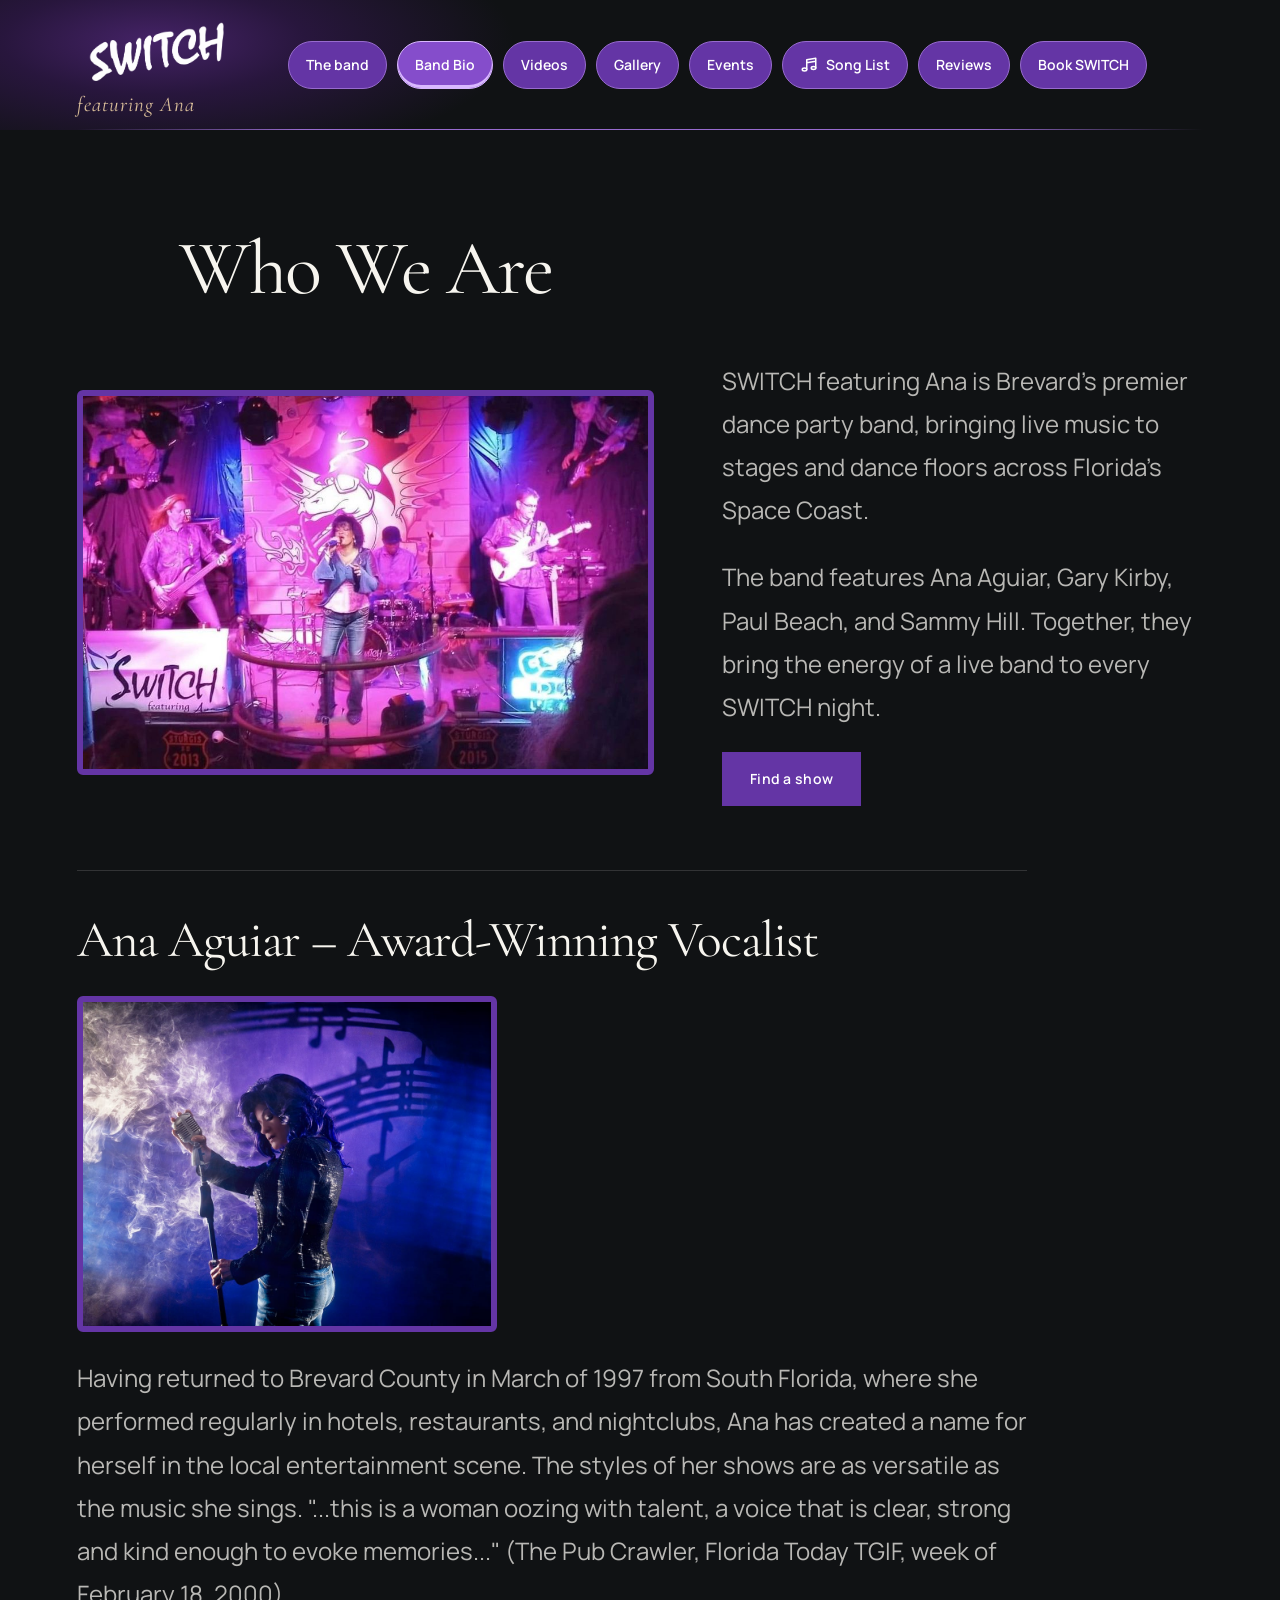
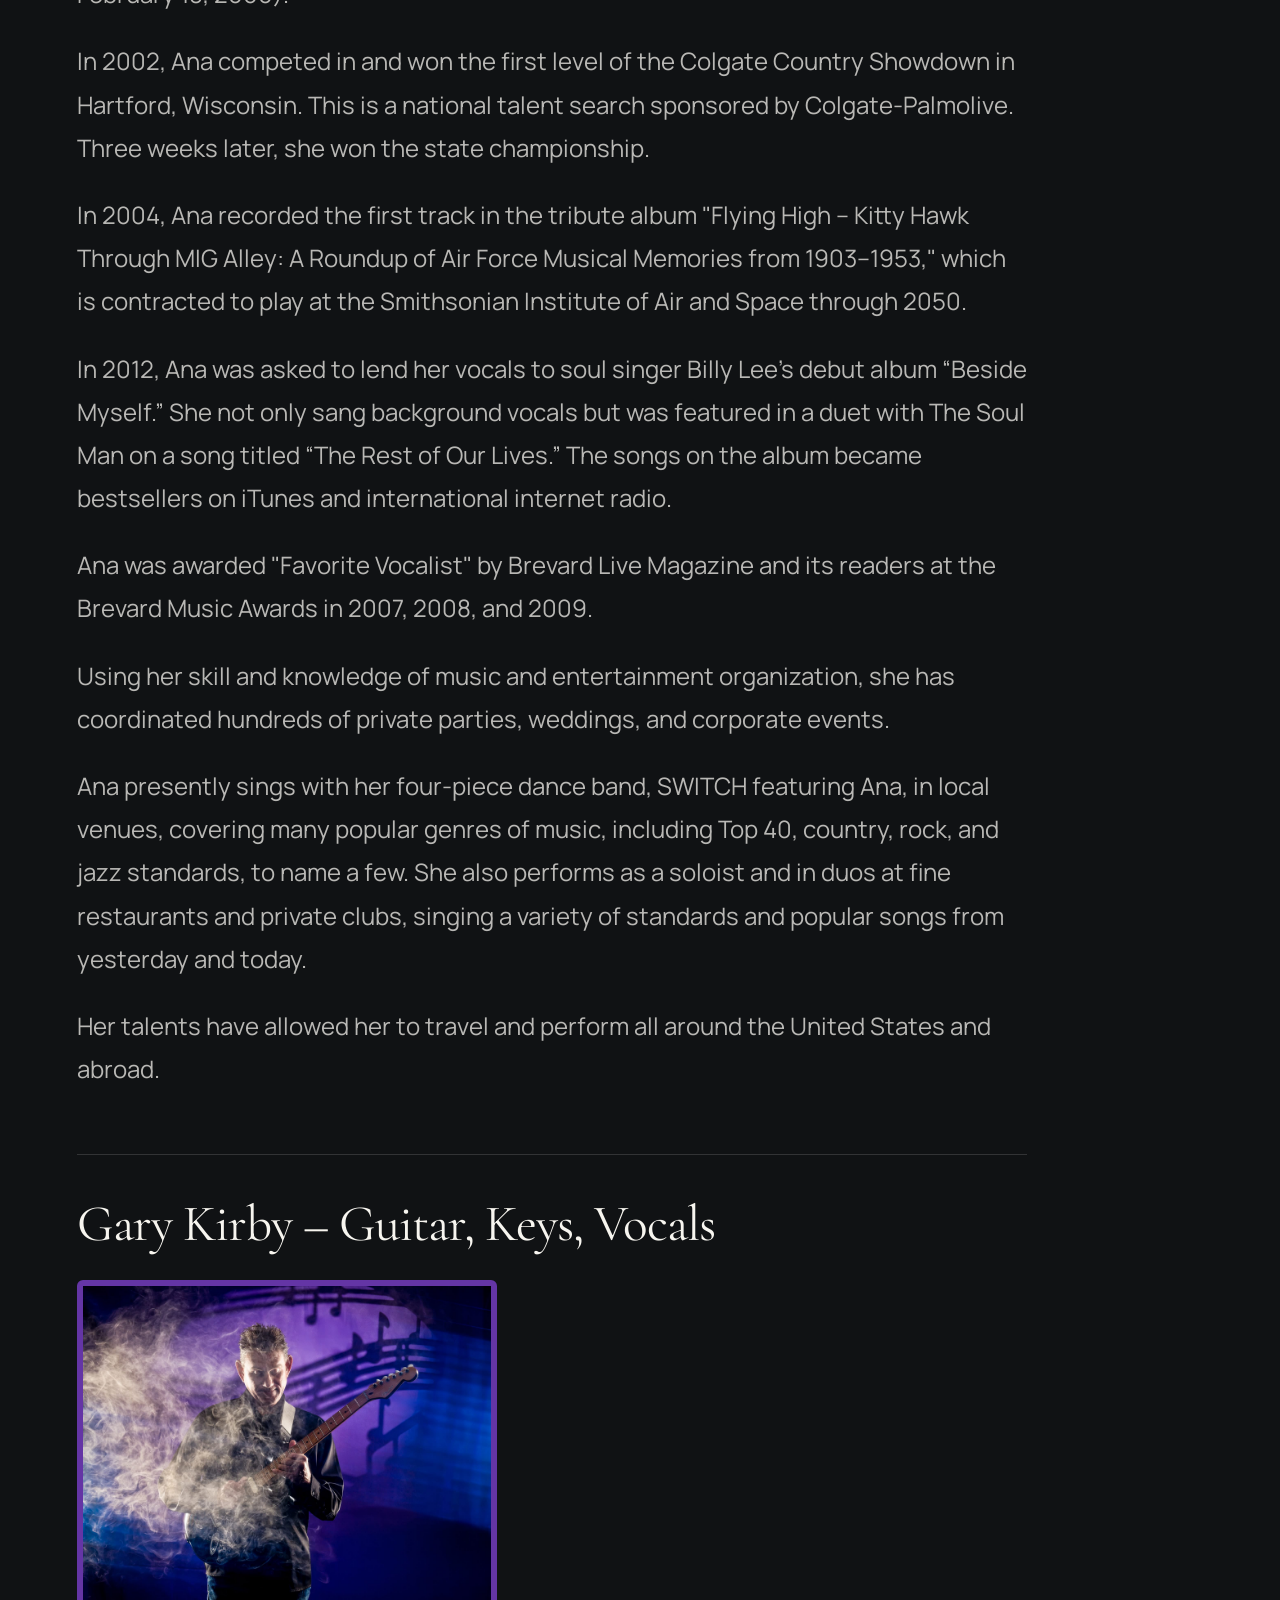
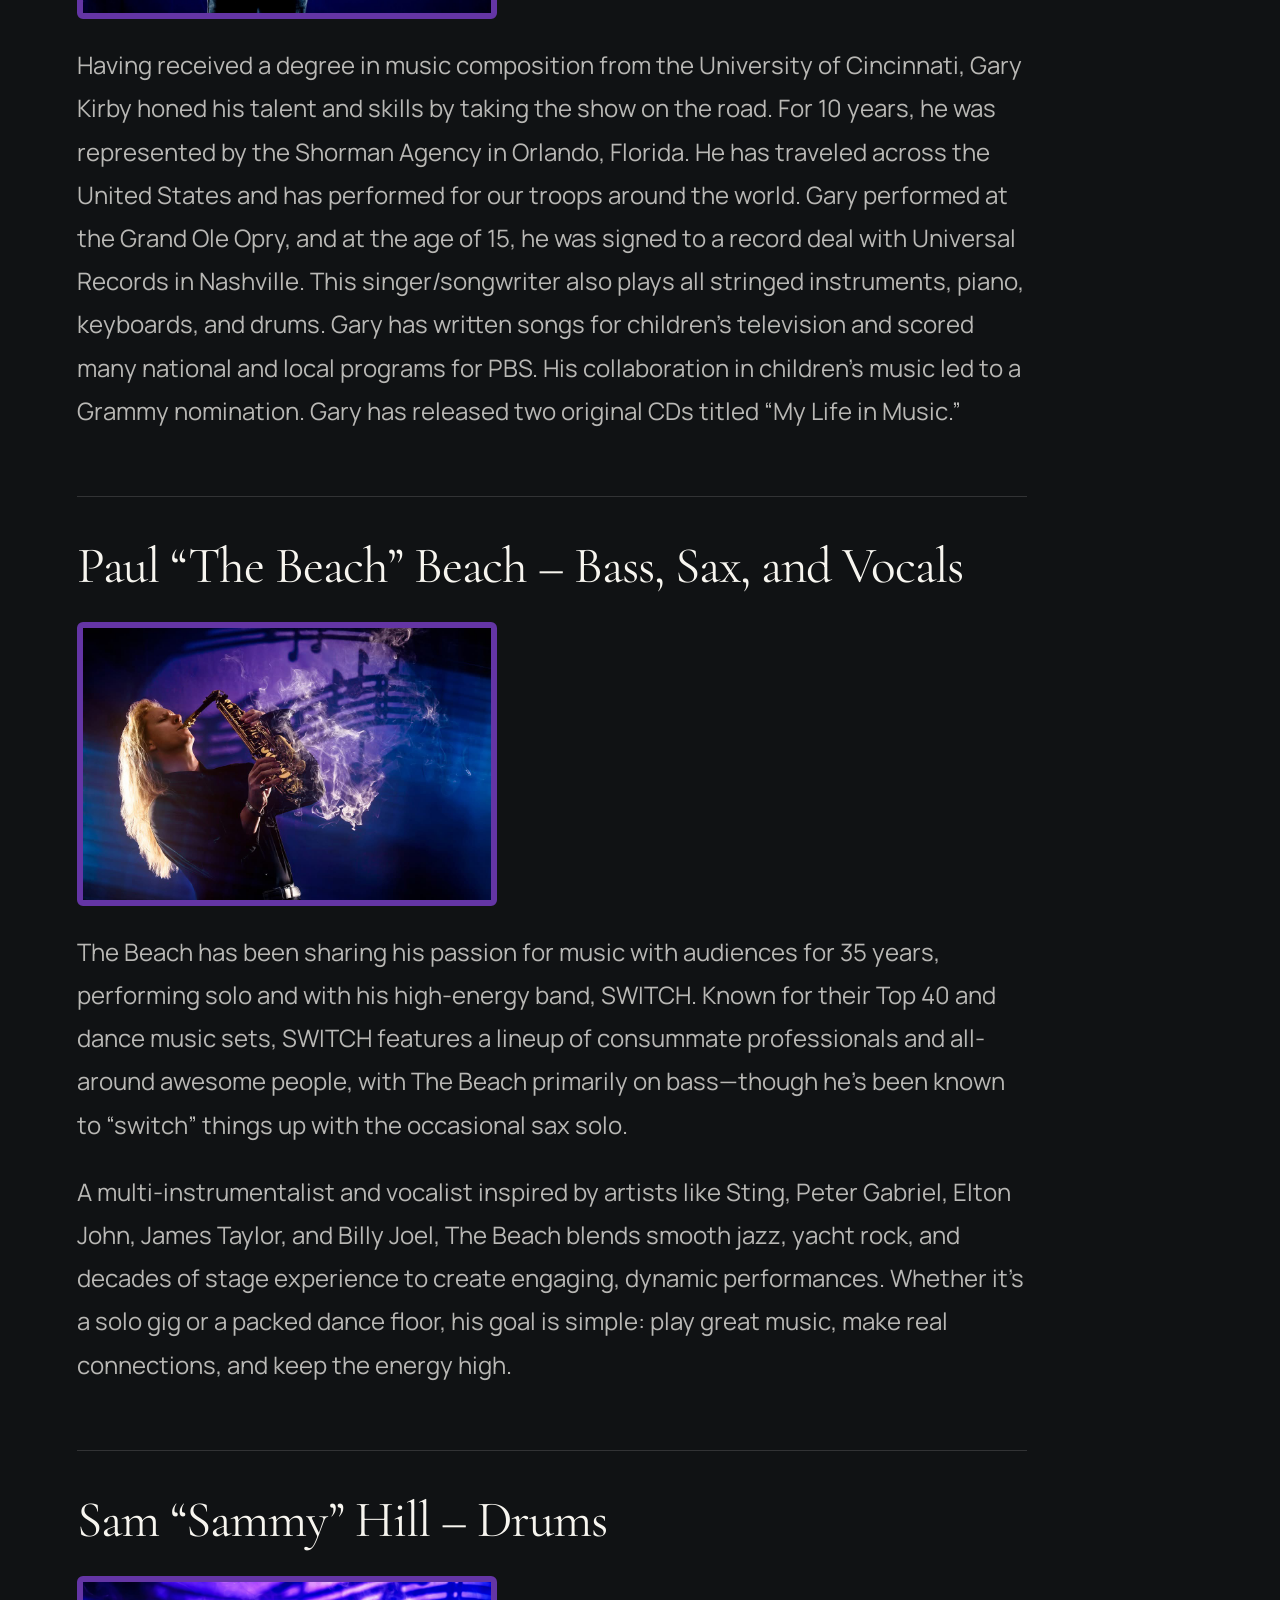
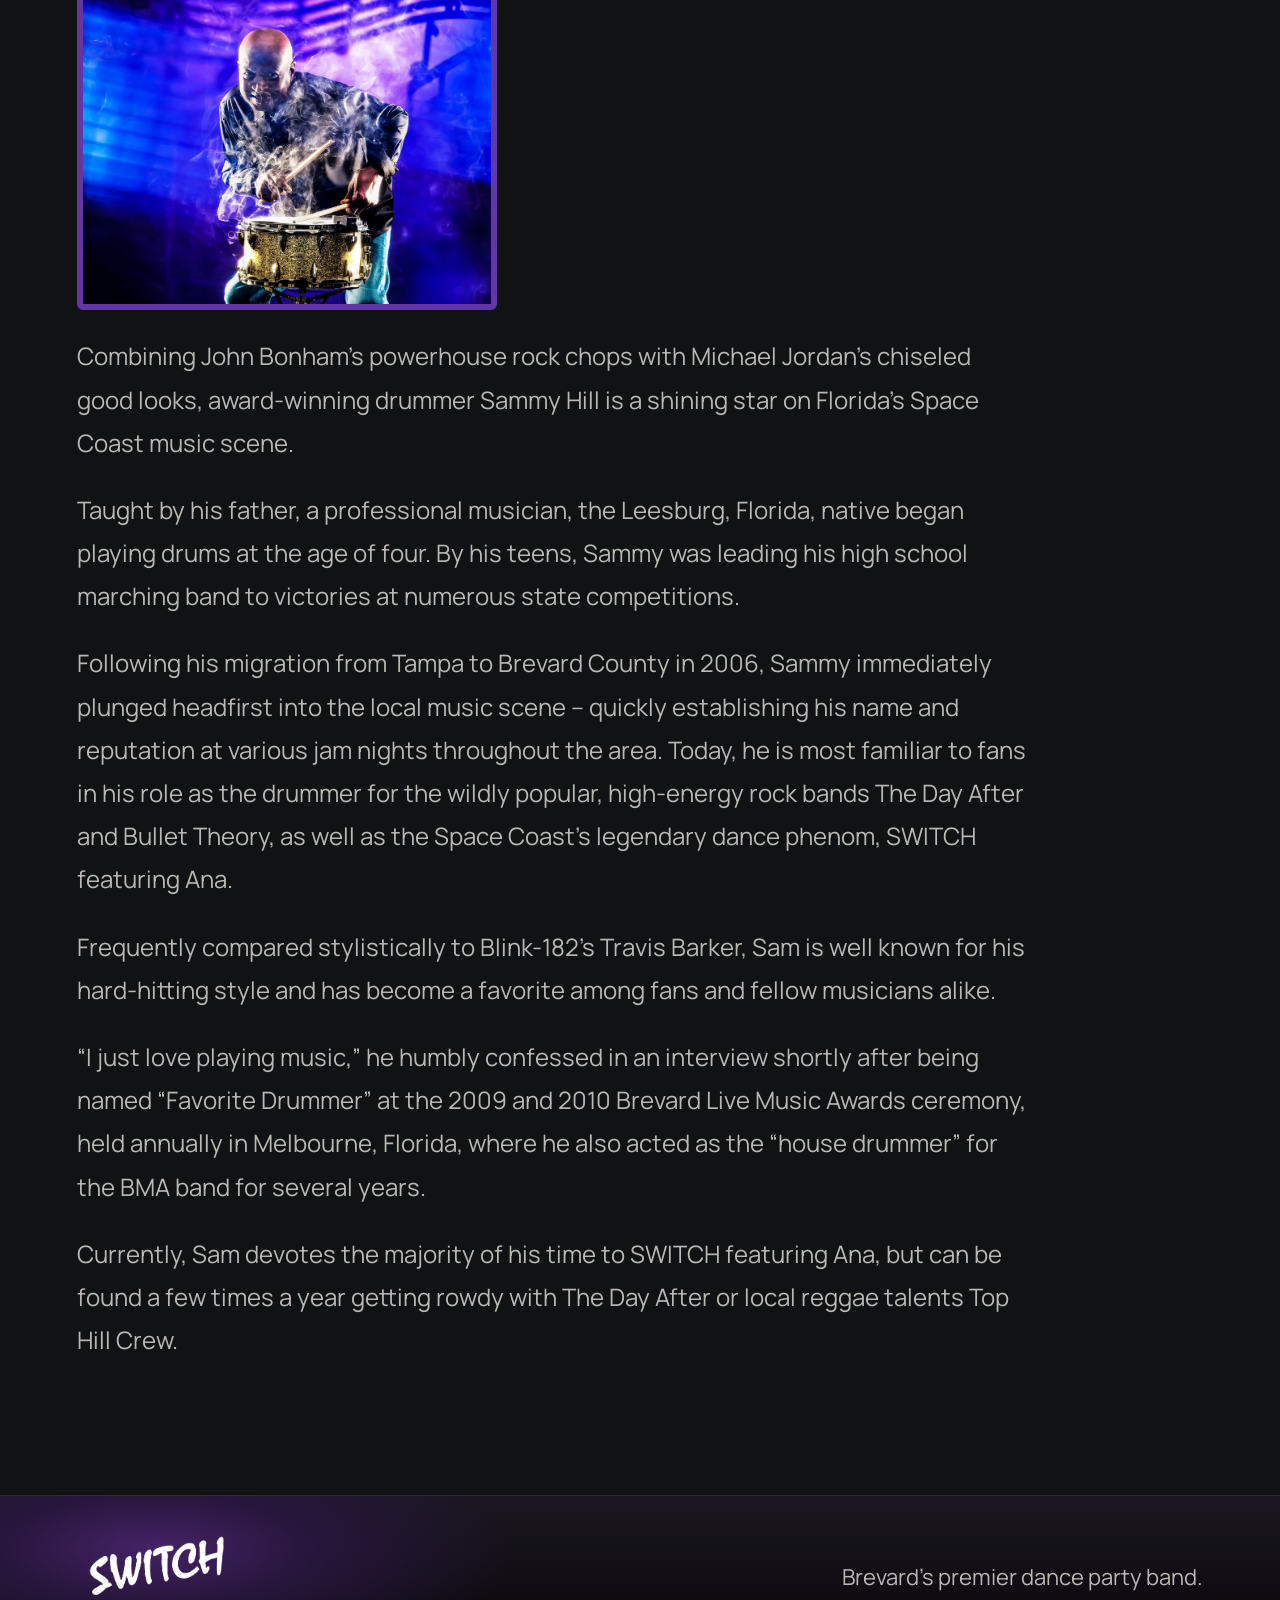
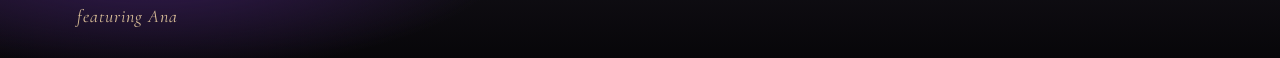
==== band-bio.html @ d735c109 "Open Reviews below the navigation on phones" ====
<!doctype html>
<html lang="en"><head><meta charset="utf-8"><meta name="viewport" content="width=device-width, initial-scale=1"><title>Band Bio · SWITCH featuring Ana</title><meta name="description" content="Band Bio for SWITCH featuring Ana, Brevard’s premier dance party band."><link rel="icon" href="assets/favicon.svg" type="image/svg+xml"><link rel="stylesheet" href="style.css?v=header-glow"><style>.bio-copy .button.primary{background:#6435a5;color:#fff}.bio-copy .button.primary:hover{background:#7b46bd;color:#fff}
.artist-portrait {
  display: block;
  width: 100%;
  max-width: 420px;
  height: auto;
  margin: 0 0 24px;
  border: 6px solid #6435a5;
  border-radius: 6px;
}

html:has(#who-we-are:target) {
  scroll-behavior: auto;
}

.bio-layout > .page-heading {
  max-width: none;
  text-align: center;
}

@media (min-width: 701px) {
  .bio-layout {
    grid-template-areas: "heading ." "photo copy";
    row-gap: 0;
  }

  .bio-layout > .page-heading { grid-area: heading; }
  .bio-photo { grid-area: photo; }
  .bio-copy { grid-area: copy; }
}

@media (max-width: 700px) {
  .bio-layout > .page-heading { margin-bottom: 0; }
}
</style></head><body><a class="skip" href="#main">Skip to content</a><header class="header"><a class="wordmark" href="index.html" aria-label="SWITCH featuring Ana home"><img class="header-band-logo" src="assets/switch-mistral-wordmark.png" alt="SWITCH"><span>featuring Ana</span></a><nav aria-label="Main navigation"><a href="index.html#band">The band</a><a href="band-bio.html#who-we-are" aria-current="page">Band Bio</a><a href="videos.html">Videos</a><a href="photos.html#gallery">Gallery</a><a href="index.html#events">Events</a><a href="song-list.html"><svg class="song-list-icon" viewBox="0 0 24 24" width="18" height="18" fill="none" stroke="currentColor" stroke-width="2" stroke-linecap="round" stroke-linejoin="round" aria-hidden="true"><path d="M9 18V5l12-2v13M9 5v4l12-2"/><ellipse cx="6" cy="18" rx="3" ry="2"/><ellipse cx="18" cy="16" rx="3" ry="2"/></svg><span>Song List</span></a><a href="reviews.html#reviews">Reviews</a><a href="index.html#booking" class="nav-book">Book SWITCH</a></nav></header><main id="main" class="inner-page"><section class="section"><div class="bio-layout">
<div class="page-heading"><h1 id="who-we-are">Who We Are</h1></div>
<img class="bio-photo" src="assets/band.jpg" alt="SWITCH featuring Ana performing together under purple stage lights"><div class="bio-copy"><p>SWITCH featuring Ana is Brevard’s premier dance party band, bringing live music to stages and dance floors across Florida’s Space Coast.</p><p>The band features Ana Aguiar, Gary Kirby, Paul Beach, and Sammy Hill. Together, they bring the energy of a live band to every SWITCH night.</p><a class="button primary" href="index.html#events">Find a show</a></div></div><section class="artist-biography" id="ana-bio" aria-labelledby="ana-bio-title"><h2 id="ana-bio-title">Ana Aguiar – Award-Winning Vocalist</h2>
<img class="artist-portrait" src="assets/ana-stage.jpeg" alt="Ana Aguiar" width="1006" height="800" loading="lazy">
<p>Having returned to Brevard County in March of 1997 from South Florida, where she performed regularly in hotels, restaurants, and nightclubs, Ana has created a name for herself in the local entertainment scene. The styles of her shows are as versatile as the music she sings. &quot;...this is a woman oozing with talent, a voice that is clear, strong and kind enough to evoke memories...&quot; (The Pub Crawler, Florida Today TGIF, week of February 18, 2000).</p><p>In 2002, Ana competed in and won the first level of the Colgate Country Showdown in Hartford, Wisconsin. This is a national talent search sponsored by Colgate-Palmolive. Three weeks later, she won the state championship.</p><p>In 2004, Ana recorded the first track in the tribute album &quot;Flying High – Kitty Hawk Through MIG Alley: A Roundup of Air Force Musical Memories from 1903–1953,&quot; which is contracted to play at the Smithsonian Institute of Air and Space through 2050.</p><p>In 2012, Ana was asked to lend her vocals to soul singer Billy Lee’s debut album “Beside Myself.” She not only sang background vocals but was featured in a duet with The Soul Man on a song titled “The Rest of Our Lives.” The songs on the album became bestsellers on iTunes and international internet radio.</p><p>Ana was awarded &quot;Favorite Vocalist&quot; by Brevard Live Magazine and its readers at the Brevard Music Awards in 2007, 2008, and 2009.</p><p>Using her skill and knowledge of music and entertainment organization, she has coordinated hundreds of private parties, weddings, and corporate events.</p><p>Ana presently sings with her four-piece dance band, SWITCH featuring Ana, in local venues, covering many popular genres of music, including Top 40, country, rock, and jazz standards, to name a few. She also performs as a soloist and in duos at fine restaurants and private clubs, singing a variety of standards and popular songs from yesterday and today.</p><p>Her talents have allowed her to travel and perform all around the United States and abroad.</p></section><section class="artist-biography" id="gary-bio" aria-labelledby="gary-bio-title"><h2 id="gary-bio-title">Gary Kirby – Guitar, Keys, Vocals</h2>
<img class="artist-portrait" src="assets/gary-stage.jpeg" alt="Gary Kirby" width="1996" height="1600" loading="lazy">
<p>Having received a degree in music composition from the University of Cincinnati, Gary Kirby honed his talent and skills by taking the show on the road. For 10 years, he was represented by the Shorman Agency in Orlando, Florida. He has traveled across the United States and has performed for our troops around the world. Gary performed at the Grand Ole Opry, and at the age of 15, he was signed to a record deal with Universal Records in Nashville. This singer/songwriter also plays all stringed instruments, piano, keyboards, and drums. Gary has written songs for children’s television and scored many national and local programs for PBS. His collaboration in children’s music led to a Grammy nomination. Gary has released two original CDs titled “My Life in Music.”</p></section><section class="artist-biography" id="paul-bio" aria-labelledby="paul-bio-title"><h2 id="paul-bio-title">Paul “The Beach” Beach – Bass, Sax, and Vocals</h2>
<img class="artist-portrait" src="assets/paul-stage.jpeg" alt="Paul Beach" width="1200" height="800" loading="lazy">
<p>The Beach has been sharing his passion for music with audiences for 35 years, performing solo and with his high-energy band, SWITCH. Known for their Top 40 and dance music sets, SWITCH features a lineup of consummate professionals and all-around awesome people, with The Beach primarily on bass—though he’s been known to “switch” things up with the occasional sax solo.</p><p>A multi-instrumentalist and vocalist inspired by artists like Sting, Peter Gabriel, Elton John, James Taylor, and Billy Joel, The Beach blends smooth jazz, yacht rock, and decades of stage experience to create engaging, dynamic performances. Whether it’s a solo gig or a packed dance floor, his goal is simple: play great music, make real connections, and keep the energy high.</p></section><section class="artist-biography" id="sammy-bio" aria-labelledby="sammy-bio-title"><h2 id="sammy-bio-title">Sam “Sammy” Hill – Drums</h2>
<img class="artist-portrait" src="assets/sammy-stage.jpeg" alt="Sammy Hill" width="2016" height="1595" loading="lazy">
<p>Combining John Bonham’s powerhouse rock chops with Michael Jordan’s chiseled good looks, award-winning drummer Sammy Hill is a shining star on Florida’s Space Coast music scene.</p><p>Taught by his father, a professional musician, the Leesburg, Florida, native began playing drums at the age of four. By his teens, Sammy was leading his high school marching band to victories at numerous state competitions.</p><p>Following his migration from Tampa to Brevard County in 2006, Sammy immediately plunged headfirst into the local music scene – quickly establishing his name and reputation at various jam nights throughout the area. Today, he is most familiar to fans in his role as the drummer for the wildly popular, high-energy rock bands The Day After and Bullet Theory, as well as the Space Coast&#x27;s legendary dance phenom, SWITCH featuring Ana.</p><p>Frequently compared stylistically to Blink-182’s Travis Barker, Sam is well known for his hard-hitting style and has become a favorite among fans and fellow musicians alike.</p><p>“I just love playing music,” he humbly confessed in an interview shortly after being named “Favorite Drummer” at the 2009 and 2010 Brevard Live Music Awards ceremony, held annually in Melbourne, Florida, where he also acted as the “house drummer” for the BMA band for several years.</p><p>Currently, Sam devotes the majority of his time to SWITCH featuring Ana, but can be found a few times a year getting rowdy with The Day After or local reggae talents Top Hill Crew.</p></section></section></main><footer><a class="wordmark" href="index.html"><img class="footer-band-logo" src="assets/switch-mistral-wordmark.png" alt="SWITCH"><span>featuring Ana</span></a><p>Brevard’s premier dance party band.</p></footer></body></html>
---- style.css ----
@import url('https://fonts.googleapis.com/css2?family=Cormorant+Garamond:ital,wght@0,400;0,500;0,600;1,400;1,500&family=Manrope:wght@400;500;600;700&display=swap');
:root{--bg:#101214;--surface:#191b1e;--ink:#f7f5ef;--muted:#b9b8b5;--gold:#d2b77e;--line:#ffffff24;--serif:'Cormorant Garamond',Georgia,serif;--sans:'Manrope',Arial,sans-serif}
*{box-sizing:border-box}html{scroll-behavior:smooth;scroll-padding-top:30px}body{margin:0;background:var(--bg);color:var(--ink);font:400 16px/1.7 var(--sans);-webkit-font-smoothing:antialiased}a{color:inherit;text-decoration:none}a:hover{text-decoration:underline;text-underline-offset:6px}button,input,textarea{font:inherit}button,a,input,textarea{touch-action:manipulation}a:focus-visible,button:focus-visible,input:focus-visible,textarea:focus-visible{outline:2px solid var(--gold);outline-offset:6px}.skip{position:fixed;top:-100px;padding:12px;background:var(--ink);color:var(--bg);z-index:50}.skip:focus{top:10px}.header{max-width:1600px;margin:auto;min-height:110px;padding:24px 6%;display:flex;align-items:center;justify-content:space-between;gap:24px;border-bottom:1px solid var(--line)}.wordmark{font:600 34px/1 var(--sans);letter-spacing:6px}.wordmark span{display:block;font:italic 400 21px/1.2 var(--serif);letter-spacing:1px;margin-top:5px;color:var(--gold)}nav{display:flex;align-items:center;gap:36px;font-size:14px}.nav-book{padding:12px 22px;border:1px solid #d2b77e70}.nav-book:hover{background:var(--gold);color:var(--bg);text-decoration:none}.hero{max-width:1600px;margin:auto;display:grid;grid-template-columns:.85fr 1.15fr;min-height:690px;align-items:center;padding:68px 0 70px 6%;gap:4%}.hero-copy{padding:20px 0 28px;position:relative;z-index:1}.eyebrow{text-transform:uppercase;letter-spacing:2.6px;font-size:12px;font-weight:600;color:var(--gold);margin:0 0 24px}h1,h2{font-family:var(--serif);font-weight:400;line-height:1.02;letter-spacing:-2px;margin:0}h1{font-size:clamp(74px,7.7vw,122px)}em{font-weight:400;color:var(--gold)}.intro{font-size:18px;margin:28px 0 12px;font-weight:500}.hero-description{color:var(--muted);max-width:390px;margin:0 0 32px;line-height:1.8}.hero-buttons{display:flex;gap:14px;flex-wrap:wrap}.button{display:inline-flex;justify-content:center;align-items:center;min-height:52px;padding:14px 27px;font-size:14px;letter-spacing:.3px;font-weight:600;border:1px solid transparent;cursor:pointer;transition:background .2s,color .2s}.primary{background:var(--gold);color:var(--bg)}.primary:hover{background:#e5cb94;text-decoration:none}.secondary{border-color:#ffffff40;background:transparent;color:var(--ink)}.secondary:hover{background:#ffffff0e;text-decoration:none}.hero-photo{margin:0;position:relative;align-self:stretch;display:flex;flex-direction:column;justify-content:center;padding:14px 0 14px 18px}.hero-photo::before{content:'';position:absolute;inset:0 7% 35px 0;border:1px solid #d2b77e45;pointer-events:none}.hero-photo img{position:relative;display:block;width:100%;height:510px;object-fit:cover;object-position:48% center;filter:saturate(.65) brightness(.87)}.hero-photo figcaption{position:relative;padding:20px 24px 0 0;color:var(--muted);font-size:12px;letter-spacing:.8px}.hero-photo figcaption span{color:var(--gold);font-weight:600;letter-spacing:2px;margin-right:12px}.ribbon{max-width:1408px;margin:0 auto;display:flex;justify-content:space-between;gap:24px;padding:27px 0;border-top:1px solid var(--line);border-bottom:1px solid var(--line);color:var(--muted);font-size:12px;letter-spacing:2px;text-transform:uppercase}.ribbon span:first-child{color:var(--gold)}.section{max-width:1600px;margin:auto;padding:110px 6%}.section-heading{display:flex;align-items:flex-end;justify-content:space-between;gap:30px;margin-bottom:48px}h2{font-size:clamp(48px,4.8vw,76px)}.section-heading .eyebrow{margin-bottom:14px}.section-heading>p{color:var(--muted);margin:0;font-size:16px}.band-grid{display:grid;grid-template-columns:repeat(4,minmax(0,1fr));gap:26px}.member{margin:0}.member img{display:block;width:100%;aspect-ratio:4/5;object-fit:cover;filter:saturate(.65);transition:filter .3s}.member:hover img{filter:saturate(1)}.member>div{padding:22px 0 10px;display:flex;gap:16px;align-items:baseline;border-bottom:1px solid var(--line)}.member span{color:var(--gold);font-size:12px;letter-spacing:1px}h3{margin:0;font-weight:500;font-size:20px;line-height:1.4;letter-spacing:-.4px}.member h3{font-family:var(--serif);font-size:29px}.events-section{background:#f2f1ed;color:#202224;max-width:none}.events-section>.section-heading,.event-list,.schedule-note{max-width:1408px;margin-left:auto;margin-right:auto}.events-section .eyebrow{color:#80652f}.text-link{font-size:14px;border-bottom:1px solid currentColor;padding-bottom:5px;color:#6b522a}.event{display:grid;grid-template-columns:85px minmax(0,1fr) 170px 150px;gap:28px;align-items:center;padding:29px 0;border-top:1px solid #20222425}.event:last-child{border-bottom:1px solid #20222425}.date{line-height:1;text-align:left;border-right:1px solid #20222425}.date span{display:block;font-size:12px;letter-spacing:1.8px;color:#80652f;margin-bottom:6px}.date strong{font:500 48px/1 var(--serif)}.venue h3{font-size:20px}.venue p{font-size:14px;color:#63645f;margin:7px 0 0}.time{font-size:14px;margin:0;white-space:nowrap}.event>a{font-size:14px;color:#6b522a}.event-note{font-size:14px;color:#63645f}.schedule-note{font-size:13px;color:#63645f;margin-top:24px;margin-bottom:0}.booking-section{display:grid;grid-template-columns:1fr 1fr;gap:12%;align-items:center;padding-top:120px;padding-bottom:120px}.booking-copy h2{font-size:clamp(64px,6.6vw,102px)}.booking-copy>p:not(.eyebrow){color:var(--muted);max-width:390px;margin:28px 0}.social{display:flex;gap:28px;font-size:14px;color:var(--gold)}.social a{border-bottom:1px solid #d2b77e55;padding-bottom:4px}form{border:1px solid var(--line);background:var(--surface);padding:36px 40px}form h3{font:400 36px/1.2 var(--serif);margin-bottom:28px}label{display:block;margin:20px 0 8px;font-size:14px;color:#dedbd5}input,textarea{width:100%;min-width:0;color:var(--ink);background:var(--bg);border:1px solid #ffffff30;border-radius:0;padding:13px 14px}input::placeholder,textarea::placeholder{color:#9a9a96}textarea{resize:vertical}form .button{width:100%;margin-top:24px}.form-note{font-size:12px;color:var(--muted);margin:16px 0 0;line-height:1.7}#inquiry-preview{border-top:1px solid var(--line);padding-top:20px;margin-top:24px;white-space:pre-wrap;overflow-wrap:anywhere;font-size:14px}footer{display:flex;align-items:center;justify-content:space-between;gap:30px;max-width:1600px;margin:auto;padding:38px 6%;border-top:1px solid var(--line)}footer .wordmark{font-size:25px;letter-spacing:4px}footer .wordmark span{font-size:18px}footer p,footer>a:last-child{color:var(--muted);font-size:14px}
@media(min-width:1601px){.ribbon{max-width:1408px}}
@media(max-width:1600px){.ribbon{margin-left:6%;margin-right:6%}}
@media(max-width:1000px){.hero{min-height:580px;padding-top:50px;padding-bottom:50px;gap:3%;grid-template-columns:1fr 1fr}h1{font-size:86px}.hero-photo img{height:440px}.intro{font-size:16px}.section{padding-top:80px;padding-bottom:80px}.band-grid{gap:18px}.member h3{font-size:25px}.event{grid-template-columns:70px minmax(0,1fr) 140px;gap:20px}.event>a,.event-note{grid-column:2}.booking-section{gap:6%}form{padding:30px}.section-heading{gap:24px}.section-heading>p{max-width:210px}}
@media(max-width:700px){.header{min-height:95px;padding:20px 6%;gap:16px}.wordmark{font-size:26px;letter-spacing:4px}.wordmark span{font-size:19px}nav{gap:18px}nav .nav-book{padding:10px 14px}nav>a:first-child{display:none}.hero{display:flex;flex-direction:column;align-items:stretch;padding:42px 6% 38px;gap:30px;min-height:0}.hero-copy{padding:0}h1{font-size:clamp(70px,15vw,105px)}.hero-copy h1 br{display:none}.eyebrow{letter-spacing:2px;margin-bottom:22px}.intro{margin-top:24px;font-size:18px}.hero-description{max-width:100%;margin-bottom:26px}.hero-photo{padding:12px 0 12px 12px}.hero-photo img{height:auto;aspect-ratio:1.47;object-position:center}.hero-photo::before{inset:0 18px 35px 0}.hero-photo figcaption{font-size:12px;padding-top:16px}.ribbon{font-size:12px;letter-spacing:1px;padding:22px 0}.ribbon span:last-child{display:none}.section{padding:64px 6%}.section-heading{flex-direction:column;align-items:flex-start;gap:20px;margin-bottom:32px}.section-heading>p{max-width:none}h2{font-size:52px;letter-spacing:-1.3px}.band-grid{grid-template-columns:repeat(2,minmax(0,1fr));gap:26px 18px}.member>div{gap:10px;padding:15px 0 10px}.member h3{font-size:26px}.member img{aspect-ratio:1/1.15}.event{grid-template-columns:58px minmax(0,1fr);gap:9px 18px;padding:24px 0}.date{grid-row:span 2}.date strong{font-size:42px}.venue h3{font-size:18px}.venue p{font-size:14px}.time{grid-column:2}.event>a,.event-note{grid-column:2}.booking-section{grid-template-columns:1fr;gap:40px}.booking-copy h2{font-size:76px}.booking-copy>p:not(.eyebrow){max-width:100%}form{padding:28px 24px}footer{flex-wrap:wrap;padding:32px 6%;gap:25px}footer p{order:3;width:100%;margin:0}footer>a:last-child{max-width:150px}.button{padding:13px 22px}}
@media(max-width:380px){nav{gap:12px;font-size:14px}.wordmark{font-size:23px;letter-spacing:3px}.nav-book{padding:9px!important}.member h3{font-size:23px}.hero-buttons{gap:10px}.button{padding:13px 18px}.ribbon{letter-spacing:.3px}}
@media(prefers-reduced-motion:reduce){html{scroll-behavior:auto}*{transition:none!important}}

/* Purple navigation tiles, shared by every page. */
.header{flex-wrap:wrap}nav{gap:10px;flex-wrap:wrap;justify-content:flex-end}nav>a,nav .nav-book{display:inline-flex;align-items:center;justify-content:center;min-height:46px;padding:11px 17px;background:#6435a5;border:1px solid #976bce;border-radius:999px;color:#fff;font-weight:600;transition:background .2s,border-color .2s}nav>a:hover,nav .nav-book:hover{background:#7c46c1;border-color:#bb96ef;color:#fff;text-decoration:none}nav>a[aria-current="page"]{background:#854dcb;border-color:#d9b8ff;box-shadow:inset 0 -3px 0 #d9b8ff}.inner-page{min-height:65vh}.inner-page .section{padding-top:55px}.back-link{font-size:14px;color:var(--gold);border-bottom:1px solid #d2b77e55;padding-bottom:5px}.page-heading{margin:45px 0 50px;max-width:900px}.page-heading .eyebrow{margin-bottom:18px}.page-heading h1{font-size:clamp(54px,6vw,90px)}.bio-layout{display:grid;grid-template-columns:1.2fr 1fr;gap:6%;align-items:center}.bio-photo{display:block;width:100%;aspect-ratio:1.5;object-fit:cover}.bio-copy p{color:var(--muted);margin:0 0 24px}.page-members{margin-top:80px}.page-members h2{margin-bottom:35px}.video-empty{border:1px solid #976bce66;background:#6435a518;padding:48px;max-width:850px}.video-empty h2{font-size:44px}.video-empty p{color:var(--muted);margin:20px 0 28px}.photo-gallery{display:grid;grid-template-columns:repeat(2,minmax(0,1fr));gap:32px}.photo-gallery figure{margin:0}.photo-gallery img{display:block;width:100%;aspect-ratio:4/5;object-fit:cover}.photo-gallery .gallery-wide{grid-column:1/-1}.photo-gallery .gallery-wide img{aspect-ratio:1.8}.photo-gallery figcaption{padding:16px 0;color:var(--muted);border-bottom:1px solid var(--line)}
@media(max-width:1000px){.header{gap:22px}nav{max-width:100%;gap:8px}nav>a,nav .nav-book{padding:10px 14px}}
@media(max-width:700px){.header{align-items:flex-start}nav{width:100%;justify-content:flex-start;display:grid;grid-template-columns:repeat(3,minmax(0,1fr));gap:8px}nav>a:first-child{display:inline-flex}nav>a,nav .nav-book{min-height:46px;padding:10px 8px;font-size:14px}.inner-page .section{padding-top:32px}.page-heading{margin:32px 0}.bio-layout{grid-template-columns:1fr;gap:28px}.page-members{margin-top:55px}.video-empty{padding:28px 22px}.video-empty h2{font-size:36px}.photo-gallery{gap:24px 16px}.photo-gallery .gallery-wide img{aspect-ratio:1.4}}
@media(max-width:380px){nav{grid-template-columns:repeat(2,minmax(0,1fr))}.nav-book{padding:10px 8px!important}}

.performance-video{margin:0;max-width:1100px}.performance-video video{display:block;width:100%;height:auto;aspect-ratio:910/512;background:#000;border:1px solid #976bce66;border-radius:5px}.performance-video figcaption{padding:18px 0;color:var(--muted);font-size:16px;border-bottom:1px solid var(--line)}

.performance-video + .performance-video{margin-top:48px}

/* Keep the complete band portrait visible on every screen. */
.hero-photo img{height:auto;aspect-ratio:auto;object-fit:contain;}
.hero-photo{transform:translateX(-20px)}
@media(max-width:700px){.hero-photo{transform:translateX(-8px)}}

.page-heading .stage-heading{padding-left:20px}

.member img[src="assets/paul-stage.jpeg"],.photo-gallery img[src="assets/paul-stage.jpeg"]{object-position:15% center}

.photo-gallery .anniversary-poster{grid-column:1/-1;width:100%;max-width:800px;margin-inline:auto}.photo-gallery .anniversary-poster img{height:auto;aspect-ratio:auto;object-fit:contain}

.artist-biography{margin-top:64px;padding-top:40px;border-top:1px solid var(--line);max-width:950px}.artist-biography h2{font-size:clamp(36px,4vw,58px);line-height:1.15;letter-spacing:-1px;margin-bottom:26px}.artist-biography p{font-size:1.5rem;line-height:1.8;color:var(--muted);margin:0 0 24px}

.bio-copy p{font-size:1.5rem;line-height:1.8}

.hero-copy .eyebrow{font-size:1.25rem;line-height:1.5;letter-spacing:2px}

.hero-copy .intro{font-size:1.625rem;line-height:1.5}

.schedule-month{max-width:1408px;margin:0 auto 48px}.schedule-month-title{font-size:1.75rem;margin-bottom:22px}.events-section .event{grid-template-columns:85px minmax(0,1fr) 190px 220px}.events-section .event-note{font-size:14px;line-height:1.5}@media(max-width:1000px){.events-section .event{grid-template-columns:70px minmax(0,1fr) 190px}.events-section .event-note{grid-column:2}}@media(max-width:700px){.events-section .event{grid-template-columns:58px minmax(0,1fr)}.events-section h2{font-size:clamp(36px,8vw,52px)}.schedule-month-title{font-size:1.5rem}}

.photo-gallery .heritage-photo{grid-column:1/-1}.photo-gallery .heritage-photo img{height:auto;aspect-ratio:auto;object-fit:contain}

.page-heading.photos-heading{max-width:1100px;margin:80px auto 90px;text-align:center}.photos-heading h1{line-height:1.18;letter-spacing:-1px}.photos-heading .eyebrow{margin-bottom:28px}
@media(max-width:700px){.page-heading.photos-heading{margin:56px auto 64px}.photos-heading h1{font-size:clamp(40px,8vw,56px);line-height:1.2;letter-spacing:0}}

.photo-gallery .stage-plot{grid-column:1/-1}.photo-gallery .stage-plot img{height:auto;aspect-ratio:auto;object-fit:contain}

.photo-gallery .gallery-portrait img{height:auto;aspect-ratio:auto;object-fit:contain}

/* Song List navigation and page. */
nav>a .song-list-icon{flex-shrink:0;margin-right:8px}.song-list-content{max-width:950px}.song-list-empty{color:var(--muted);font-size:1.125rem}#song-list{padding-left:1.5rem;font-size:1.125rem;line-height:1.8}

/* Keep the stage lights visible behind the scrolling schedule. */
.events-section{position:relative;isolation:isolate;background:#100a19;color:#f7f5ef;text-shadow:0 1px 4px #000}
.events-background {
  --stage-photo: url("assets/events-background-sax.jpg");
  position: absolute;
  inset: 0;
  z-index: -1;
  overflow: hidden;
  pointer-events: none;
}
.events-background::before,
.events-background::after {
  content: "";
  position: absolute;
  inset: 0;
}
.events-background::before {
  inset: -12px;
  background: var(--stage-photo) center / cover no-repeat;
  filter: blur(7px);
}
.events-background::after {
  background:
    radial-gradient(ellipse at 20% 5%, #59359055 0%, transparent 60%),
    linear-gradient(to bottom, #0e0a16a6, #14101bc2 58%, #17101de0);
}
/* Fade the clear stage shot into the softer background below. */
.events-stage-photo {
  position: absolute;
  z-index: 1;
  inset: 0 0 auto;
  width: 100%;
  aspect-ratio: 1672 / 941;
  max-height: min(52svh, 400px);
  background: linear-gradient(#0e0a1633, #0e0a164d), var(--stage-photo) center 68% / cover no-repeat;
  mask-image: linear-gradient(#000 89%, transparent);
}

.events-section .eyebrow,.events-section .text-link,.events-section .date span{color:#d2b77e}
.events-section .event,.events-section .date{border-color:#ffffff35}
.events-section .venue p,.events-section .event-note,.events-section .schedule-note{color:#eee6f5}


/* Bring the Photos heading and gallery closer to the navigation. */
.inner-page .section:has(>.photos-heading){padding-top:24px}
.page-heading.photos-heading{margin:12px auto 36px}
@media(max-width:700px){.inner-page .section:has(>.photos-heading){padding-top:16px}.page-heading.photos-heading{margin:8px auto 28px}}

/* Use the phone Events experience on every screen. */
.events-section{height:100svh;min-height:0;padding:0;overflow:hidden}
.events-scroll{display:block;position:absolute;inset:0;overflow-x:hidden;overflow-y:auto;padding:48px 6% 40px;-webkit-overflow-scrolling:touch;touch-action:pan-y pinch-zoom}
.events-scroll>.section-heading{max-width:1408px;margin-left:auto;margin-right:auto}
.events-scroll:focus-visible{outline:2px solid var(--gold);outline-offset:-2px}
@media (max-width: 700px) {
  .events-background::before { background-position: 18% top; }
}
.performance-video video{border:6px solid #6435a5;border-radius:6px;box-shadow:none;aspect-ratio:auto}
.performance-video .vertical-video-frame{border:6px solid #6435a5;border-radius:6px;box-shadow:none}
.performance-video .vertical-video-frame video{border:0;border-radius:0;box-shadow:none}

.photo-gallery .concert-poster{grid-column:1/-1;width:100%;margin:0}.photo-gallery .concert-poster img{width:100%;height:auto;aspect-ratio:auto;object-fit:contain}

/* Match the video frames, directly against each photo edge. */
.photo-gallery img{box-sizing:border-box;border:6px solid #6435a5;border-radius:6px}

/* End the first photo frame at the stage edge, above its black bottom strip. */
.photo-gallery .concert-poster img{box-sizing:content-box;width:calc(100% - 12px);height:auto;aspect-ratio:1375/1123;object-fit:cover;object-position:center top}

/* Purple photo frames, matching the gallery and videos. */
.hero-photo::before{display:none;border:0}
.hero-photo img,.member img,.bio-photo{box-sizing:border-box;border:6px solid #6435a5;border-radius:6px}

/* Use the band wordmark over the homepage photo. */
.home-photo-title{mix-blend-mode:screen}
.hero-photo .home-photo-title .home-band-logo{display:block;width:clamp(165px,22vw,330px);max-width:100%;height:auto;aspect-ratio:auto;object-fit:contain;border:0;border-radius:0;filter:none;background:#000}
.home-photo-title span{margin-top:0}
@media(max-width:700px){.hero-photo .home-photo-title .home-band-logo{width:clamp(165px,44vw,265px)}}

/* Bring the two homepage logo lines closer independently. */
.hero-photo .home-photo-title .home-band-logo{transform:translateY(clamp(6px,1vw,14px))}
.home-photo-title span{transform:translateY(-4px)}

/* Match homepage accents to the purple header links. */
.hero-copy h1 em{color:#6435a5}
.hero-buttons .primary{background:#6435a5;border-color:#976bce;color:#fff}
.hero-buttons .primary:hover{background:#7c46c1;border-color:#bb96ef;color:#fff}

/* Match every media frame to the homepage navigation purple. */
.video-empty{border-color:#6435a5}

/* Purple homepage ribbon with larger lettering. */
.ribbon{background:#6435a5;border-color:#6435a5;padding:24px 28px;gap:16px 24px;flex-wrap:wrap;font-size:clamp(15px,1.3vw,18px);font-weight:600;letter-spacing:1.6px;color:#fff}
.ribbon span:first-child{color:#fff}
@media(max-width:700px){.ribbon{padding:20px 6%;font-size:15px;letter-spacing:1px;gap:14px 20px}}

/* Match the top header name to the band wordmark on the photo. */
.header .wordmark{mix-blend-mode:screen}
.header .wordmark .header-band-logo{display:block;width:160px;max-width:100%;height:auto;margin:-6px 0;border:0;border-radius:0;background:#000}
@media(max-width:700px){.header .wordmark .header-band-logo{width:130px;margin:-5px 0}}

/* Bolder homepage photo frame in the navigation purple. */
.home-photo-frame{border:10px solid #6435a5;border-radius:8px;overflow:hidden}
.hero-photo .home-photo-frame>img{border:0;border-radius:0}

/* Reduce footer vertical spacing by twenty percent. */
footer{padding-top:30.4px;padding-bottom:30.4px;gap:24px}
footer p{font-size:clamp(18px,2vw,22px);line-height:1.4}
@media(max-width:700px){footer{padding-top:25.6px;padding-bottom:25.6px;gap:20px}}
/* Match footer branding to the band logo in the header. */
footer .wordmark{mix-blend-mode:screen}
footer .wordmark .footer-band-logo{display:block;width:160px;max-width:100%;height:auto;margin:-6px 0;border:0;border-radius:0;background:#000}
@media(max-width:700px){footer .wordmark .footer-band-logo{width:130px;margin:-5px 0}}

/* Band Bio title uses the same wordmark and gold subtitle. */
.bio-brand-heading{display:flex;align-items:center;gap:16px 24px;flex-wrap:wrap;mix-blend-mode:screen}
.bio-band-name{display:inline-flex;flex-direction:column;align-items:center;max-width:calc(100% - 24px);margin-left:14px;letter-spacing:normal}
.bio-band-name>img{display:block;width:clamp(120px,17vw,230px);max-width:100%;height:auto;border:0;background:#000;margin:-8px 0}
.bio-band-name>span{align-self:flex-start;margin-left:0;font:italic 400 clamp(24px,2.6vw,36px)/1.2 var(--serif);color:#d2b77e;letter-spacing:1px}

/* Keep phone navigation pills even and their labels on one line. */
@media(max-width:700px){.header nav>a{white-space:nowrap;font-size:13px;gap:5px;padding:10px 6px;justify-content:center}.header nav .nav-book{padding:10px 4px!important}}
@media(max-width:360px){.header nav>a{font-size:12px;padding:10px 4px}.header nav>a svg{width:15px;height:15px}}

/* Purple emphasis for the booking heading. */
.booking-section .booking-copy h2 em{color:#b784ed}

/* Larger booking invitation across screen sizes. */
.booking-section .booking-copy .eyebrow{font-size:clamp(20px,2.2vw,28px);line-height:1.4}

/* Larger booking social links with comfortable touch targets. */
.booking-section .social{font-size:clamp(20px,2vw,24px);flex-wrap:wrap;gap:12px 28px}
.booking-section .social a{display:inline-flex;align-items:center;min-height:44px}

/* Align the ribbon beneath the portrait with its right edge. */
@media(min-width:701px){.ribbon{max-width:1484px;margin-left:max(6%,calc((100% - 1600px)/2 + 96px));margin-right:20px}}

.photo-gallery .gallery-full-image img {
  height: auto;
  aspect-ratio: auto;
  object-fit: contain;
}

/* Soft violet stage lighting behind the header and footer wordmarks. */
.header, footer {
  --wordmark-glow: radial-gradient(
    ellipse 360px 125px at clamp(90px, 12%, 180px) 32%,
    #452367 0%, #28163d 42%, transparent 100%
  );
}

.header:has(> .wordmark) {
  background-image: var(--wordmark-glow);
}

footer {
  background: var(--wordmark-glow), linear-gradient(180deg, #1a1720, #070609);
}

@media (max-width: 700px) {
  .header, footer {
    --wordmark-glow: radial-gradient(
      ellipse 250px 105px at 88px var(--wordmark-glow-center, 30%),
      #452367 0%, #28163d 42%, transparent 100%
    );
  }

  .header {
    --wordmark-glow-center: 48px;
  }
}

/* Leave enough scroll room to bring the booking heading to the top. */
@media (min-width: 701px) {
  .booking-section:has(#booking:target) {
    min-height: max(760px, 100svh);
    align-items: start;
  }
}

/* Keep the shared header compact and tie it to the purple navigation. */
.header {
  position: relative;
  min-height: 0;
  padding-block: 13px;
  gap: 14px clamp(26px, 4vw, 56px);
  border-bottom: 0;
}

.header::after {
  content: "";
  position: absolute;
  inset: auto 6% 0;
  height: 1px;
  background: linear-gradient(90deg, transparent, #976bce 20%, #976bce 80%, transparent);
  pointer-events: none;
}

.header:has(> .wordmark),
.header:has(> .wordmark) nav {
  justify-content: flex-start;
}

@media (max-width: 700px) {
  .header {
    padding-block: 10px 14px;
    row-gap: 12px;
  }
}
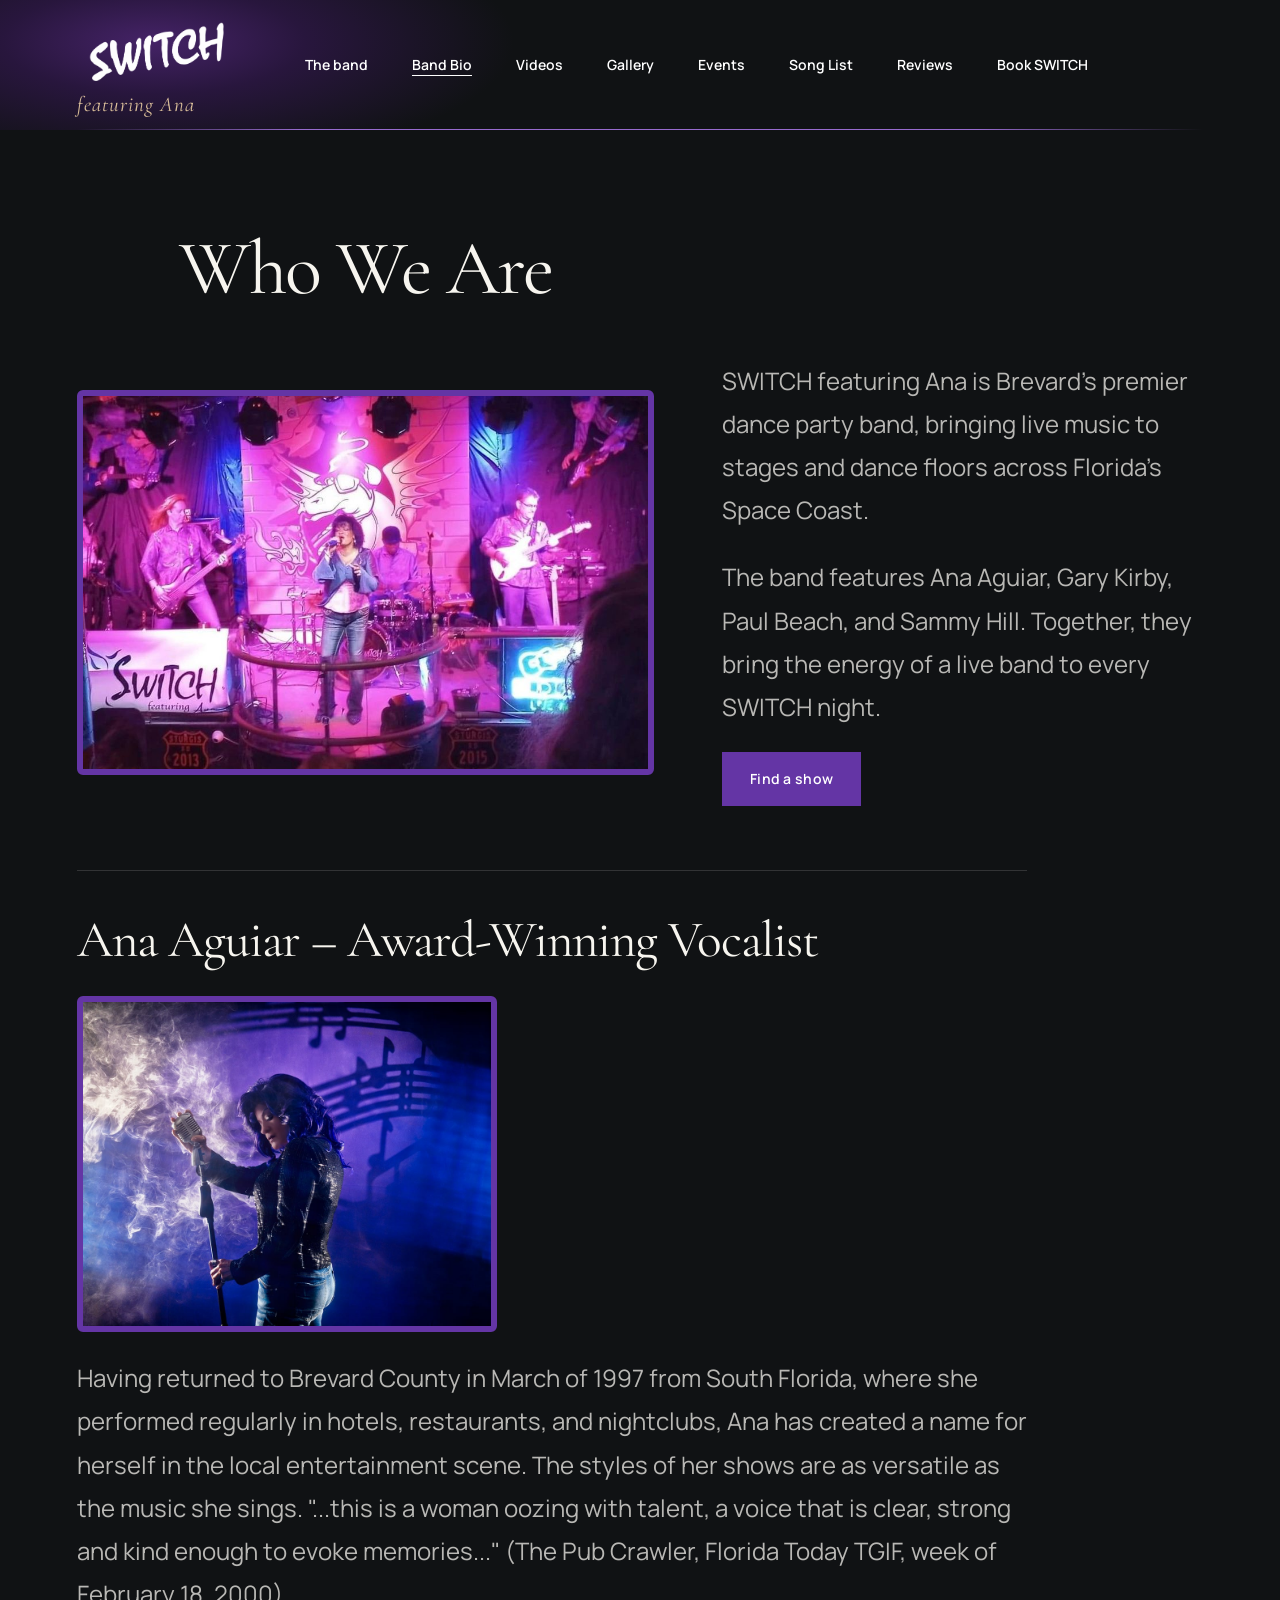
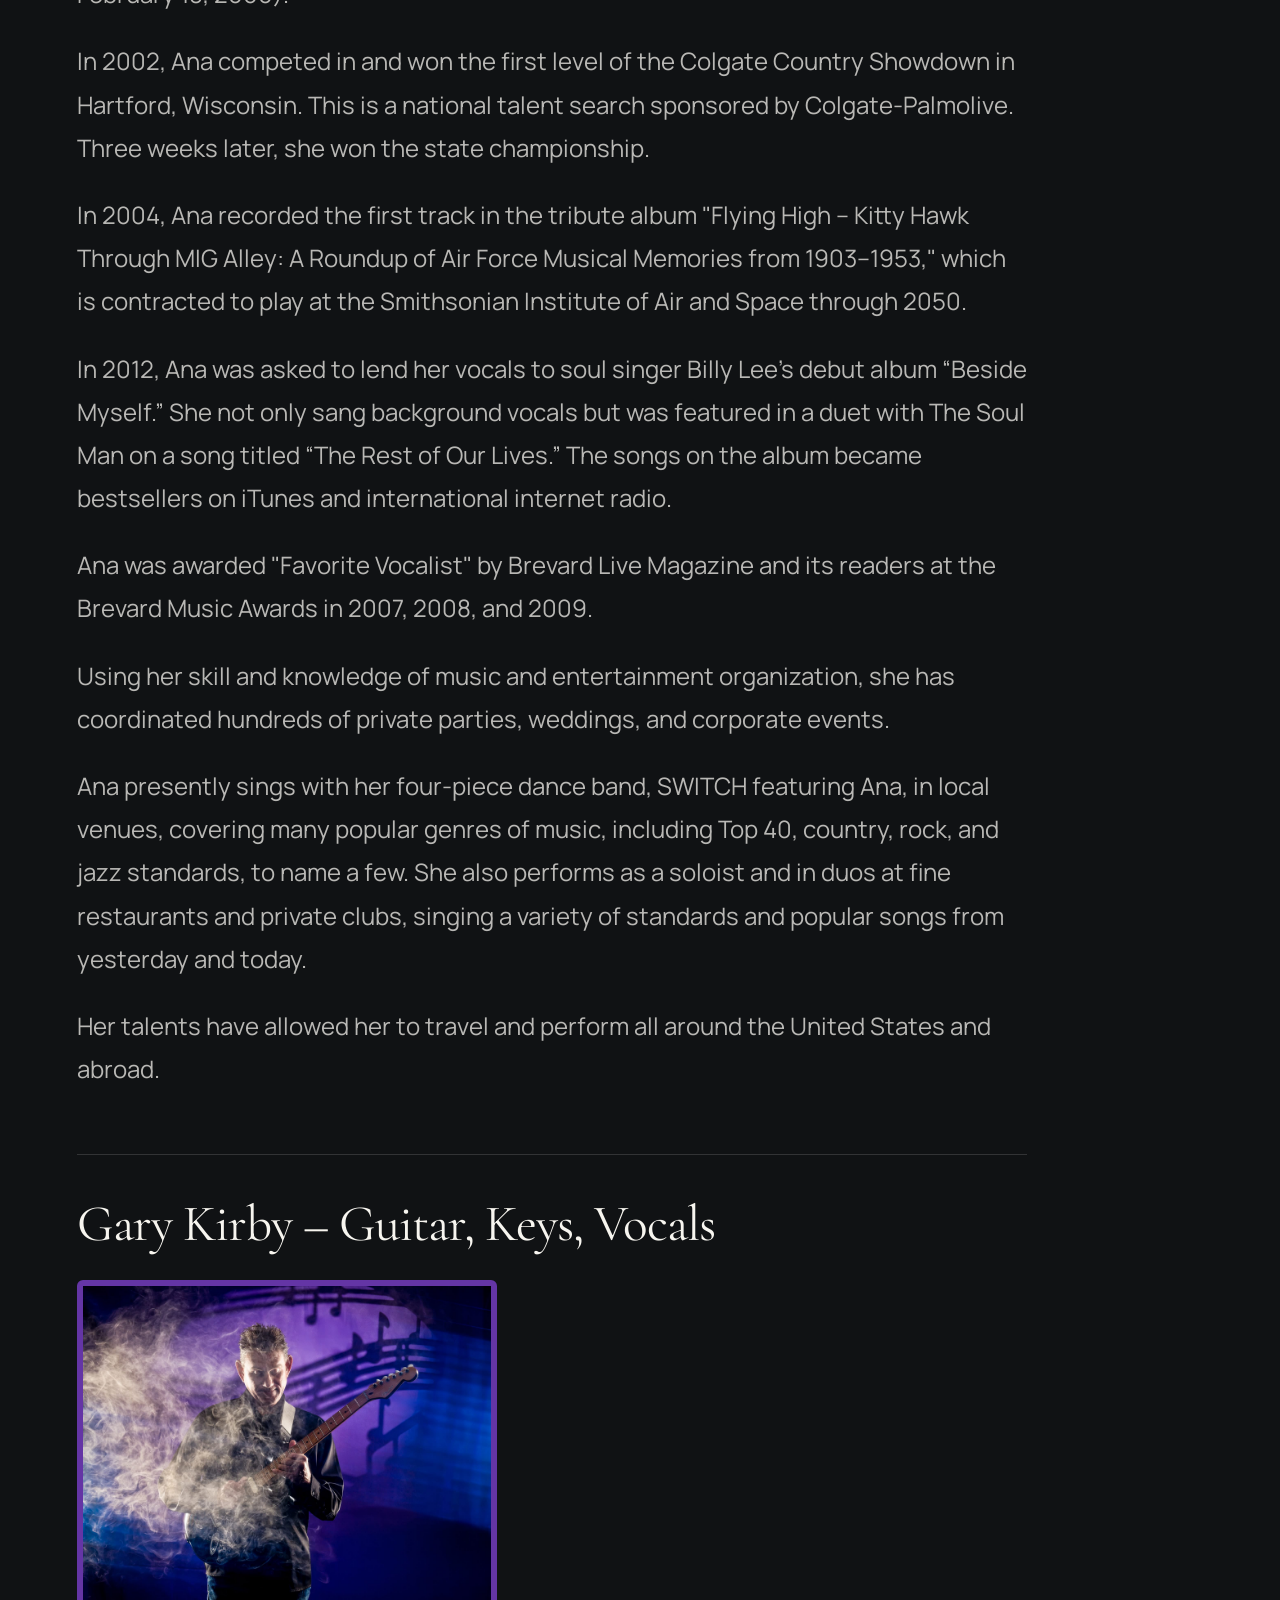
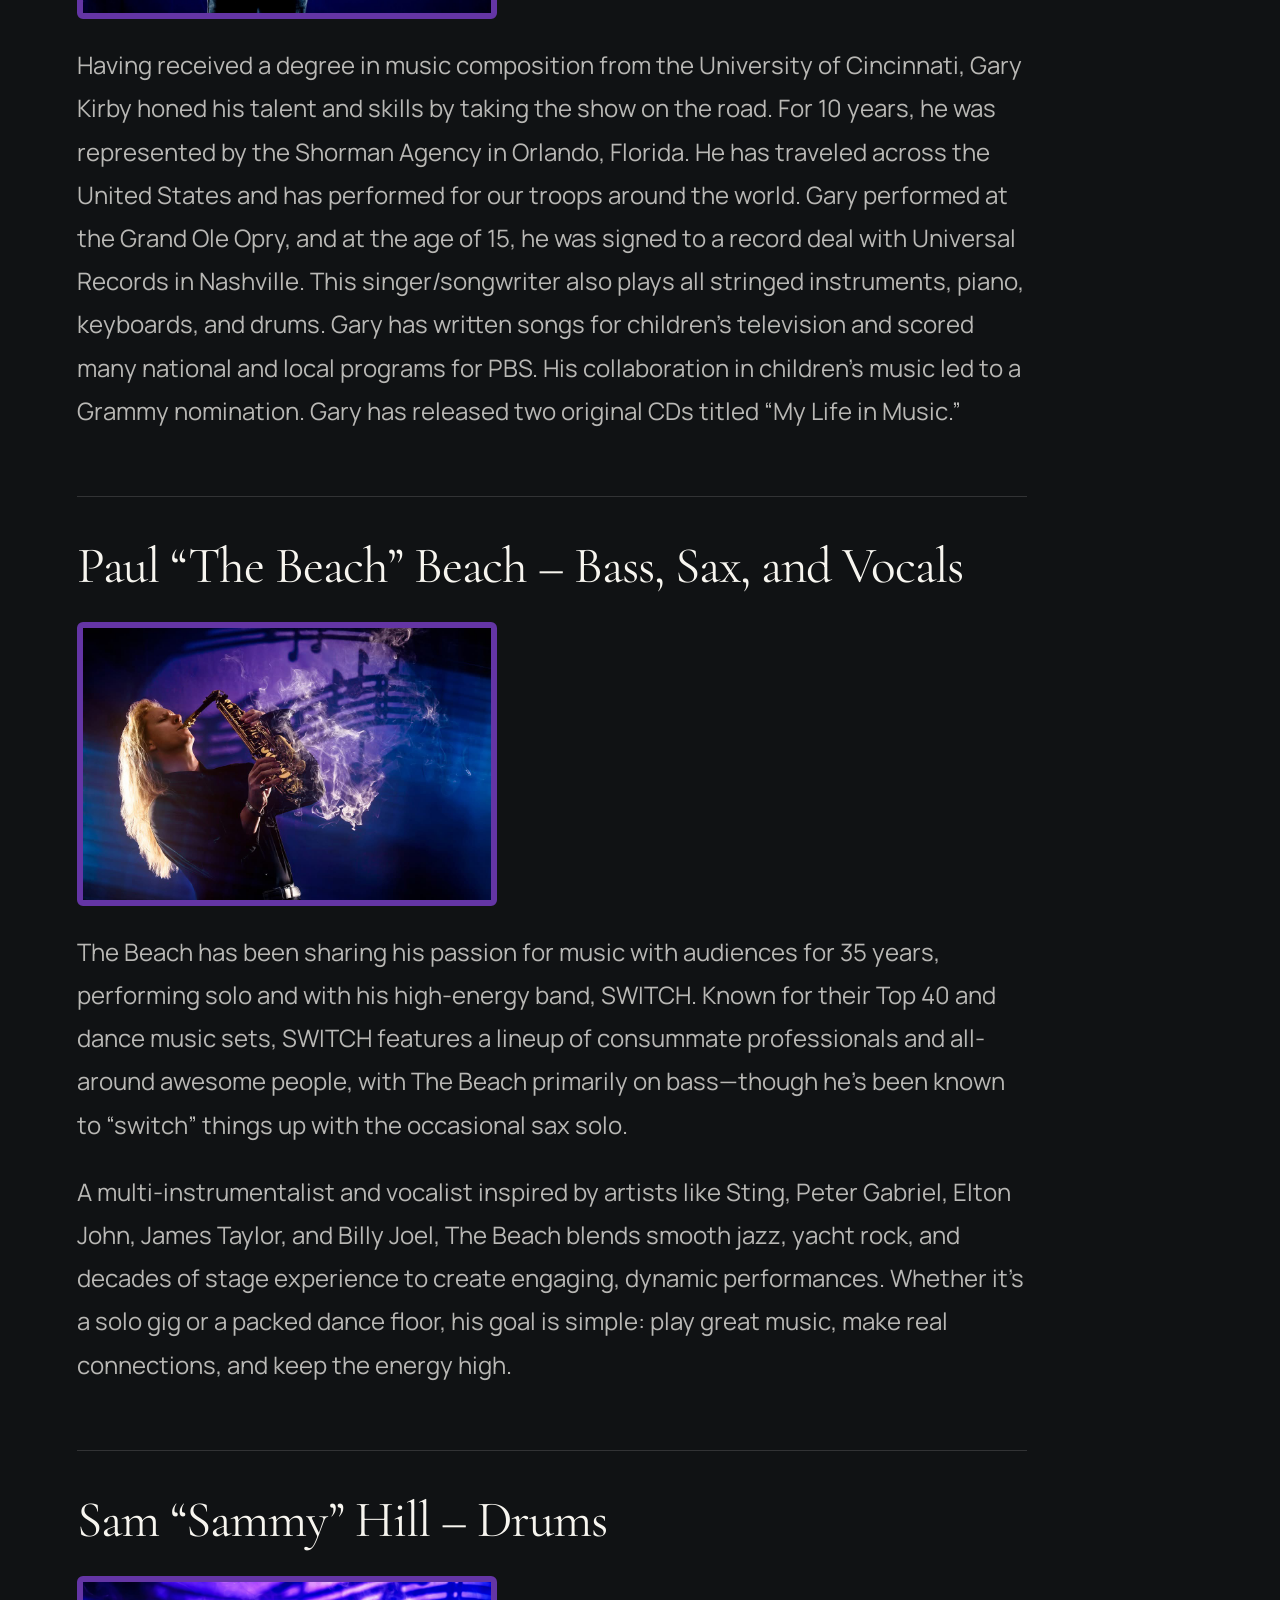
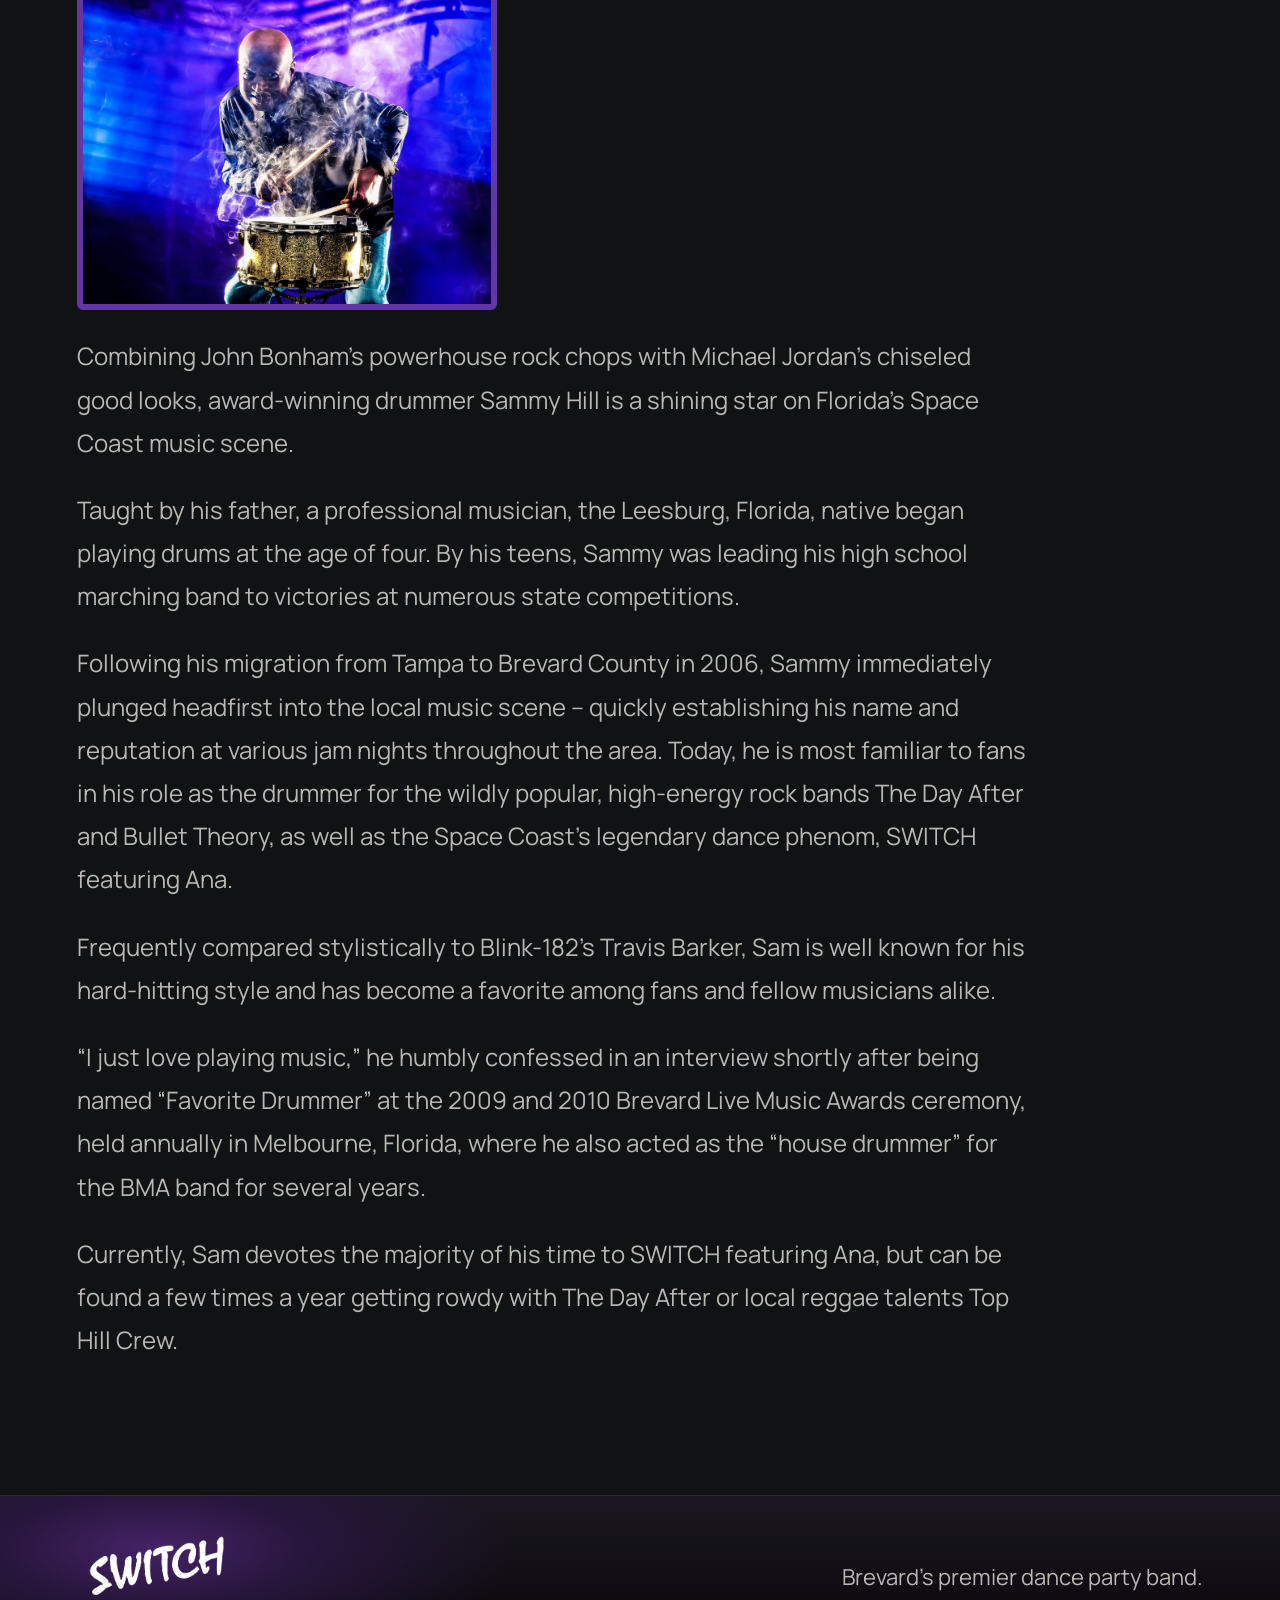
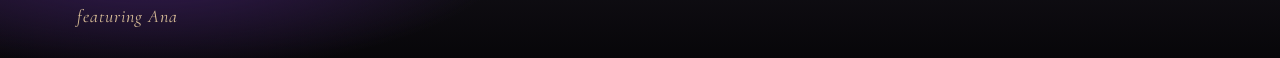
==== commit 036df780: "Use plain text navigation links" ====
--- a/band-bio.html
+++ b/band-bio.html
@@ -1,5 +1,5 @@
 <!doctype html>
-<html lang="en"><head><meta charset="utf-8"><meta name="viewport" content="width=device-width, initial-scale=1"><title>Band Bio · SWITCH featuring Ana</title><meta name="description" content="Band Bio for SWITCH featuring Ana, Brevard’s premier dance party band."><link rel="icon" href="assets/favicon.svg" type="image/svg+xml"><link rel="stylesheet" href="style.css?v=header-glow"><style>.bio-copy .button.primary{background:#6435a5;color:#fff}.bio-copy .button.primary:hover{background:#7b46bd;color:#fff}
+<html lang="en"><head><meta charset="utf-8"><meta name="viewport" content="width=device-width, initial-scale=1"><title>Band Bio · SWITCH featuring Ana</title><meta name="description" content="Band Bio for SWITCH featuring Ana, Brevard’s premier dance party band."><link rel="icon" href="assets/favicon.svg" type="image/svg+xml"><link rel="stylesheet" href="style.css?v=text-nav"><style>.bio-copy .button.primary{background:#6435a5;color:#fff}.bio-copy .button.primary:hover{background:#7b46bd;color:#fff}
 .artist-portrait {
   display: block;
   width: 100%;
@@ -33,7 +33,7 @@
 @media (max-width: 700px) {
   .bio-layout > .page-heading { margin-bottom: 0; }
 }
-</style></head><body><a class="skip" href="#main">Skip to content</a><header class="header"><a class="wordmark" href="index.html" aria-label="SWITCH featuring Ana home"><img class="header-band-logo" src="assets/switch-mistral-wordmark.png" alt="SWITCH"><span>featuring Ana</span></a><nav aria-label="Main navigation"><a href="index.html#band">The band</a><a href="band-bio.html#who-we-are" aria-current="page">Band Bio</a><a href="videos.html">Videos</a><a href="photos.html#gallery">Gallery</a><a href="index.html#events">Events</a><a href="song-list.html"><svg class="song-list-icon" viewBox="0 0 24 24" width="18" height="18" fill="none" stroke="currentColor" stroke-width="2" stroke-linecap="round" stroke-linejoin="round" aria-hidden="true"><path d="M9 18V5l12-2v13M9 5v4l12-2"/><ellipse cx="6" cy="18" rx="3" ry="2"/><ellipse cx="18" cy="16" rx="3" ry="2"/></svg><span>Song List</span></a><a href="reviews.html#reviews">Reviews</a><a href="index.html#booking" class="nav-book">Book SWITCH</a></nav></header><main id="main" class="inner-page"><section class="section"><div class="bio-layout">
+</style></head><body><a class="skip" href="#main">Skip to content</a><header class="header"><a class="wordmark" href="index.html" aria-label="SWITCH featuring Ana home"><img class="header-band-logo" src="assets/switch-mistral-wordmark.png" alt="SWITCH"><span>featuring Ana</span></a><nav aria-label="Main navigation"><a href="index.html#band">The band</a><a href="band-bio.html#who-we-are" aria-current="page">Band Bio</a><a href="videos.html#videos">Videos</a><a href="photos.html#gallery">Gallery</a><a href="index.html#events">Events</a><a href="song-list.html#songs"><svg class="song-list-icon" viewBox="0 0 24 24" width="18" height="18" fill="none" stroke="currentColor" stroke-width="2" stroke-linecap="round" stroke-linejoin="round" aria-hidden="true"><path d="M9 18V5l12-2v13M9 5v4l12-2"/><ellipse cx="6" cy="18" rx="3" ry="2"/><ellipse cx="18" cy="16" rx="3" ry="2"/></svg><span>Song List</span></a><a href="reviews.html#reviews">Reviews</a><a href="index.html#booking" class="nav-book">Book SWITCH</a></nav></header><main id="main" class="inner-page"><section class="section"><div class="bio-layout">
 <div class="page-heading"><h1 id="who-we-are">Who We Are</h1></div>
 <img class="bio-photo" src="assets/band.jpg" alt="SWITCH featuring Ana performing together under purple stage lights"><div class="bio-copy"><p>SWITCH featuring Ana is Brevard’s premier dance party band, bringing live music to stages and dance floors across Florida’s Space Coast.</p><p>The band features Ana Aguiar, Gary Kirby, Paul Beach, and Sammy Hill. Together, they bring the energy of a live band to every SWITCH night.</p><a class="button primary" href="index.html#events">Find a show</a></div></div><section class="artist-biography" id="ana-bio" aria-labelledby="ana-bio-title"><h2 id="ana-bio-title">Ana Aguiar – Award-Winning Vocalist</h2>
 <img class="artist-portrait" src="assets/ana-stage.jpeg" alt="Ana Aguiar" width="1006" height="800" loading="lazy">
--- a/style.css
+++ b/style.css
@@ -1,6 +1,6 @@
 @import url('https://fonts.googleapis.com/css2?family=Cormorant+Garamond:ital,wght@0,400;0,500;0,600;1,400;1,500&family=Manrope:wght@400;500;600;700&display=swap');
 :root{--bg:#101214;--surface:#191b1e;--ink:#f7f5ef;--muted:#b9b8b5;--gold:#d2b77e;--line:#ffffff24;--serif:'Cormorant Garamond',Georgia,serif;--sans:'Manrope',Arial,sans-serif}
-*{box-sizing:border-box}html{scroll-behavior:smooth;scroll-padding-top:30px}body{margin:0;background:var(--bg);color:var(--ink);font:400 16px/1.7 var(--sans);-webkit-font-smoothing:antialiased}a{color:inherit;text-decoration:none}a:hover{text-decoration:underline;text-underline-offset:6px}button,input,textarea{font:inherit}button,a,input,textarea{touch-action:manipulation}a:focus-visible,button:focus-visible,input:focus-visible,textarea:focus-visible{outline:2px solid var(--gold);outline-offset:6px}.skip{position:fixed;top:-100px;padding:12px;background:var(--ink);color:var(--bg);z-index:50}.skip:focus{top:10px}.header{max-width:1600px;margin:auto;min-height:110px;padding:24px 6%;display:flex;align-items:center;justify-content:space-between;gap:24px;border-bottom:1px solid var(--line)}.wordmark{font:600 34px/1 var(--sans);letter-spacing:6px}.wordmark span{display:block;font:italic 400 21px/1.2 var(--serif);letter-spacing:1px;margin-top:5px;color:var(--gold)}nav{display:flex;align-items:center;gap:36px;font-size:14px}.nav-book{padding:12px 22px;border:1px solid #d2b77e70}.nav-book:hover{background:var(--gold);color:var(--bg);text-decoration:none}.hero{max-width:1600px;margin:auto;display:grid;grid-template-columns:.85fr 1.15fr;min-height:690px;align-items:center;padding:68px 0 70px 6%;gap:4%}.hero-copy{padding:20px 0 28px;position:relative;z-index:1}.eyebrow{text-transform:uppercase;letter-spacing:2.6px;font-size:12px;font-weight:600;color:var(--gold);margin:0 0 24px}h1,h2{font-family:var(--serif);font-weight:400;line-height:1.02;letter-spacing:-2px;margin:0}h1{font-size:clamp(74px,7.7vw,122px)}em{font-weight:400;color:var(--gold)}.intro{font-size:18px;margin:28px 0 12px;font-weight:500}.hero-description{color:var(--muted);max-width:390px;margin:0 0 32px;line-height:1.8}.hero-buttons{display:flex;gap:14px;flex-wrap:wrap}.button{display:inline-flex;justify-content:center;align-items:center;min-height:52px;padding:14px 27px;font-size:14px;letter-spacing:.3px;font-weight:600;border:1px solid transparent;cursor:pointer;transition:background .2s,color .2s}.primary{background:var(--gold);color:var(--bg)}.primary:hover{background:#e5cb94;text-decoration:none}.secondary{border-color:#ffffff40;background:transparent;color:var(--ink)}.secondary:hover{background:#ffffff0e;text-decoration:none}.hero-photo{margin:0;position:relative;align-self:stretch;display:flex;flex-direction:column;justify-content:center;padding:14px 0 14px 18px}.hero-photo::before{content:'';position:absolute;inset:0 7% 35px 0;border:1px solid #d2b77e45;pointer-events:none}.hero-photo img{position:relative;display:block;width:100%;height:510px;object-fit:cover;object-position:48% center;filter:saturate(.65) brightness(.87)}.hero-photo figcaption{position:relative;padding:20px 24px 0 0;color:var(--muted);font-size:12px;letter-spacing:.8px}.hero-photo figcaption span{color:var(--gold);font-weight:600;letter-spacing:2px;margin-right:12px}.ribbon{max-width:1408px;margin:0 auto;display:flex;justify-content:space-between;gap:24px;padding:27px 0;border-top:1px solid var(--line);border-bottom:1px solid var(--line);color:var(--muted);font-size:12px;letter-spacing:2px;text-transform:uppercase}.ribbon span:first-child{color:var(--gold)}.section{max-width:1600px;margin:auto;padding:110px 6%}.section-heading{display:flex;align-items:flex-end;justify-content:space-between;gap:30px;margin-bottom:48px}h2{font-size:clamp(48px,4.8vw,76px)}.section-heading .eyebrow{margin-bottom:14px}.section-heading>p{color:var(--muted);margin:0;font-size:16px}.band-grid{display:grid;grid-template-columns:repeat(4,minmax(0,1fr));gap:26px}.member{margin:0}.member img{display:block;width:100%;aspect-ratio:4/5;object-fit:cover;filter:saturate(.65);transition:filter .3s}.member:hover img{filter:saturate(1)}.member>div{padding:22px 0 10px;display:flex;gap:16px;align-items:baseline;border-bottom:1px solid var(--line)}.member span{color:var(--gold);font-size:12px;letter-spacing:1px}h3{margin:0;font-weight:500;font-size:20px;line-height:1.4;letter-spacing:-.4px}.member h3{font-family:var(--serif);font-size:29px}.events-section{background:#f2f1ed;color:#202224;max-width:none}.events-section>.section-heading,.event-list,.schedule-note{max-width:1408px;margin-left:auto;margin-right:auto}.events-section .eyebrow{color:#80652f}.text-link{font-size:14px;border-bottom:1px solid currentColor;padding-bottom:5px;color:#6b522a}.event{display:grid;grid-template-columns:85px minmax(0,1fr) 170px 150px;gap:28px;align-items:center;padding:29px 0;border-top:1px solid #20222425}.event:last-child{border-bottom:1px solid #20222425}.date{line-height:1;text-align:left;border-right:1px solid #20222425}.date span{display:block;font-size:12px;letter-spacing:1.8px;color:#80652f;margin-bottom:6px}.date strong{font:500 48px/1 var(--serif)}.venue h3{font-size:20px}.venue p{font-size:14px;color:#63645f;margin:7px 0 0}.time{font-size:14px;margin:0;white-space:nowrap}.event>a{font-size:14px;color:#6b522a}.event-note{font-size:14px;color:#63645f}.schedule-note{font-size:13px;color:#63645f;margin-top:24px;margin-bottom:0}.booking-section{display:grid;grid-template-columns:1fr 1fr;gap:12%;align-items:center;padding-top:120px;padding-bottom:120px}.booking-copy h2{font-size:clamp(64px,6.6vw,102px)}.booking-copy>p:not(.eyebrow){color:var(--muted);max-width:390px;margin:28px 0}.social{display:flex;gap:28px;font-size:14px;color:var(--gold)}.social a{border-bottom:1px solid #d2b77e55;padding-bottom:4px}form{border:1px solid var(--line);background:var(--surface);padding:36px 40px}form h3{font:400 36px/1.2 var(--serif);margin-bottom:28px}label{display:block;margin:20px 0 8px;font-size:14px;color:#dedbd5}input,textarea{width:100%;min-width:0;color:var(--ink);background:var(--bg);border:1px solid #ffffff30;border-radius:0;padding:13px 14px}input::placeholder,textarea::placeholder{color:#9a9a96}textarea{resize:vertical}form .button{width:100%;margin-top:24px}.form-note{font-size:12px;color:var(--muted);margin:16px 0 0;line-height:1.7}#inquiry-preview{border-top:1px solid var(--line);padding-top:20px;margin-top:24px;white-space:pre-wrap;overflow-wrap:anywhere;font-size:14px}footer{display:flex;align-items:center;justify-content:space-between;gap:30px;max-width:1600px;margin:auto;padding:38px 6%;border-top:1px solid var(--line)}footer .wordmark{font-size:25px;letter-spacing:4px}footer .wordmark span{font-size:18px}footer p,footer>a:last-child{color:var(--muted);font-size:14px}
+*{box-sizing:border-box}html{scroll-behavior:smooth;scroll-padding-top:30px}body{margin:0;background:var(--bg);color:var(--ink);font:400 16px/1.7 var(--sans);-webkit-font-smoothing:antialiased}a{color:inherit;text-decoration:none}a:hover{text-decoration:underline;text-underline-offset:6px}button,input,textarea{font:inherit}button,a,input,textarea{touch-action:manipulation}a:focus-visible,button:focus-visible,input:focus-visible,textarea:focus-visible{outline:2px solid var(--gold);outline-offset:6px}.skip{position:fixed;top:-100px;padding:12px;background:var(--ink);color:var(--bg);z-index:50}.skip:focus{top:10px}.header{max-width:1600px;margin:auto;min-height:110px;padding:24px 6%;display:flex;align-items:center;justify-content:space-between;gap:24px;border-bottom:1px solid var(--line)}.wordmark{font:600 34px/1 var(--sans);letter-spacing:6px}.wordmark span{display:block;font:italic 400 21px/1.2 var(--serif);letter-spacing:1px;margin-top:5px;color:var(--gold)}nav{display:flex;align-items:center;gap:36px;font-size:14px}.hero{max-width:1600px;margin:auto;display:grid;grid-template-columns:.85fr 1.15fr;min-height:690px;align-items:center;padding:68px 0 70px 6%;gap:4%}.hero-copy{padding:20px 0 28px;position:relative;z-index:1}.eyebrow{text-transform:uppercase;letter-spacing:2.6px;font-size:12px;font-weight:600;color:var(--gold);margin:0 0 24px}h1,h2{font-family:var(--serif);font-weight:400;line-height:1.02;letter-spacing:-2px;margin:0}h1{font-size:clamp(74px,7.7vw,122px)}em{font-weight:400;color:var(--gold)}.intro{font-size:18px;margin:28px 0 12px;font-weight:500}.hero-description{color:var(--muted);max-width:390px;margin:0 0 32px;line-height:1.8}.hero-buttons{display:flex;gap:14px;flex-wrap:wrap}.button{display:inline-flex;justify-content:center;align-items:center;min-height:52px;padding:14px 27px;font-size:14px;letter-spacing:.3px;font-weight:600;border:1px solid transparent;cursor:pointer;transition:background .2s,color .2s}.primary{background:var(--gold);color:var(--bg)}.primary:hover{background:#e5cb94;text-decoration:none}.secondary{border-color:#ffffff40;background:transparent;color:var(--ink)}.secondary:hover{background:#ffffff0e;text-decoration:none}.hero-photo{margin:0;position:relative;align-self:stretch;display:flex;flex-direction:column;justify-content:center;padding:14px 0 14px 18px}.hero-photo::before{content:'';position:absolute;inset:0 7% 35px 0;border:1px solid #d2b77e45;pointer-events:none}.hero-photo img{position:relative;display:block;width:100%;height:510px;object-fit:cover;object-position:48% center;filter:saturate(.65) brightness(.87)}.hero-photo figcaption{position:relative;padding:20px 24px 0 0;color:var(--muted);font-size:12px;letter-spacing:.8px}.hero-photo figcaption span{color:var(--gold);font-weight:600;letter-spacing:2px;margin-right:12px}.ribbon{max-width:1408px;margin:0 auto;display:flex;justify-content:space-between;gap:24px;padding:27px 0;border-top:1px solid var(--line);border-bottom:1px solid var(--line);color:var(--muted);font-size:12px;letter-spacing:2px;text-transform:uppercase}.ribbon span:first-child{color:var(--gold)}.section{max-width:1600px;margin:auto;padding:110px 6%}.section-heading{display:flex;align-items:flex-end;justify-content:space-between;gap:30px;margin-bottom:48px}h2{font-size:clamp(48px,4.8vw,76px)}.section-heading .eyebrow{margin-bottom:14px}.section-heading>p{color:var(--muted);margin:0;font-size:16px}.band-grid{display:grid;grid-template-columns:repeat(4,minmax(0,1fr));gap:26px}.member{margin:0}.member img{display:block;width:100%;aspect-ratio:4/5;object-fit:cover;filter:saturate(.65);transition:filter .3s}.member:hover img{filter:saturate(1)}.member>div{padding:22px 0 10px;display:flex;gap:16px;align-items:baseline;border-bottom:1px solid var(--line)}.member span{color:var(--gold);font-size:12px;letter-spacing:1px}h3{margin:0;font-weight:500;font-size:20px;line-height:1.4;letter-spacing:-.4px}.member h3{font-family:var(--serif);font-size:29px}.events-section{background:#f2f1ed;color:#202224;max-width:none}.events-section>.section-heading,.event-list,.schedule-note{max-width:1408px;margin-left:auto;margin-right:auto}.events-section .eyebrow{color:#80652f}.text-link{font-size:14px;border-bottom:1px solid currentColor;padding-bottom:5px;color:#6b522a}.event{display:grid;grid-template-columns:85px minmax(0,1fr) 170px 150px;gap:28px;align-items:center;padding:29px 0;border-top:1px solid #20222425}.event:last-child{border-bottom:1px solid #20222425}.date{line-height:1;text-align:left;border-right:1px solid #20222425}.date span{display:block;font-size:12px;letter-spacing:1.8px;color:#80652f;margin-bottom:6px}.date strong{font:500 48px/1 var(--serif)}.venue h3{font-size:20px}.venue p{font-size:14px;color:#63645f;margin:7px 0 0}.time{font-size:14px;margin:0;white-space:nowrap}.event>a{font-size:14px;color:#6b522a}.event-note{font-size:14px;color:#63645f}.schedule-note{font-size:13px;color:#63645f;margin-top:24px;margin-bottom:0}.booking-section{display:grid;grid-template-columns:1fr 1fr;gap:12%;align-items:center;padding-top:120px;padding-bottom:120px}.booking-copy h2{font-size:clamp(64px,6.6vw,102px)}.booking-copy>p:not(.eyebrow){color:var(--muted);max-width:390px;margin:28px 0}.social{display:flex;gap:28px;font-size:14px;color:var(--gold)}.social a{border-bottom:1px solid #d2b77e55;padding-bottom:4px}form{border:1px solid var(--line);background:var(--surface);padding:36px 40px}form h3{font:400 36px/1.2 var(--serif);margin-bottom:28px}label{display:block;margin:20px 0 8px;font-size:14px;color:#dedbd5}input,textarea{width:100%;min-width:0;color:var(--ink);background:var(--bg);border:1px solid #ffffff30;border-radius:0;padding:13px 14px}input::placeholder,textarea::placeholder{color:#9a9a96}textarea{resize:vertical}form .button{width:100%;margin-top:24px}.form-note{font-size:12px;color:var(--muted);margin:16px 0 0;line-height:1.7}#inquiry-preview{border-top:1px solid var(--line);padding-top:20px;margin-top:24px;white-space:pre-wrap;overflow-wrap:anywhere;font-size:14px}footer{display:flex;align-items:center;justify-content:space-between;gap:30px;max-width:1600px;margin:auto;padding:38px 6%;border-top:1px solid var(--line)}footer .wordmark{font-size:25px;letter-spacing:4px}footer .wordmark span{font-size:18px}footer p,footer>a:last-child{color:var(--muted);font-size:14px}
 @media(min-width:1601px){.ribbon{max-width:1408px}}
 @media(max-width:1600px){.ribbon{margin-left:6%;margin-right:6%}}
 @media(max-width:1000px){.hero{min-height:580px;padding-top:50px;padding-bottom:50px;gap:3%;grid-template-columns:1fr 1fr}h1{font-size:86px}.hero-photo img{height:440px}.intro{font-size:16px}.section{padding-top:80px;padding-bottom:80px}.band-grid{gap:18px}.member h3{font-size:25px}.event{grid-template-columns:70px minmax(0,1fr) 140px;gap:20px}.event>a,.event-note{grid-column:2}.booking-section{gap:6%}form{padding:30px}.section-heading{gap:24px}.section-heading>p{max-width:210px}}
@@ -9,7 +9,7 @@
 @media(prefers-reduced-motion:reduce){html{scroll-behavior:auto}*{transition:none!important}}
 
 /* Purple navigation tiles, shared by every page. */
-.header{flex-wrap:wrap}nav{gap:10px;flex-wrap:wrap;justify-content:flex-end}nav>a,nav .nav-book{display:inline-flex;align-items:center;justify-content:center;min-height:46px;padding:11px 17px;background:#6435a5;border:1px solid #976bce;border-radius:999px;color:#fff;font-weight:600;transition:background .2s,border-color .2s}nav>a:hover,nav .nav-book:hover{background:#7c46c1;border-color:#bb96ef;color:#fff;text-decoration:none}nav>a[aria-current="page"]{background:#854dcb;border-color:#d9b8ff;box-shadow:inset 0 -3px 0 #d9b8ff}.inner-page{min-height:65vh}.inner-page .section{padding-top:55px}.back-link{font-size:14px;color:var(--gold);border-bottom:1px solid #d2b77e55;padding-bottom:5px}.page-heading{margin:45px 0 50px;max-width:900px}.page-heading .eyebrow{margin-bottom:18px}.page-heading h1{font-size:clamp(54px,6vw,90px)}.bio-layout{display:grid;grid-template-columns:1.2fr 1fr;gap:6%;align-items:center}.bio-photo{display:block;width:100%;aspect-ratio:1.5;object-fit:cover}.bio-copy p{color:var(--muted);margin:0 0 24px}.page-members{margin-top:80px}.page-members h2{margin-bottom:35px}.video-empty{border:1px solid #976bce66;background:#6435a518;padding:48px;max-width:850px}.video-empty h2{font-size:44px}.video-empty p{color:var(--muted);margin:20px 0 28px}.photo-gallery{display:grid;grid-template-columns:repeat(2,minmax(0,1fr));gap:32px}.photo-gallery figure{margin:0}.photo-gallery img{display:block;width:100%;aspect-ratio:4/5;object-fit:cover}.photo-gallery .gallery-wide{grid-column:1/-1}.photo-gallery .gallery-wide img{aspect-ratio:1.8}.photo-gallery figcaption{padding:16px 0;color:var(--muted);border-bottom:1px solid var(--line)}
+.header{flex-wrap:wrap}nav{gap:10px;flex-wrap:wrap;justify-content:flex-end}nav>a,nav .nav-book{display:inline-flex;align-items:center;justify-content:center;min-height:46px;padding:11px 17px;color:#fff;font-weight:600}nav>a:hover,nav>a[aria-current="page"]{text-decoration:underline;text-underline-offset:5px}.inner-page{min-height:65vh}.inner-page .section{padding-top:55px}.back-link{font-size:14px;color:var(--gold);border-bottom:1px solid #d2b77e55;padding-bottom:5px}.page-heading{margin:45px 0 50px;max-width:900px}.page-heading .eyebrow{margin-bottom:18px}.page-heading h1{font-size:clamp(54px,6vw,90px)}.bio-layout{display:grid;grid-template-columns:1.2fr 1fr;gap:6%;align-items:center}.bio-photo{display:block;width:100%;aspect-ratio:1.5;object-fit:cover}.bio-copy p{color:var(--muted);margin:0 0 24px}.page-members{margin-top:80px}.page-members h2{margin-bottom:35px}.video-empty{border:1px solid #976bce66;background:#6435a518;padding:48px;max-width:850px}.video-empty h2{font-size:44px}.video-empty p{color:var(--muted);margin:20px 0 28px}.photo-gallery{display:grid;grid-template-columns:repeat(2,minmax(0,1fr));gap:32px}.photo-gallery figure{margin:0}.photo-gallery img{display:block;width:100%;aspect-ratio:4/5;object-fit:cover}.photo-gallery .gallery-wide{grid-column:1/-1}.photo-gallery .gallery-wide img{aspect-ratio:1.8}.photo-gallery figcaption{padding:16px 0;color:var(--muted);border-bottom:1px solid var(--line)}
 @media(max-width:1000px){.header{gap:22px}nav{max-width:100%;gap:8px}nav>a,nav .nav-book{padding:10px 14px}}
 @media(max-width:700px){.header{align-items:flex-start}nav{width:100%;justify-content:flex-start;display:grid;grid-template-columns:repeat(3,minmax(0,1fr));gap:8px}nav>a:first-child{display:inline-flex}nav>a,nav .nav-book{min-height:46px;padding:10px 8px;font-size:14px}.inner-page .section{padding-top:32px}.page-heading{margin:32px 0}.bio-layout{grid-template-columns:1fr;gap:28px}.page-members{margin-top:55px}.video-empty{padding:28px 22px}.video-empty h2{font-size:36px}.photo-gallery{gap:24px 16px}.photo-gallery .gallery-wide img{aspect-ratio:1.4}}
 @media(max-width:380px){nav{grid-template-columns:repeat(2,minmax(0,1fr))}.nav-book{padding:10px 8px!important}}
@@ -49,7 +49,7 @@
 .photo-gallery .gallery-portrait img{height:auto;aspect-ratio:auto;object-fit:contain}
 
 /* Song List navigation and page. */
-nav>a .song-list-icon{flex-shrink:0;margin-right:8px}.song-list-content{max-width:950px}.song-list-empty{color:var(--muted);font-size:1.125rem}#song-list{padding-left:1.5rem;font-size:1.125rem;line-height:1.8}
+nav>a .song-list-icon{display:none}.song-list-content{max-width:950px}.song-list-empty{color:var(--muted);font-size:1.125rem}#song-list{padding-left:1.5rem;font-size:1.125rem;line-height:1.8}
 
 /* Keep the stage lights visible behind the scrolling schedule. */
 .events-section{position:relative;isolation:isolate;background:#100a19;color:#f7f5ef;text-shadow:0 1px 4px #000}
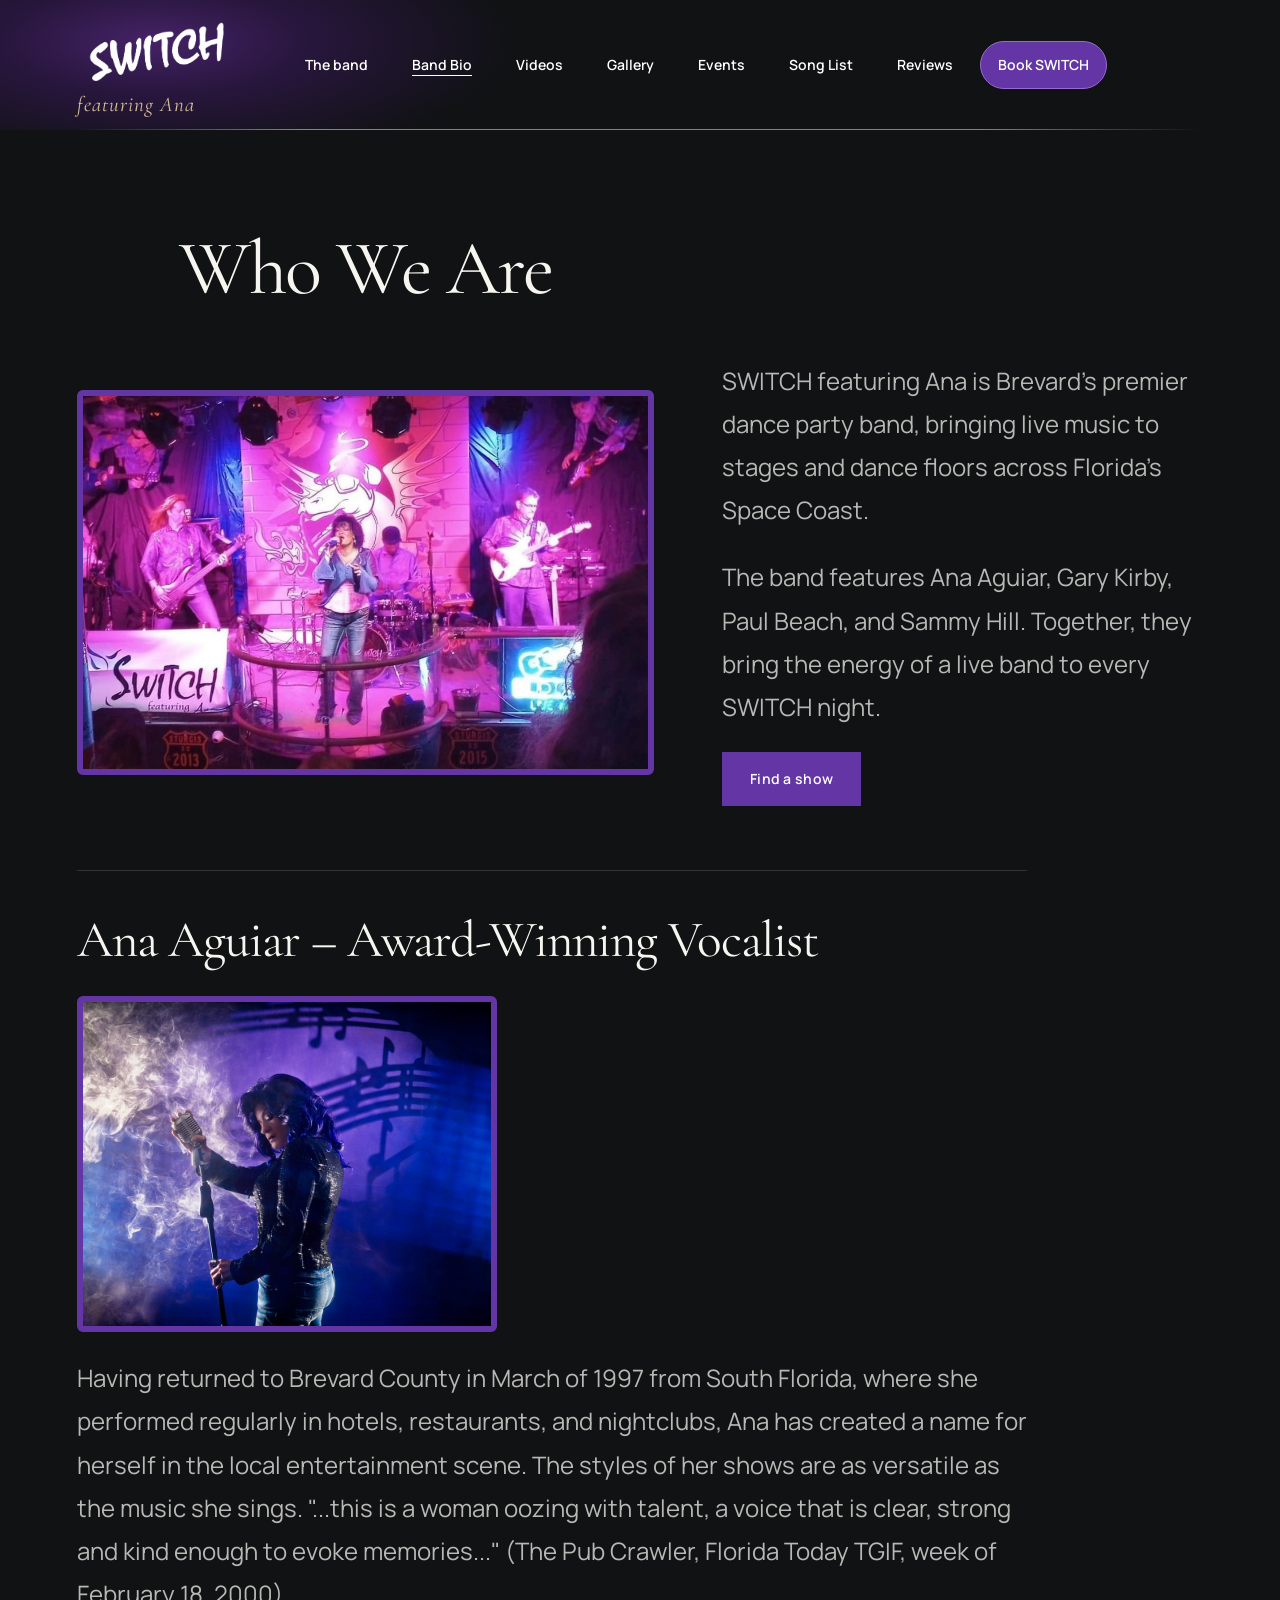
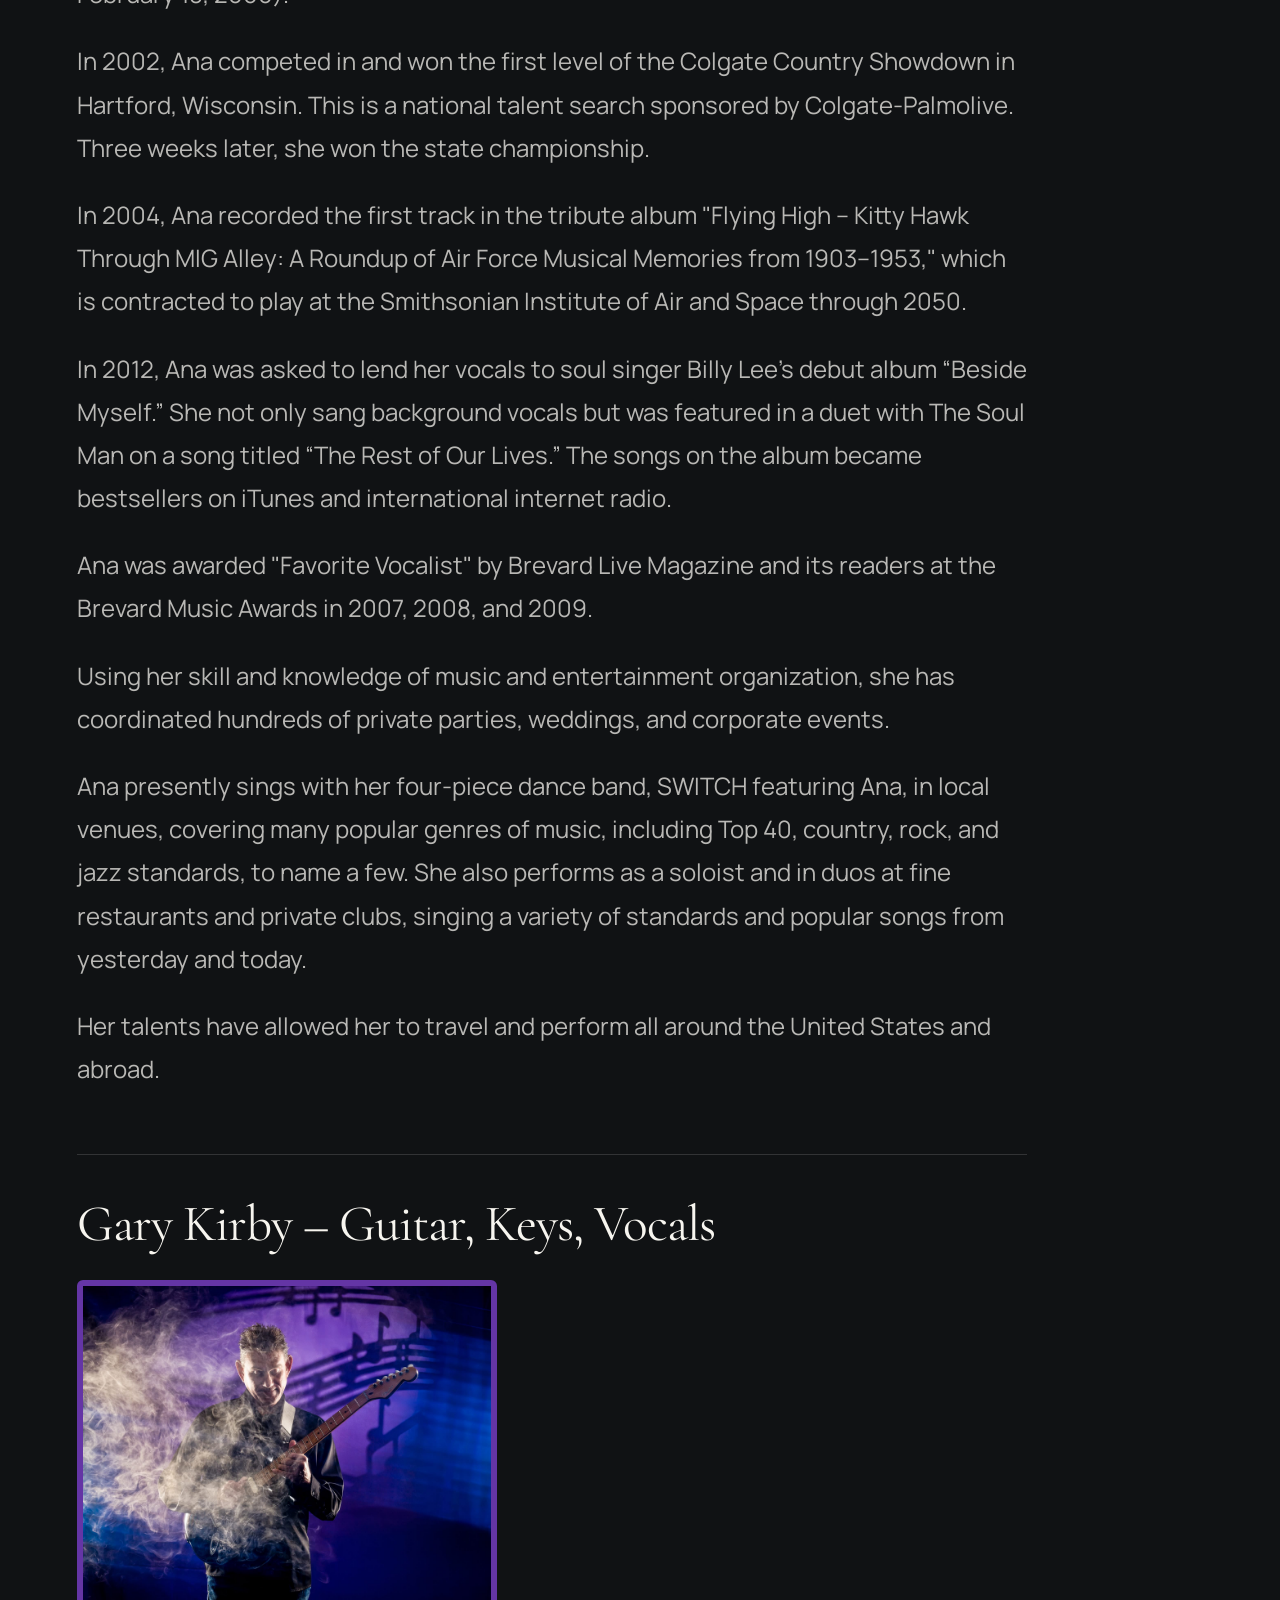
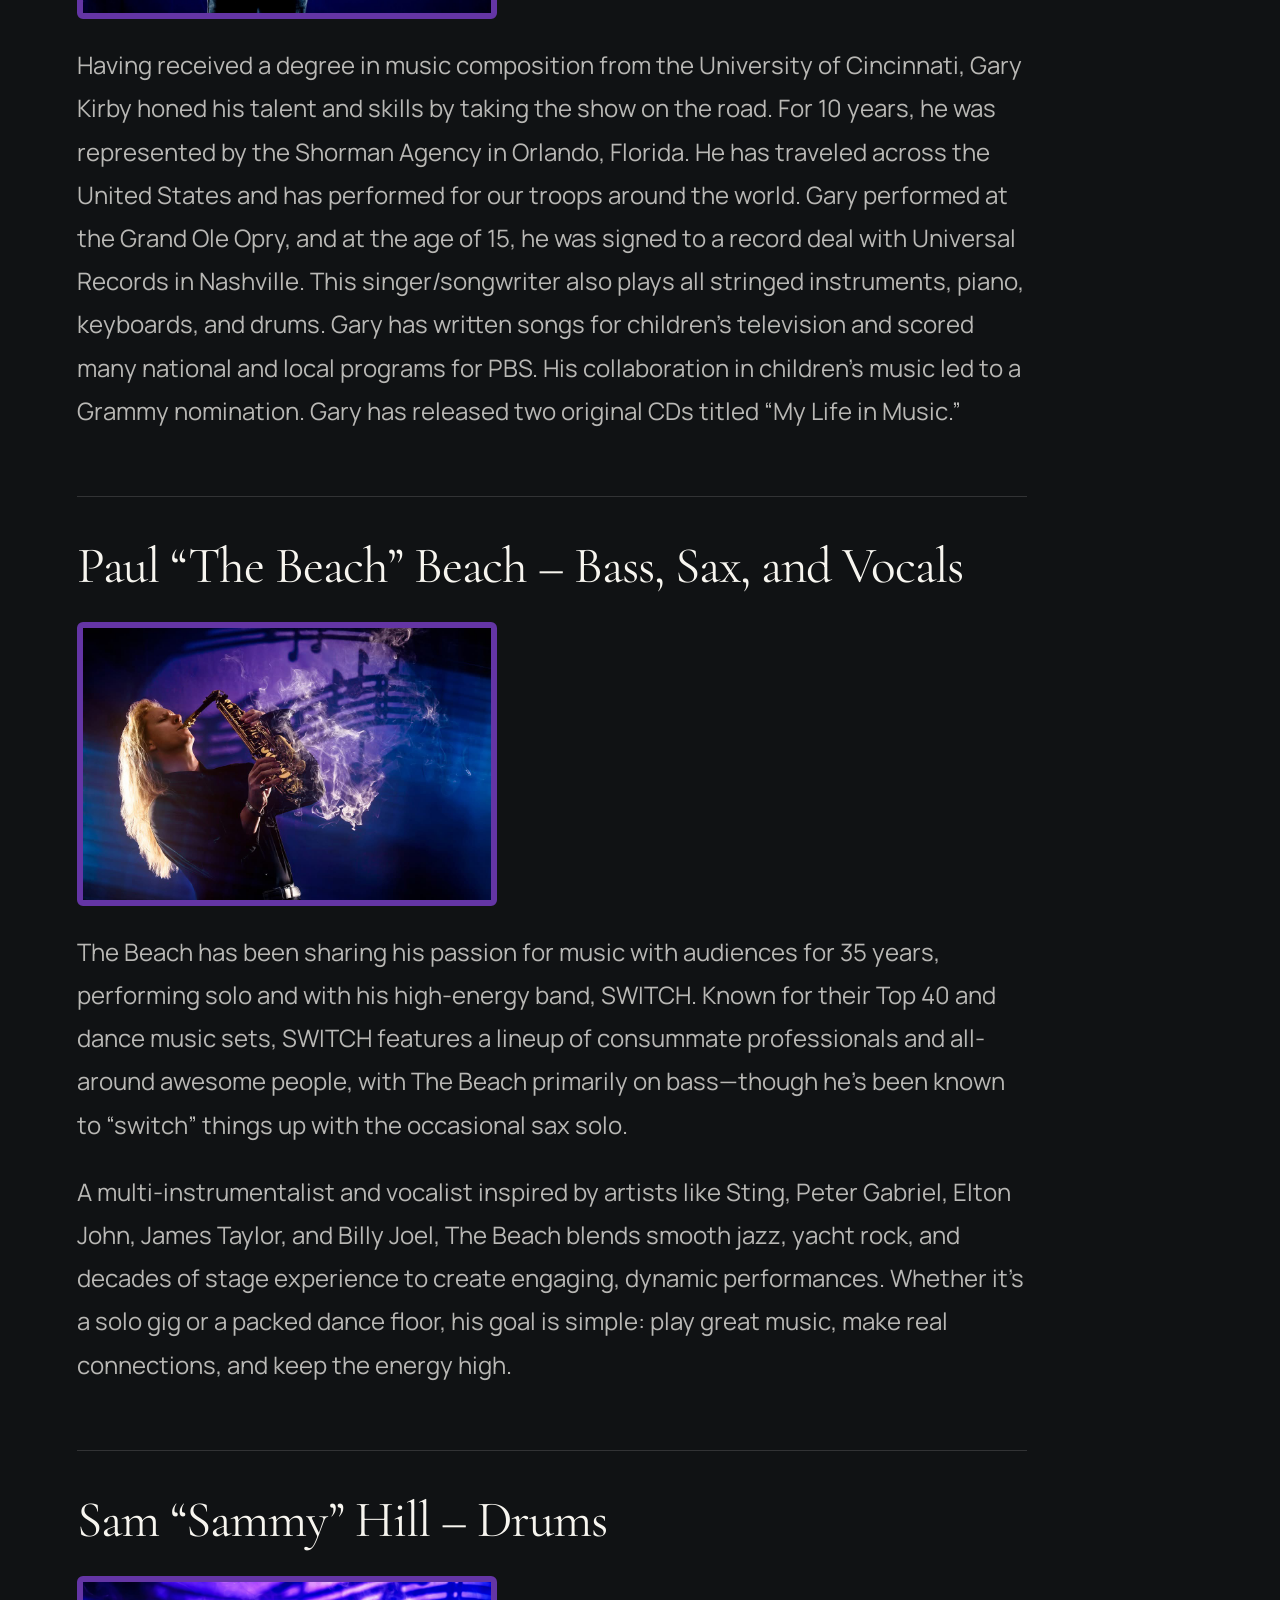
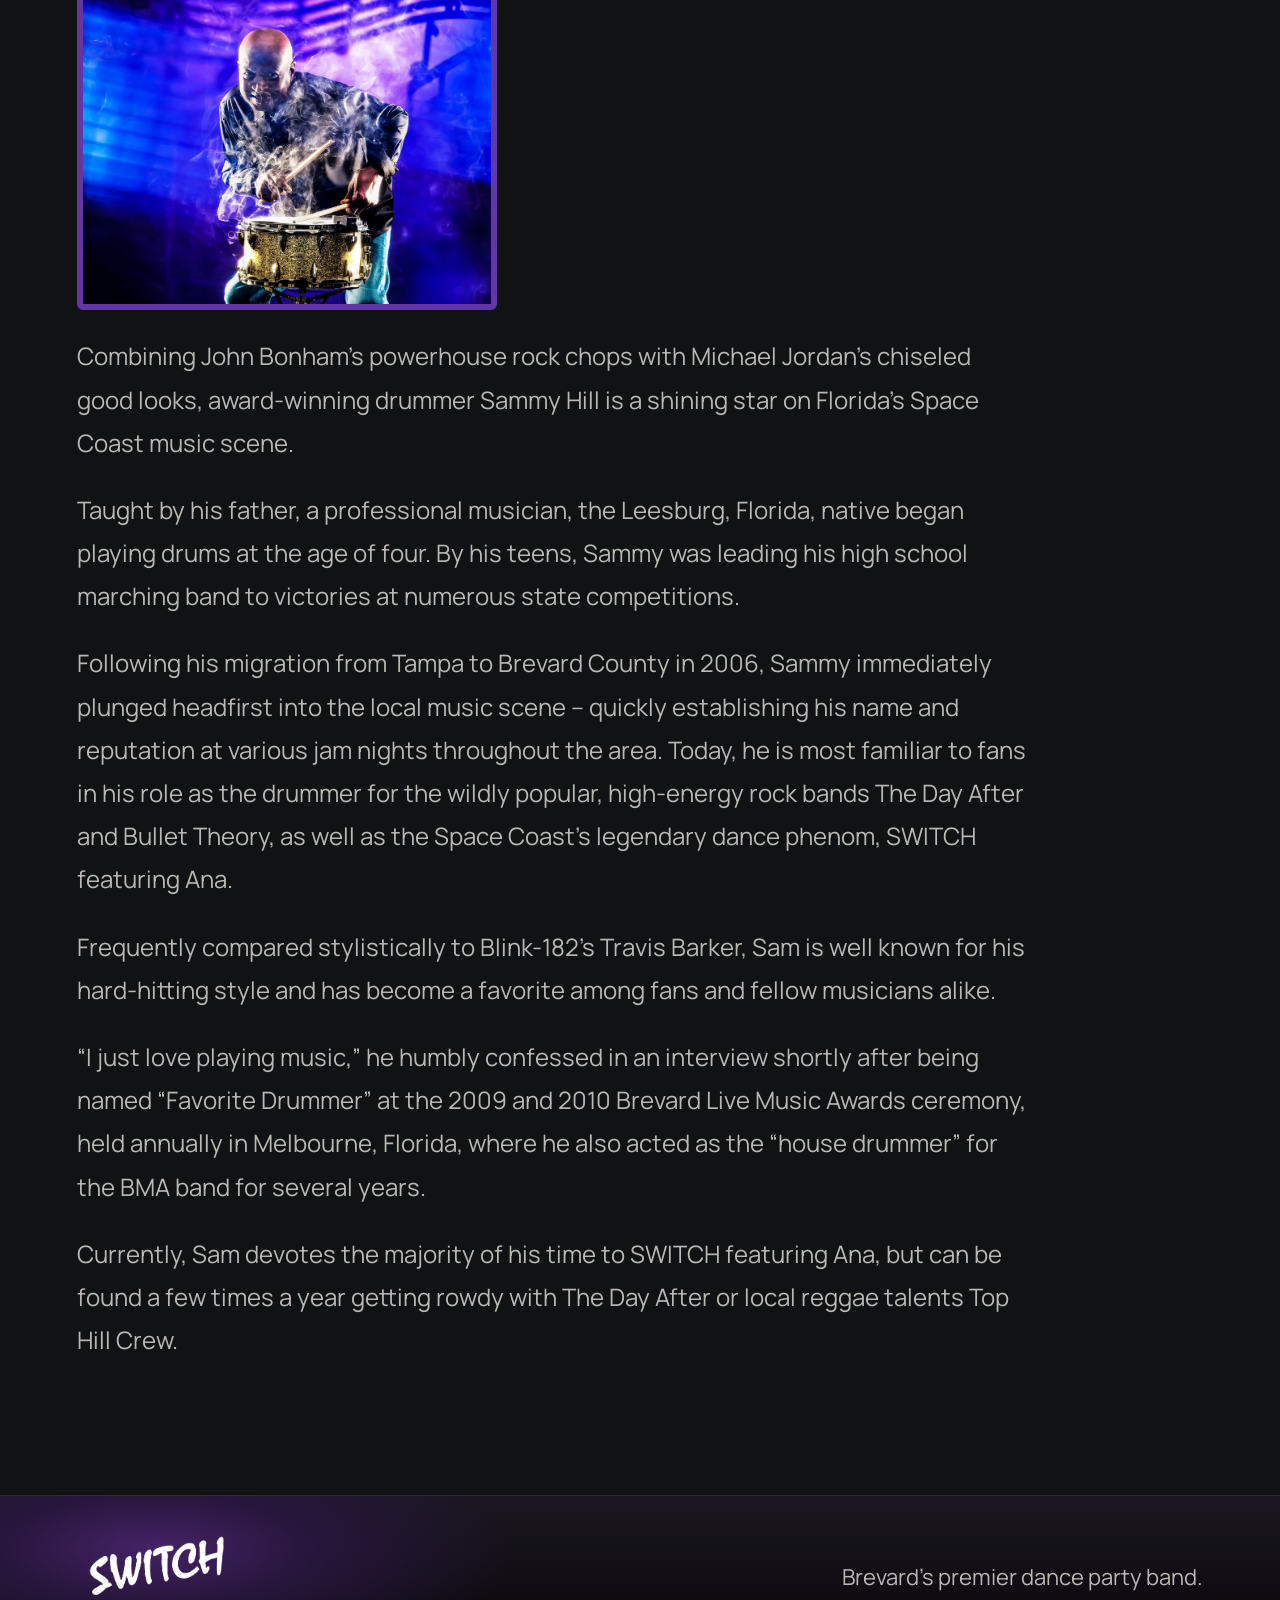
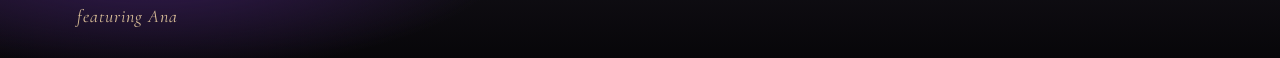
==== commit ac87e987: "Restore pill shape for Book SWITCH" ====
--- a/band-bio.html
+++ b/band-bio.html
@@ -1,5 +1,5 @@
 <!doctype html>
-<html lang="en"><head><meta charset="utf-8"><meta name="viewport" content="width=device-width, initial-scale=1"><title>Band Bio · SWITCH featuring Ana</title><meta name="description" content="Band Bio for SWITCH featuring Ana, Brevard’s premier dance party band."><link rel="icon" href="assets/favicon.svg" type="image/svg+xml"><link rel="stylesheet" href="style.css?v=text-nav"><style>.bio-copy .button.primary{background:#6435a5;color:#fff}.bio-copy .button.primary:hover{background:#7b46bd;color:#fff}
+<html lang="en"><head><meta charset="utf-8"><meta name="viewport" content="width=device-width, initial-scale=1"><title>Band Bio · SWITCH featuring Ana</title><meta name="description" content="Band Bio for SWITCH featuring Ana, Brevard’s premier dance party band."><link rel="icon" href="assets/favicon.svg" type="image/svg+xml"><link rel="stylesheet" href="style.css?v=booking-pill"><style>.bio-copy .button.primary{background:#6435a5;color:#fff}.bio-copy .button.primary:hover{background:#7b46bd;color:#fff}
 .artist-portrait {
   display: block;
   width: 100%;
--- a/style.css
+++ b/style.css
@@ -259,3 +259,16 @@
     row-gap: 12px;
   }
 }
+
+/* Give the booking link its purple pill shape. */
+.header nav > a.nav-book {
+  background-color: #6435a5;
+  border: 1px solid #976bce;
+  border-radius: 999px;
+}
+
+.header nav > a.nav-book:hover {
+  background-color: #7c46c1;
+  border-color: #bb96ef;
+  text-decoration: none;
+}
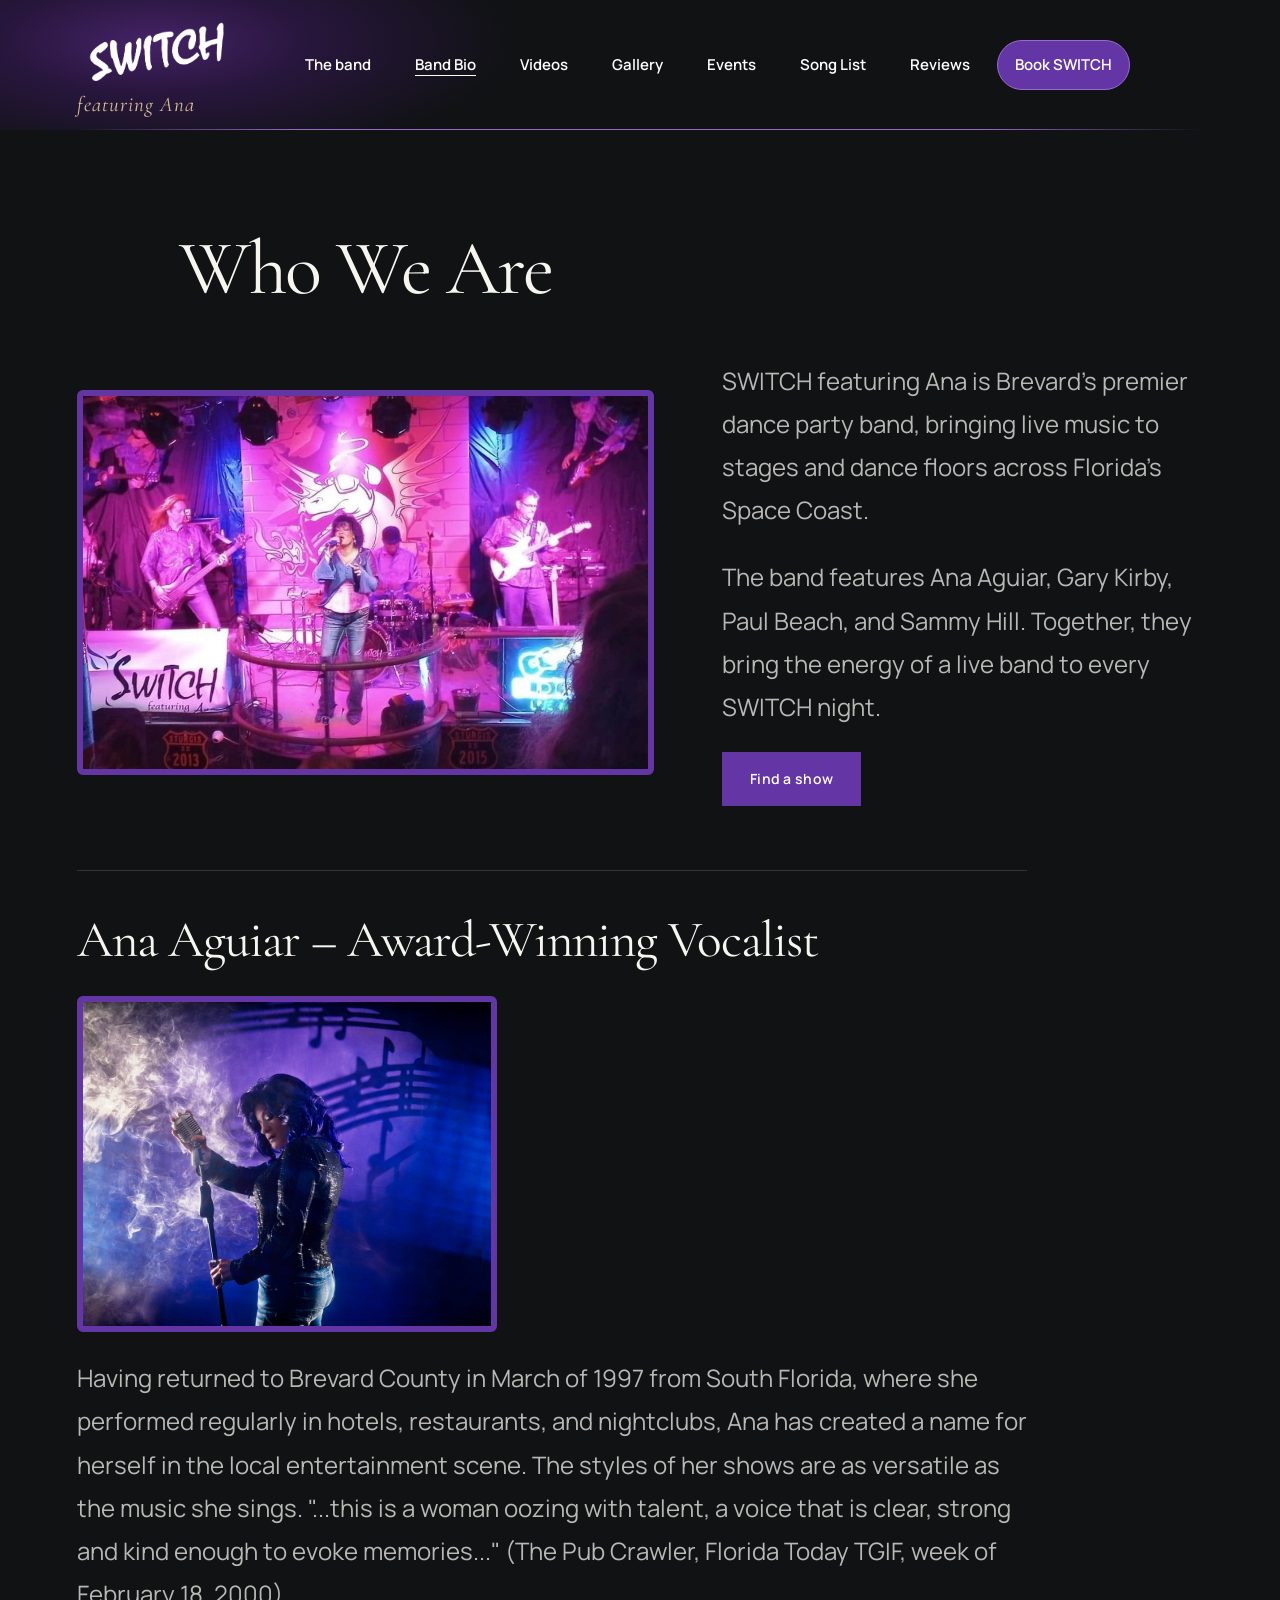
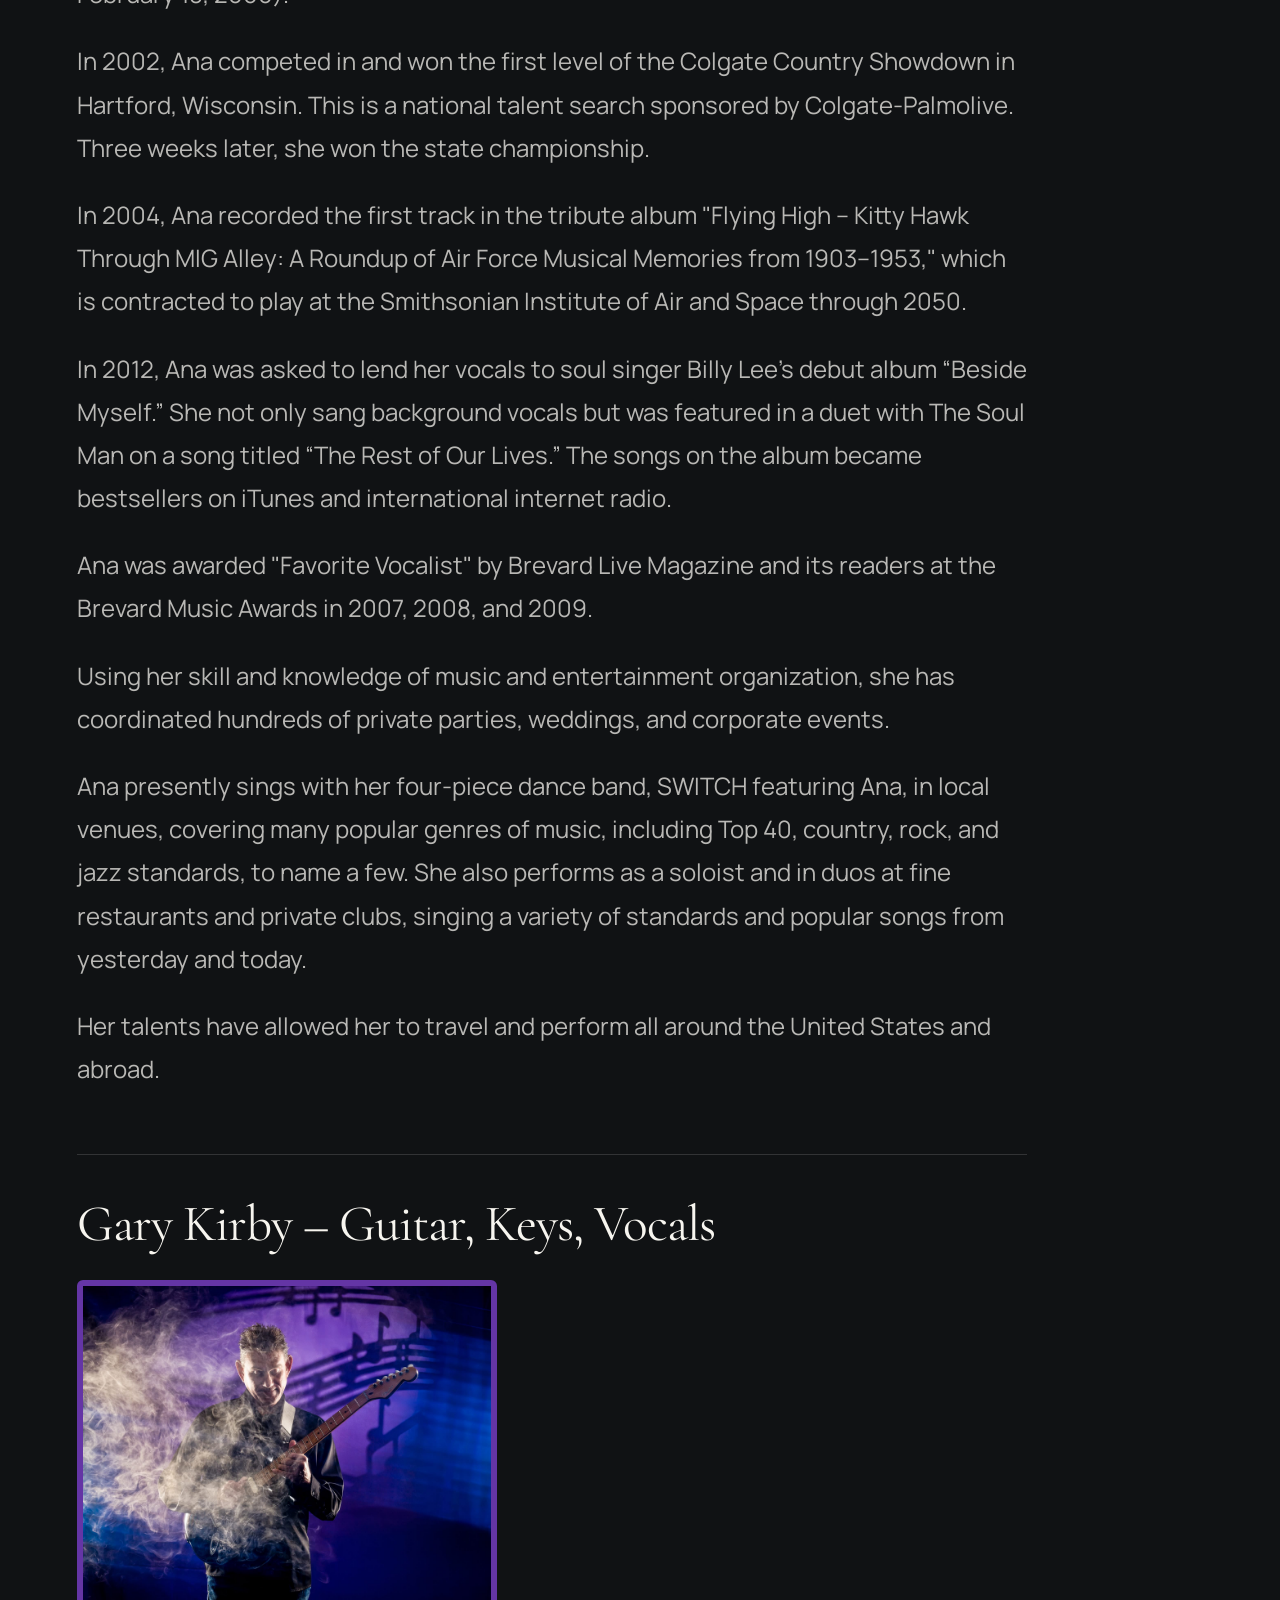
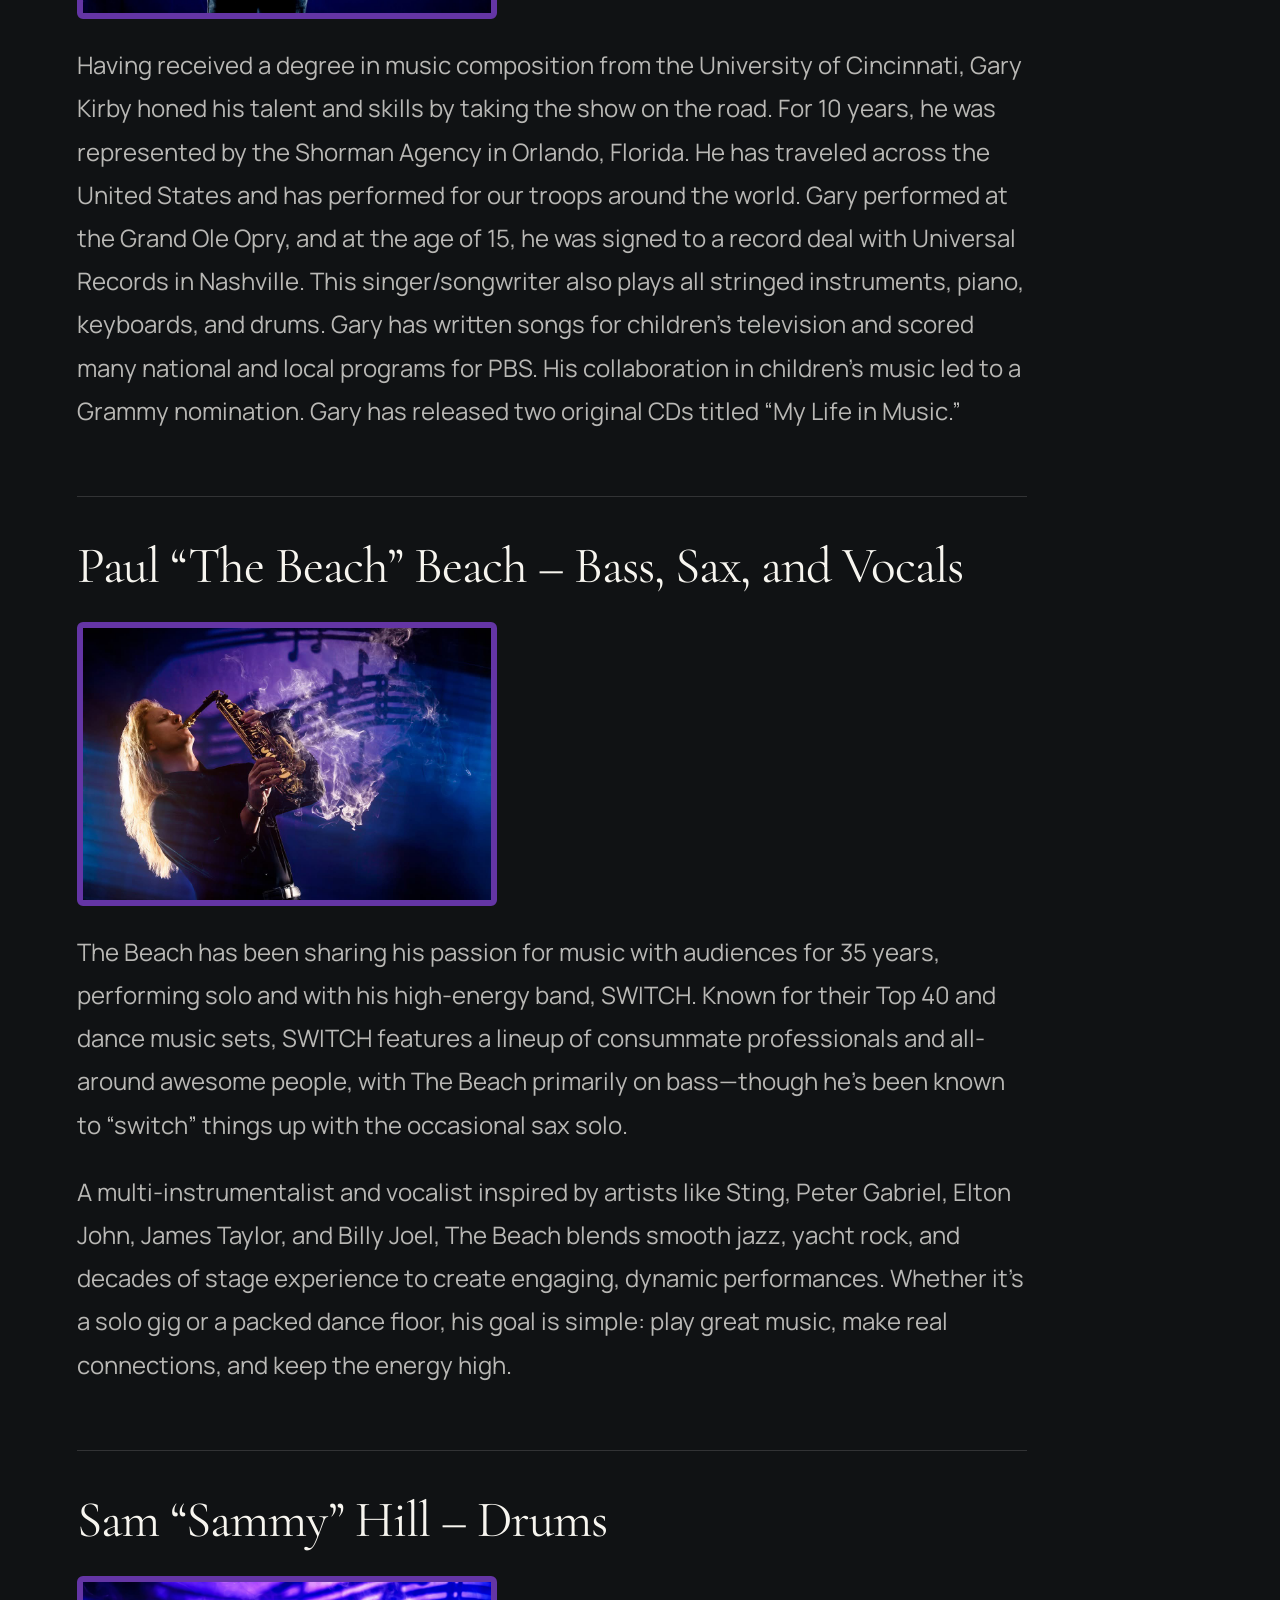
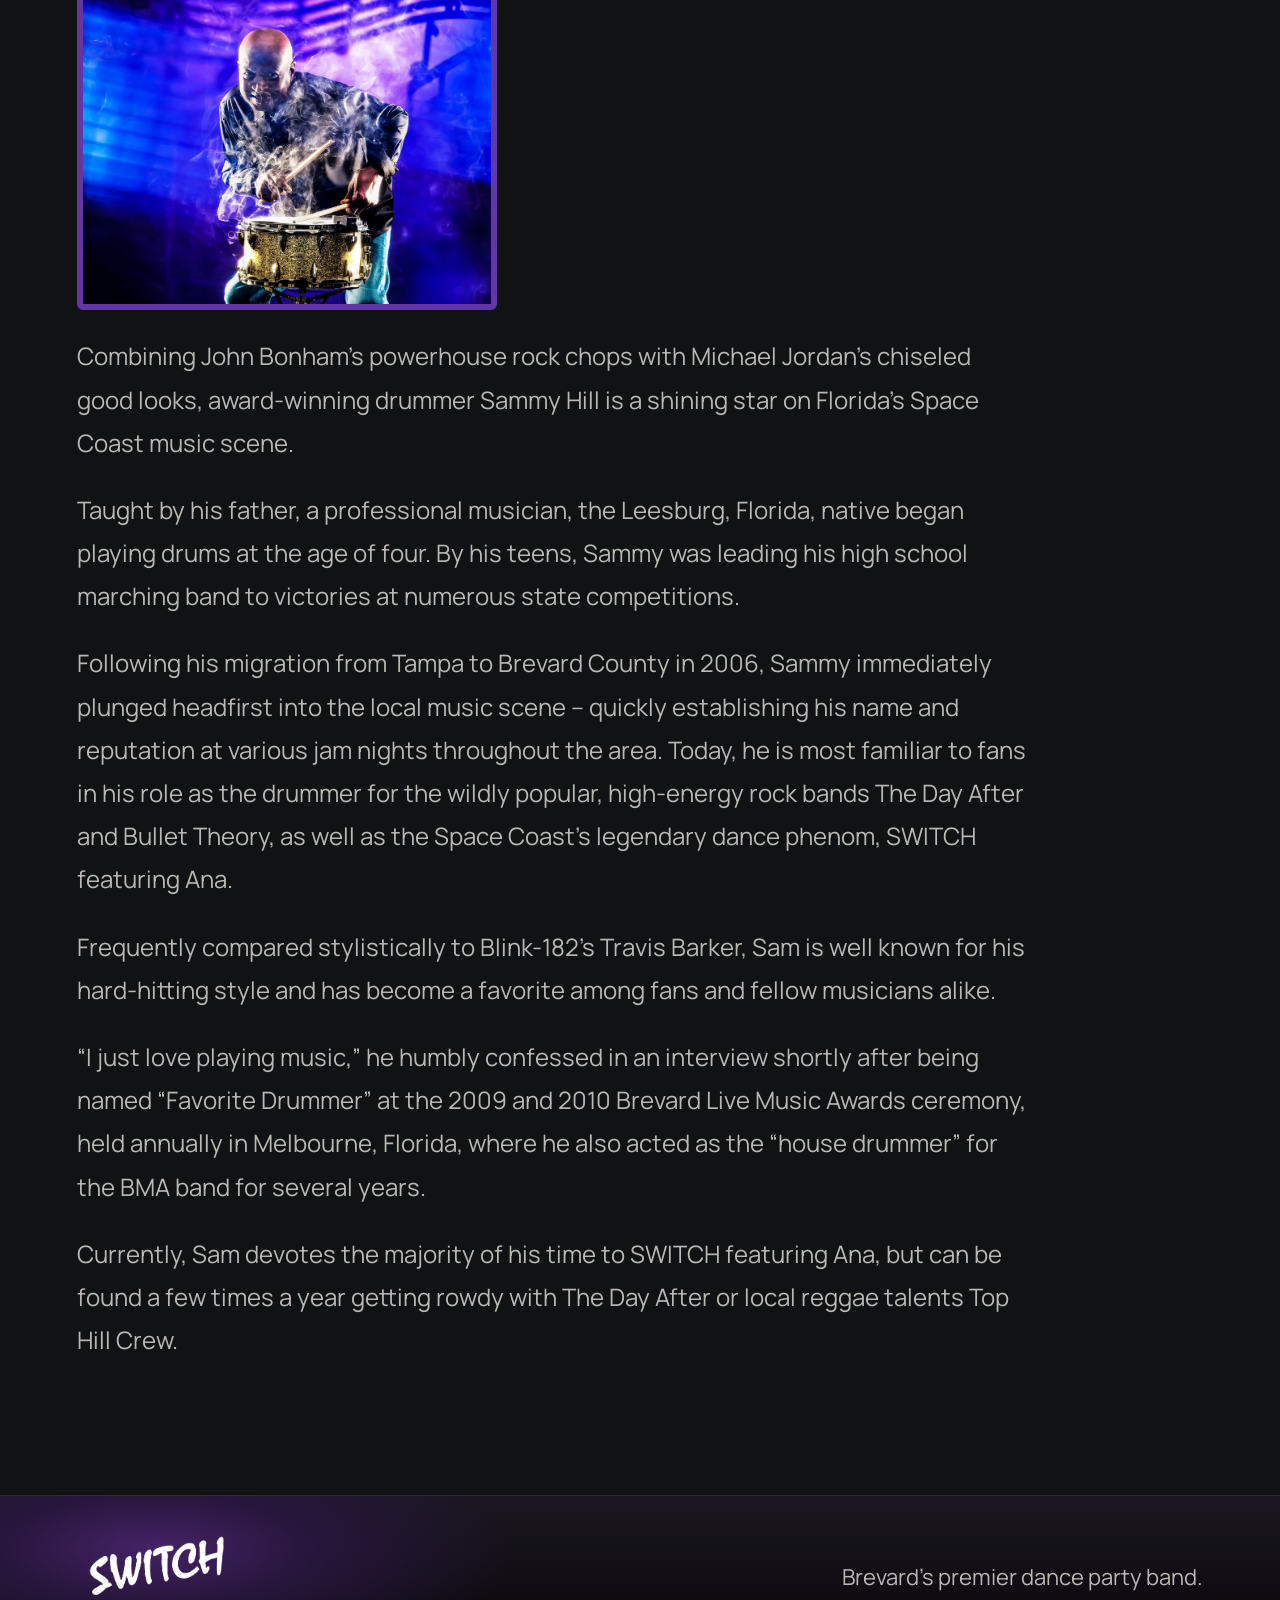
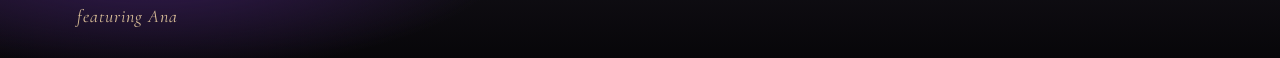
==== commit f4f449ba: "Slightly enlarge the navigation links" ====
--- a/band-bio.html
+++ b/band-bio.html
@@ -1,5 +1,5 @@
 <!doctype html>
-<html lang="en"><head><meta charset="utf-8"><meta name="viewport" content="width=device-width, initial-scale=1"><title>Band Bio · SWITCH featuring Ana</title><meta name="description" content="Band Bio for SWITCH featuring Ana, Brevard’s premier dance party band."><link rel="icon" href="assets/favicon.svg" type="image/svg+xml"><link rel="stylesheet" href="style.css?v=booking-pill"><style>.bio-copy .button.primary{background:#6435a5;color:#fff}.bio-copy .button.primary:hover{background:#7b46bd;color:#fff}
+<html lang="en"><head><meta charset="utf-8"><meta name="viewport" content="width=device-width, initial-scale=1"><title>Band Bio · SWITCH featuring Ana</title><meta name="description" content="Band Bio for SWITCH featuring Ana, Brevard’s premier dance party band."><link rel="icon" href="assets/favicon.svg" type="image/svg+xml"><link rel="stylesheet" href="style.css?v=larger-nav"><style>.bio-copy .button.primary{background:#6435a5;color:#fff}.bio-copy .button.primary:hover{background:#7b46bd;color:#fff}
 .artist-portrait {
   display: block;
   width: 100%;
--- a/style.css
+++ b/style.css
@@ -1,6 +1,6 @@
 @import url('https://fonts.googleapis.com/css2?family=Cormorant+Garamond:ital,wght@0,400;0,500;0,600;1,400;1,500&family=Manrope:wght@400;500;600;700&display=swap');
 :root{--bg:#101214;--surface:#191b1e;--ink:#f7f5ef;--muted:#b9b8b5;--gold:#d2b77e;--line:#ffffff24;--serif:'Cormorant Garamond',Georgia,serif;--sans:'Manrope',Arial,sans-serif}
-*{box-sizing:border-box}html{scroll-behavior:smooth;scroll-padding-top:30px}body{margin:0;background:var(--bg);color:var(--ink);font:400 16px/1.7 var(--sans);-webkit-font-smoothing:antialiased}a{color:inherit;text-decoration:none}a:hover{text-decoration:underline;text-underline-offset:6px}button,input,textarea{font:inherit}button,a,input,textarea{touch-action:manipulation}a:focus-visible,button:focus-visible,input:focus-visible,textarea:focus-visible{outline:2px solid var(--gold);outline-offset:6px}.skip{position:fixed;top:-100px;padding:12px;background:var(--ink);color:var(--bg);z-index:50}.skip:focus{top:10px}.header{max-width:1600px;margin:auto;min-height:110px;padding:24px 6%;display:flex;align-items:center;justify-content:space-between;gap:24px;border-bottom:1px solid var(--line)}.wordmark{font:600 34px/1 var(--sans);letter-spacing:6px}.wordmark span{display:block;font:italic 400 21px/1.2 var(--serif);letter-spacing:1px;margin-top:5px;color:var(--gold)}nav{display:flex;align-items:center;gap:36px;font-size:14px}.hero{max-width:1600px;margin:auto;display:grid;grid-template-columns:.85fr 1.15fr;min-height:690px;align-items:center;padding:68px 0 70px 6%;gap:4%}.hero-copy{padding:20px 0 28px;position:relative;z-index:1}.eyebrow{text-transform:uppercase;letter-spacing:2.6px;font-size:12px;font-weight:600;color:var(--gold);margin:0 0 24px}h1,h2{font-family:var(--serif);font-weight:400;line-height:1.02;letter-spacing:-2px;margin:0}h1{font-size:clamp(74px,7.7vw,122px)}em{font-weight:400;color:var(--gold)}.intro{font-size:18px;margin:28px 0 12px;font-weight:500}.hero-description{color:var(--muted);max-width:390px;margin:0 0 32px;line-height:1.8}.hero-buttons{display:flex;gap:14px;flex-wrap:wrap}.button{display:inline-flex;justify-content:center;align-items:center;min-height:52px;padding:14px 27px;font-size:14px;letter-spacing:.3px;font-weight:600;border:1px solid transparent;cursor:pointer;transition:background .2s,color .2s}.primary{background:var(--gold);color:var(--bg)}.primary:hover{background:#e5cb94;text-decoration:none}.secondary{border-color:#ffffff40;background:transparent;color:var(--ink)}.secondary:hover{background:#ffffff0e;text-decoration:none}.hero-photo{margin:0;position:relative;align-self:stretch;display:flex;flex-direction:column;justify-content:center;padding:14px 0 14px 18px}.hero-photo::before{content:'';position:absolute;inset:0 7% 35px 0;border:1px solid #d2b77e45;pointer-events:none}.hero-photo img{position:relative;display:block;width:100%;height:510px;object-fit:cover;object-position:48% center;filter:saturate(.65) brightness(.87)}.hero-photo figcaption{position:relative;padding:20px 24px 0 0;color:var(--muted);font-size:12px;letter-spacing:.8px}.hero-photo figcaption span{color:var(--gold);font-weight:600;letter-spacing:2px;margin-right:12px}.ribbon{max-width:1408px;margin:0 auto;display:flex;justify-content:space-between;gap:24px;padding:27px 0;border-top:1px solid var(--line);border-bottom:1px solid var(--line);color:var(--muted);font-size:12px;letter-spacing:2px;text-transform:uppercase}.ribbon span:first-child{color:var(--gold)}.section{max-width:1600px;margin:auto;padding:110px 6%}.section-heading{display:flex;align-items:flex-end;justify-content:space-between;gap:30px;margin-bottom:48px}h2{font-size:clamp(48px,4.8vw,76px)}.section-heading .eyebrow{margin-bottom:14px}.section-heading>p{color:var(--muted);margin:0;font-size:16px}.band-grid{display:grid;grid-template-columns:repeat(4,minmax(0,1fr));gap:26px}.member{margin:0}.member img{display:block;width:100%;aspect-ratio:4/5;object-fit:cover;filter:saturate(.65);transition:filter .3s}.member:hover img{filter:saturate(1)}.member>div{padding:22px 0 10px;display:flex;gap:16px;align-items:baseline;border-bottom:1px solid var(--line)}.member span{color:var(--gold);font-size:12px;letter-spacing:1px}h3{margin:0;font-weight:500;font-size:20px;line-height:1.4;letter-spacing:-.4px}.member h3{font-family:var(--serif);font-size:29px}.events-section{background:#f2f1ed;color:#202224;max-width:none}.events-section>.section-heading,.event-list,.schedule-note{max-width:1408px;margin-left:auto;margin-right:auto}.events-section .eyebrow{color:#80652f}.text-link{font-size:14px;border-bottom:1px solid currentColor;padding-bottom:5px;color:#6b522a}.event{display:grid;grid-template-columns:85px minmax(0,1fr) 170px 150px;gap:28px;align-items:center;padding:29px 0;border-top:1px solid #20222425}.event:last-child{border-bottom:1px solid #20222425}.date{line-height:1;text-align:left;border-right:1px solid #20222425}.date span{display:block;font-size:12px;letter-spacing:1.8px;color:#80652f;margin-bottom:6px}.date strong{font:500 48px/1 var(--serif)}.venue h3{font-size:20px}.venue p{font-size:14px;color:#63645f;margin:7px 0 0}.time{font-size:14px;margin:0;white-space:nowrap}.event>a{font-size:14px;color:#6b522a}.event-note{font-size:14px;color:#63645f}.schedule-note{font-size:13px;color:#63645f;margin-top:24px;margin-bottom:0}.booking-section{display:grid;grid-template-columns:1fr 1fr;gap:12%;align-items:center;padding-top:120px;padding-bottom:120px}.booking-copy h2{font-size:clamp(64px,6.6vw,102px)}.booking-copy>p:not(.eyebrow){color:var(--muted);max-width:390px;margin:28px 0}.social{display:flex;gap:28px;font-size:14px;color:var(--gold)}.social a{border-bottom:1px solid #d2b77e55;padding-bottom:4px}form{border:1px solid var(--line);background:var(--surface);padding:36px 40px}form h3{font:400 36px/1.2 var(--serif);margin-bottom:28px}label{display:block;margin:20px 0 8px;font-size:14px;color:#dedbd5}input,textarea{width:100%;min-width:0;color:var(--ink);background:var(--bg);border:1px solid #ffffff30;border-radius:0;padding:13px 14px}input::placeholder,textarea::placeholder{color:#9a9a96}textarea{resize:vertical}form .button{width:100%;margin-top:24px}.form-note{font-size:12px;color:var(--muted);margin:16px 0 0;line-height:1.7}#inquiry-preview{border-top:1px solid var(--line);padding-top:20px;margin-top:24px;white-space:pre-wrap;overflow-wrap:anywhere;font-size:14px}footer{display:flex;align-items:center;justify-content:space-between;gap:30px;max-width:1600px;margin:auto;padding:38px 6%;border-top:1px solid var(--line)}footer .wordmark{font-size:25px;letter-spacing:4px}footer .wordmark span{font-size:18px}footer p,footer>a:last-child{color:var(--muted);font-size:14px}
+*{box-sizing:border-box}html{scroll-behavior:smooth;scroll-padding-top:30px}body{margin:0;background:var(--bg);color:var(--ink);font:400 16px/1.7 var(--sans);-webkit-font-smoothing:antialiased}a{color:inherit;text-decoration:none}a:hover{text-decoration:underline;text-underline-offset:6px}button,input,textarea{font:inherit}button,a,input,textarea{touch-action:manipulation}a:focus-visible,button:focus-visible,input:focus-visible,textarea:focus-visible{outline:2px solid var(--gold);outline-offset:6px}.skip{position:fixed;top:-100px;padding:12px;background:var(--ink);color:var(--bg);z-index:50}.skip:focus{top:10px}.header{max-width:1600px;margin:auto;min-height:110px;padding:24px 6%;display:flex;align-items:center;justify-content:space-between;gap:24px;border-bottom:1px solid var(--line)}.wordmark{font:600 34px/1 var(--sans);letter-spacing:6px}.wordmark span{display:block;font:italic 400 21px/1.2 var(--serif);letter-spacing:1px;margin-top:5px;color:var(--gold)}nav{display:flex;align-items:center;gap:36px;font-size:15px}.hero{max-width:1600px;margin:auto;display:grid;grid-template-columns:.85fr 1.15fr;min-height:690px;align-items:center;padding:68px 0 70px 6%;gap:4%}.hero-copy{padding:20px 0 28px;position:relative;z-index:1}.eyebrow{text-transform:uppercase;letter-spacing:2.6px;font-size:12px;font-weight:600;color:var(--gold);margin:0 0 24px}h1,h2{font-family:var(--serif);font-weight:400;line-height:1.02;letter-spacing:-2px;margin:0}h1{font-size:clamp(74px,7.7vw,122px)}em{font-weight:400;color:var(--gold)}.intro{font-size:18px;margin:28px 0 12px;font-weight:500}.hero-description{color:var(--muted);max-width:390px;margin:0 0 32px;line-height:1.8}.hero-buttons{display:flex;gap:14px;flex-wrap:wrap}.button{display:inline-flex;justify-content:center;align-items:center;min-height:52px;padding:14px 27px;font-size:14px;letter-spacing:.3px;font-weight:600;border:1px solid transparent;cursor:pointer;transition:background .2s,color .2s}.primary{background:var(--gold);color:var(--bg)}.primary:hover{background:#e5cb94;text-decoration:none}.secondary{border-color:#ffffff40;background:transparent;color:var(--ink)}.secondary:hover{background:#ffffff0e;text-decoration:none}.hero-photo{margin:0;position:relative;align-self:stretch;display:flex;flex-direction:column;justify-content:center;padding:14px 0 14px 18px}.hero-photo::before{content:'';position:absolute;inset:0 7% 35px 0;border:1px solid #d2b77e45;pointer-events:none}.hero-photo img{position:relative;display:block;width:100%;height:510px;object-fit:cover;object-position:48% center;filter:saturate(.65) brightness(.87)}.hero-photo figcaption{position:relative;padding:20px 24px 0 0;color:var(--muted);font-size:12px;letter-spacing:.8px}.hero-photo figcaption span{color:var(--gold);font-weight:600;letter-spacing:2px;margin-right:12px}.ribbon{max-width:1408px;margin:0 auto;display:flex;justify-content:space-between;gap:24px;padding:27px 0;border-top:1px solid var(--line);border-bottom:1px solid var(--line);color:var(--muted);font-size:12px;letter-spacing:2px;text-transform:uppercase}.ribbon span:first-child{color:var(--gold)}.section{max-width:1600px;margin:auto;padding:110px 6%}.section-heading{display:flex;align-items:flex-end;justify-content:space-between;gap:30px;margin-bottom:48px}h2{font-size:clamp(48px,4.8vw,76px)}.section-heading .eyebrow{margin-bottom:14px}.section-heading>p{color:var(--muted);margin:0;font-size:16px}.band-grid{display:grid;grid-template-columns:repeat(4,minmax(0,1fr));gap:26px}.member{margin:0}.member img{display:block;width:100%;aspect-ratio:4/5;object-fit:cover;filter:saturate(.65);transition:filter .3s}.member:hover img{filter:saturate(1)}.member>div{padding:22px 0 10px;display:flex;gap:16px;align-items:baseline;border-bottom:1px solid var(--line)}.member span{color:var(--gold);font-size:12px;letter-spacing:1px}h3{margin:0;font-weight:500;font-size:20px;line-height:1.4;letter-spacing:-.4px}.member h3{font-family:var(--serif);font-size:29px}.events-section{background:#f2f1ed;color:#202224;max-width:none}.events-section>.section-heading,.event-list,.schedule-note{max-width:1408px;margin-left:auto;margin-right:auto}.events-section .eyebrow{color:#80652f}.text-link{font-size:14px;border-bottom:1px solid currentColor;padding-bottom:5px;color:#6b522a}.event{display:grid;grid-template-columns:85px minmax(0,1fr) 170px 150px;gap:28px;align-items:center;padding:29px 0;border-top:1px solid #20222425}.event:last-child{border-bottom:1px solid #20222425}.date{line-height:1;text-align:left;border-right:1px solid #20222425}.date span{display:block;font-size:12px;letter-spacing:1.8px;color:#80652f;margin-bottom:6px}.date strong{font:500 48px/1 var(--serif)}.venue h3{font-size:20px}.venue p{font-size:14px;color:#63645f;margin:7px 0 0}.time{font-size:14px;margin:0;white-space:nowrap}.event>a{font-size:14px;color:#6b522a}.event-note{font-size:14px;color:#63645f}.schedule-note{font-size:13px;color:#63645f;margin-top:24px;margin-bottom:0}.booking-section{display:grid;grid-template-columns:1fr 1fr;gap:12%;align-items:center;padding-top:120px;padding-bottom:120px}.booking-copy h2{font-size:clamp(64px,6.6vw,102px)}.booking-copy>p:not(.eyebrow){color:var(--muted);max-width:390px;margin:28px 0}.social{display:flex;gap:28px;font-size:14px;color:var(--gold)}.social a{border-bottom:1px solid #d2b77e55;padding-bottom:4px}form{border:1px solid var(--line);background:var(--surface);padding:36px 40px}form h3{font:400 36px/1.2 var(--serif);margin-bottom:28px}label{display:block;margin:20px 0 8px;font-size:14px;color:#dedbd5}input,textarea{width:100%;min-width:0;color:var(--ink);background:var(--bg);border:1px solid #ffffff30;border-radius:0;padding:13px 14px}input::placeholder,textarea::placeholder{color:#9a9a96}textarea{resize:vertical}form .button{width:100%;margin-top:24px}.form-note{font-size:12px;color:var(--muted);margin:16px 0 0;line-height:1.7}#inquiry-preview{border-top:1px solid var(--line);padding-top:20px;margin-top:24px;white-space:pre-wrap;overflow-wrap:anywhere;font-size:14px}footer{display:flex;align-items:center;justify-content:space-between;gap:30px;max-width:1600px;margin:auto;padding:38px 6%;border-top:1px solid var(--line)}footer .wordmark{font-size:25px;letter-spacing:4px}footer .wordmark span{font-size:18px}footer p,footer>a:last-child{color:var(--muted);font-size:14px}
 @media(min-width:1601px){.ribbon{max-width:1408px}}
 @media(max-width:1600px){.ribbon{margin-left:6%;margin-right:6%}}
 @media(max-width:1000px){.hero{min-height:580px;padding-top:50px;padding-bottom:50px;gap:3%;grid-template-columns:1fr 1fr}h1{font-size:86px}.hero-photo img{height:440px}.intro{font-size:16px}.section{padding-top:80px;padding-bottom:80px}.band-grid{gap:18px}.member h3{font-size:25px}.event{grid-template-columns:70px minmax(0,1fr) 140px;gap:20px}.event>a,.event-note{grid-column:2}.booking-section{gap:6%}form{padding:30px}.section-heading{gap:24px}.section-heading>p{max-width:210px}}
@@ -171,8 +171,8 @@
 .bio-band-name>span{align-self:flex-start;margin-left:0;font:italic 400 clamp(24px,2.6vw,36px)/1.2 var(--serif);color:#d2b77e;letter-spacing:1px}
 
 /* Keep phone navigation pills even and their labels on one line. */
-@media(max-width:700px){.header nav>a{white-space:nowrap;font-size:13px;gap:5px;padding:10px 6px;justify-content:center}.header nav .nav-book{padding:10px 4px!important}}
-@media(max-width:360px){.header nav>a{font-size:12px;padding:10px 4px}.header nav>a svg{width:15px;height:15px}}
+@media(max-width:700px){.header nav>a{white-space:nowrap;font-size:14px;gap:5px;padding:10px 6px;justify-content:center}.header nav .nav-book{padding:10px 4px!important}}
+@media(max-width:360px){.header nav>a{font-size:13px;padding:10px 4px}.header nav>a svg{width:15px;height:15px}}
 
 /* Purple emphasis for the booking heading. */
 .booking-section .booking-copy h2 em{color:#b784ed}
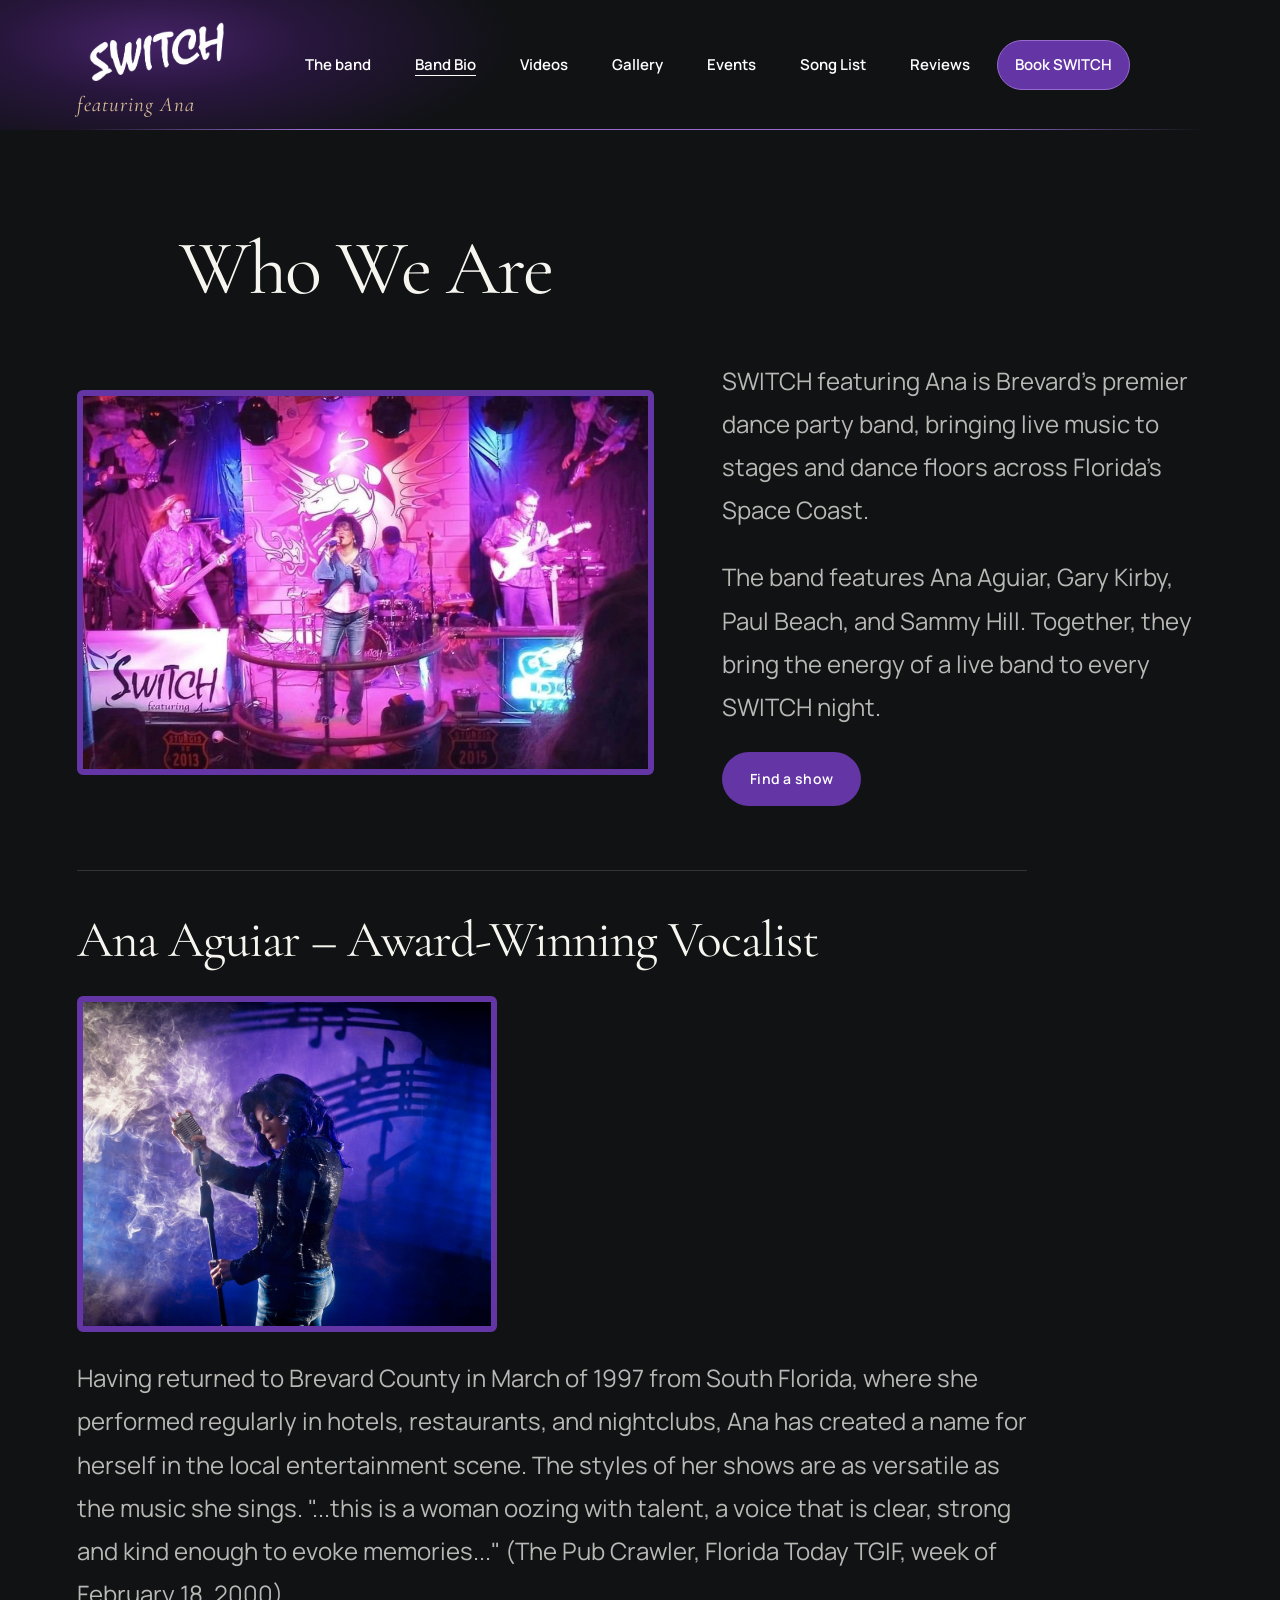
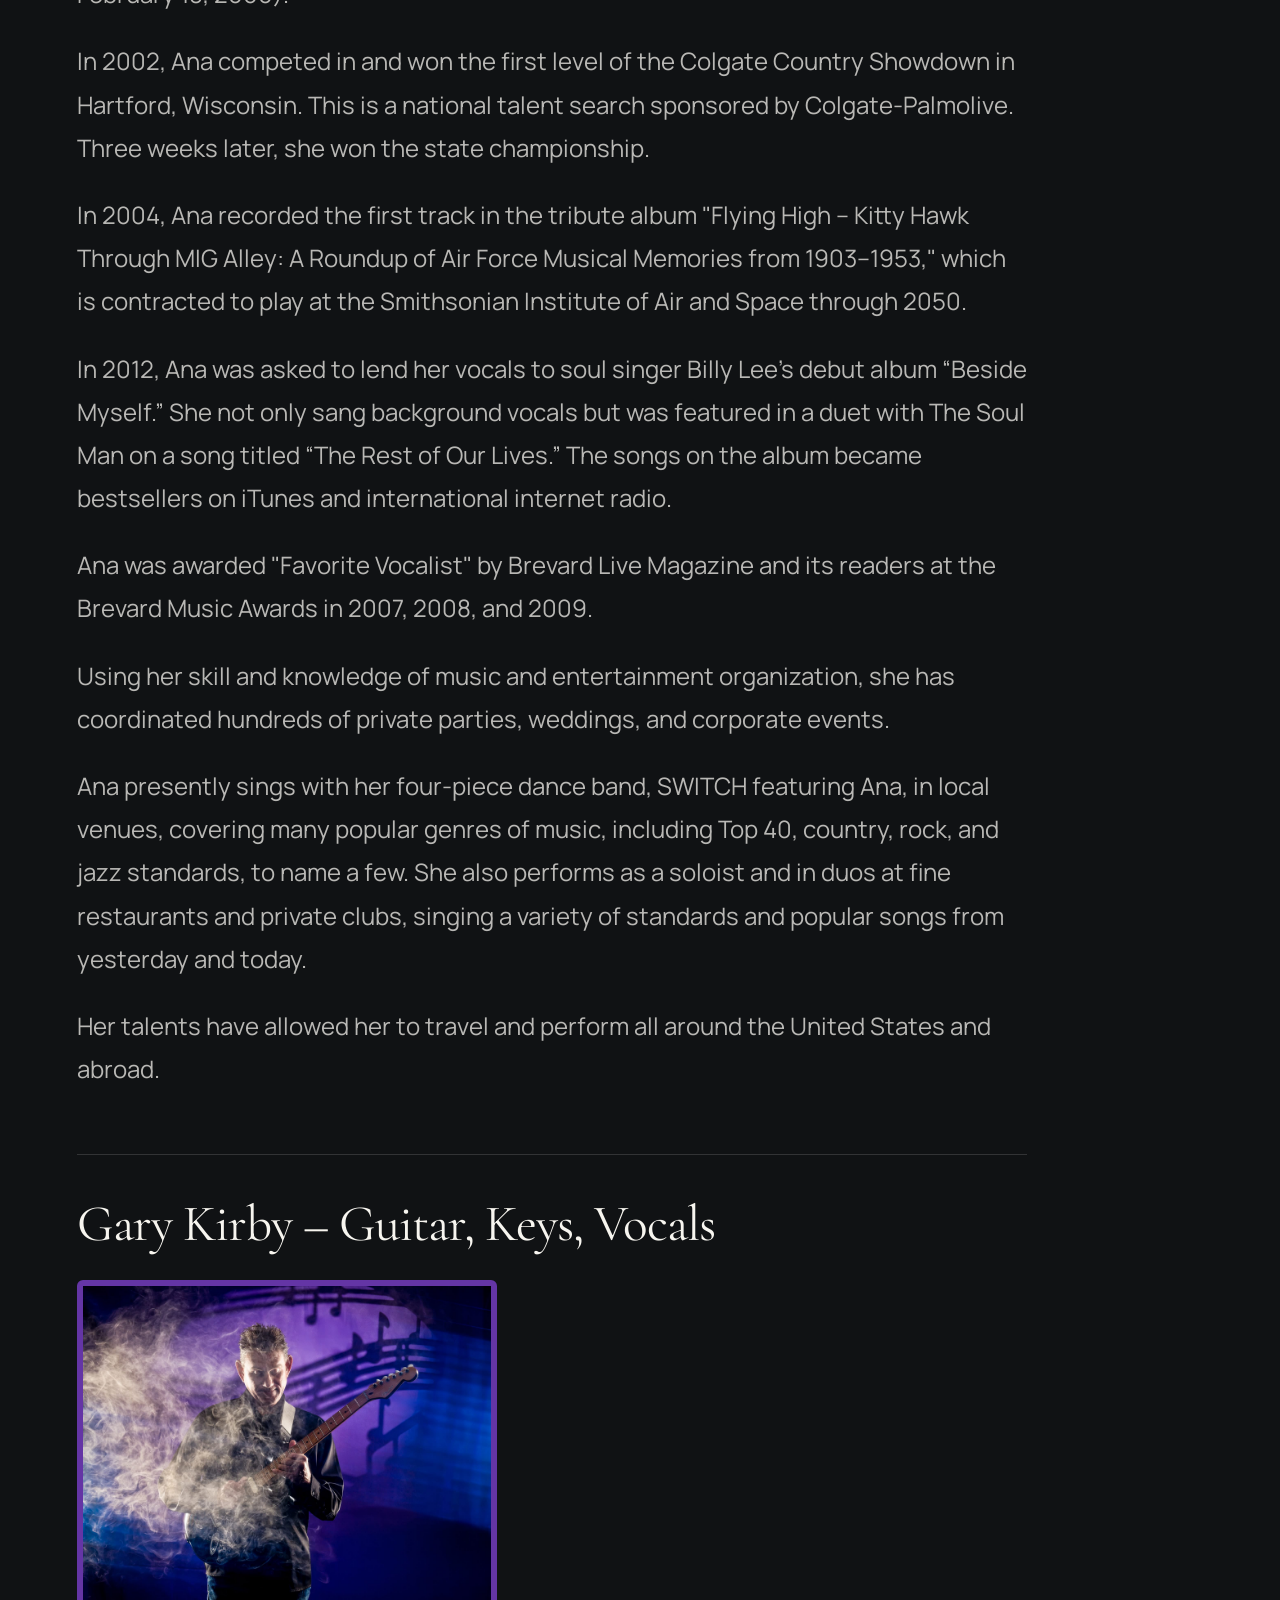
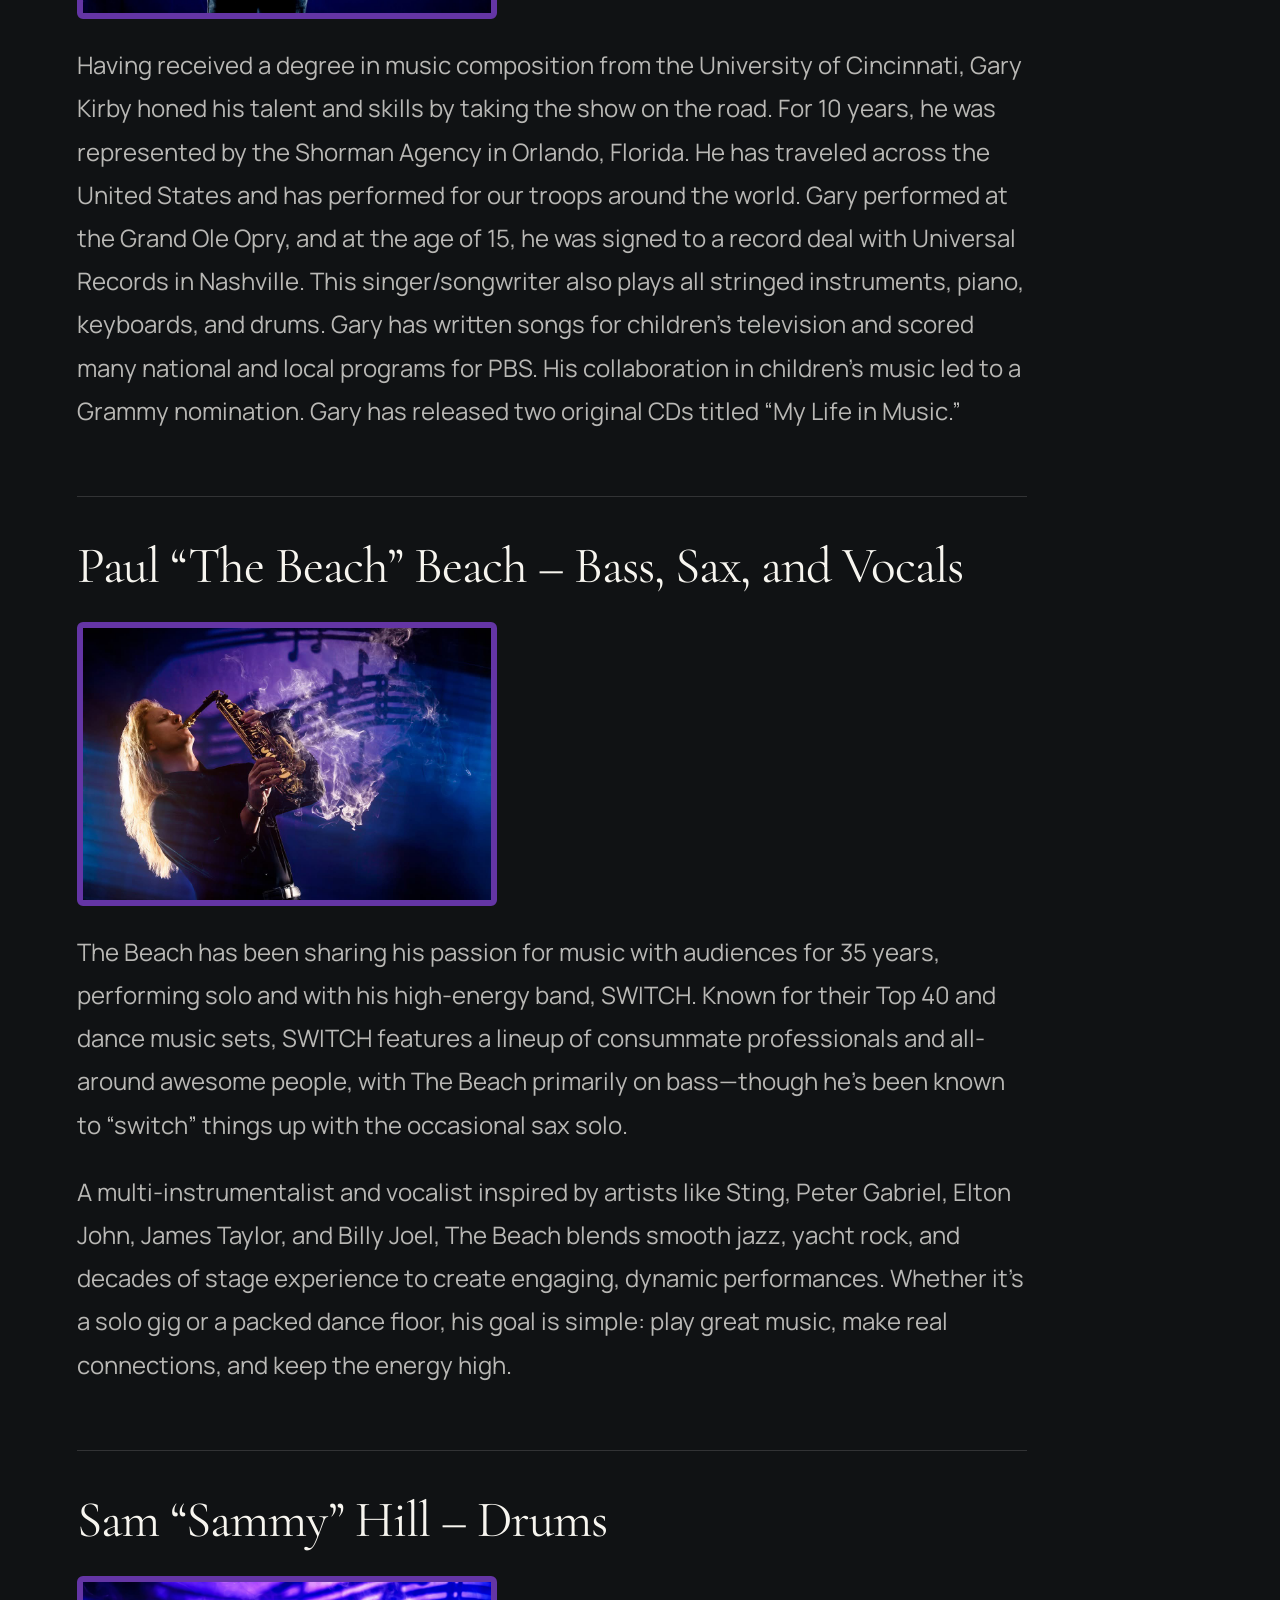
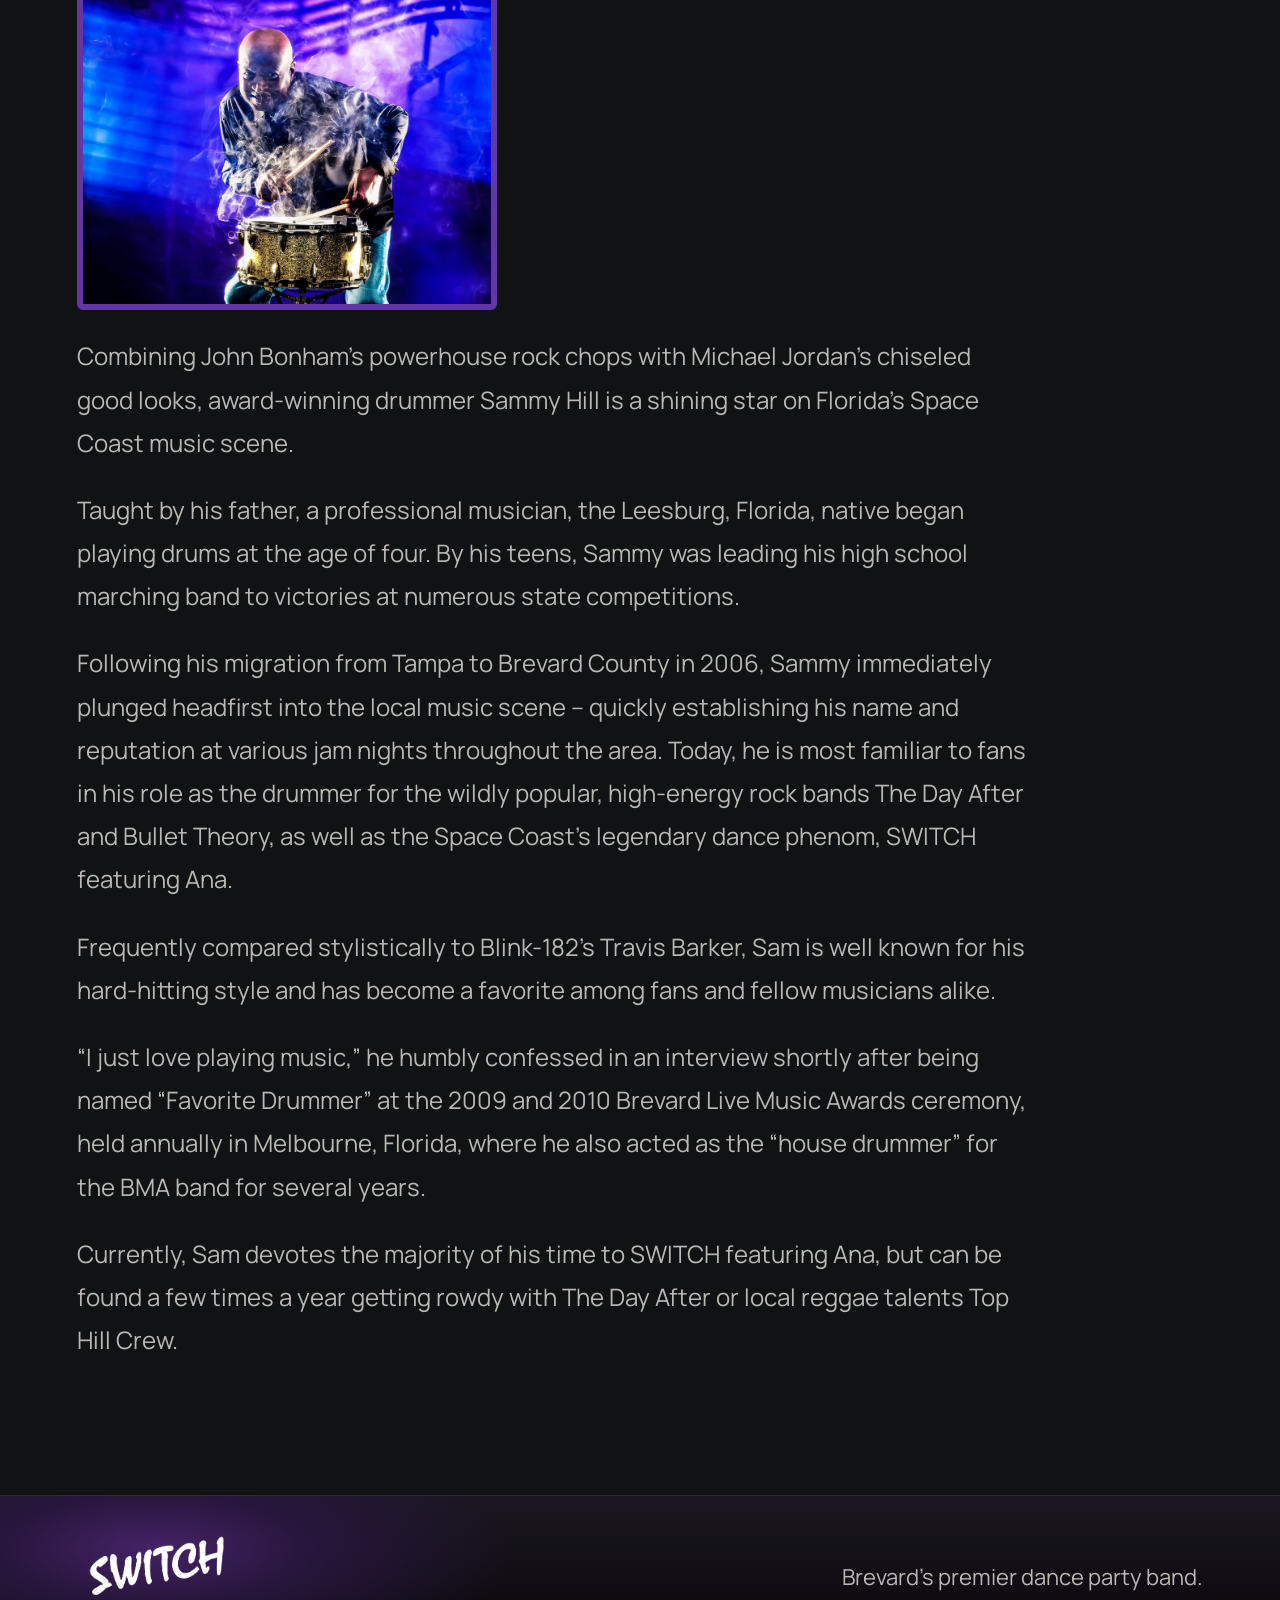
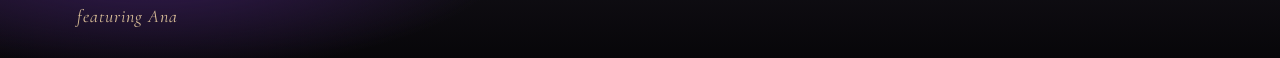
==== commit d6fdfe69: "Round the Band Bio show link and start homepage mist in motion" ====
--- a/band-bio.html
+++ b/band-bio.html
@@ -1,5 +1,8 @@
 <!doctype html>
 <html lang="en"><head><meta charset="utf-8"><meta name="viewport" content="width=device-width, initial-scale=1"><title>Band Bio · SWITCH featuring Ana</title><meta name="description" content="Band Bio for SWITCH featuring Ana, Brevard’s premier dance party band."><link rel="icon" href="assets/favicon.svg" type="image/svg+xml"><link rel="stylesheet" href="style.css?v=larger-nav"><style>.bio-copy .button.primary{background:#6435a5;color:#fff}.bio-copy .button.primary:hover{background:#7b46bd;color:#fff}
+.bio-copy .button.primary {
+  border-radius: 999px;
+}
 .artist-portrait {
   display: block;
   width: 100%;
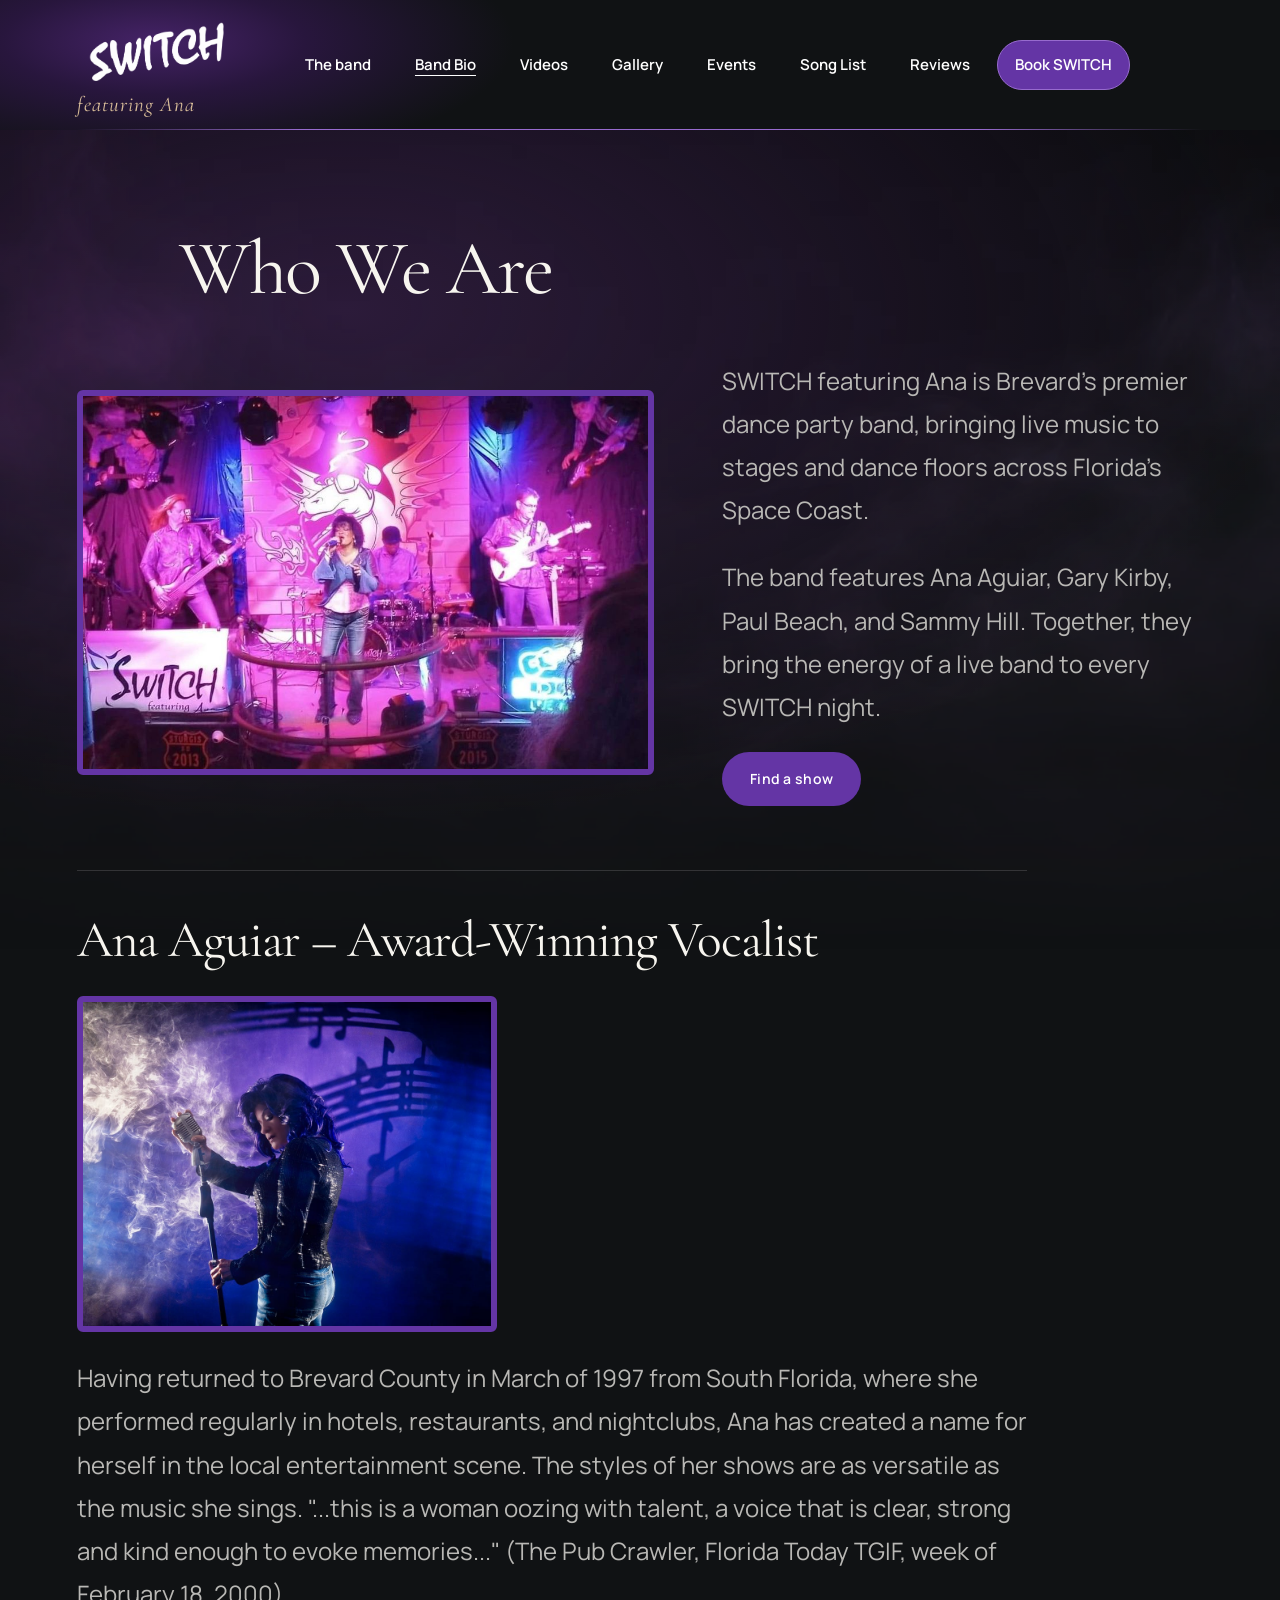
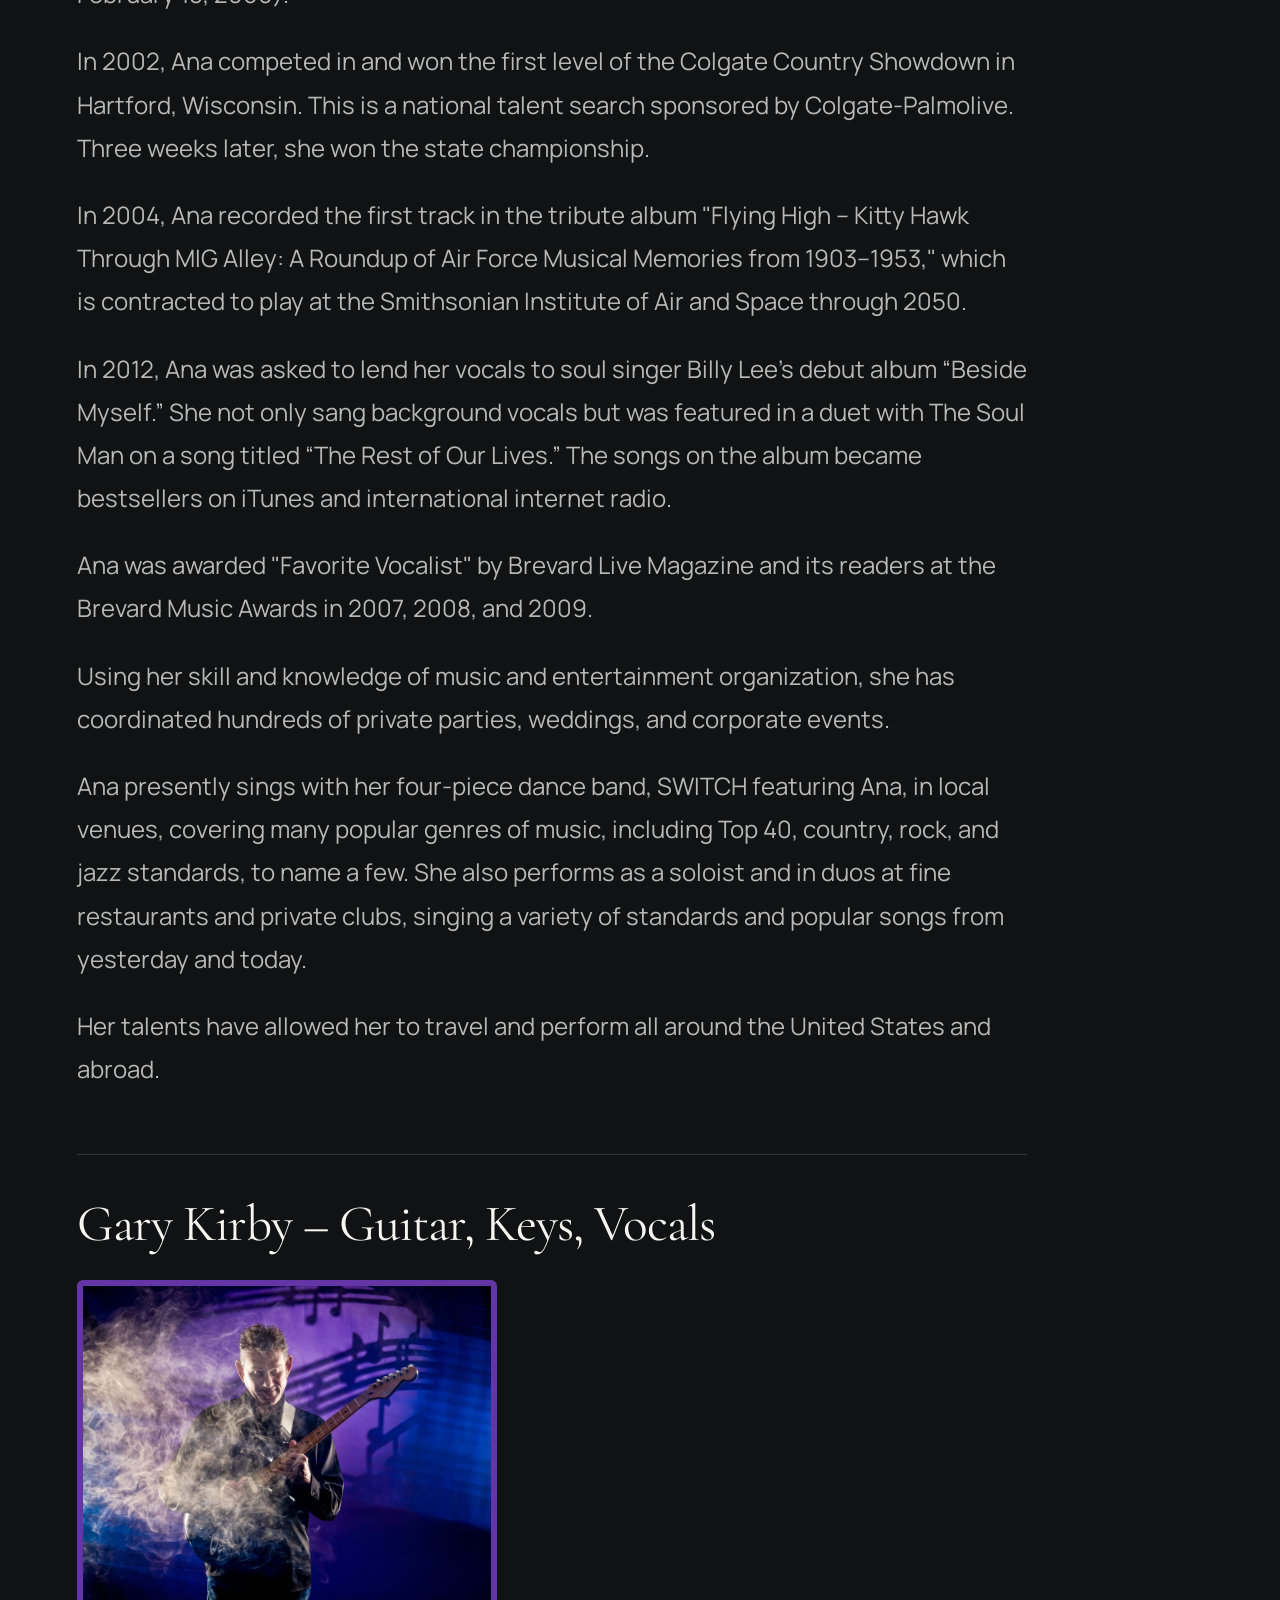
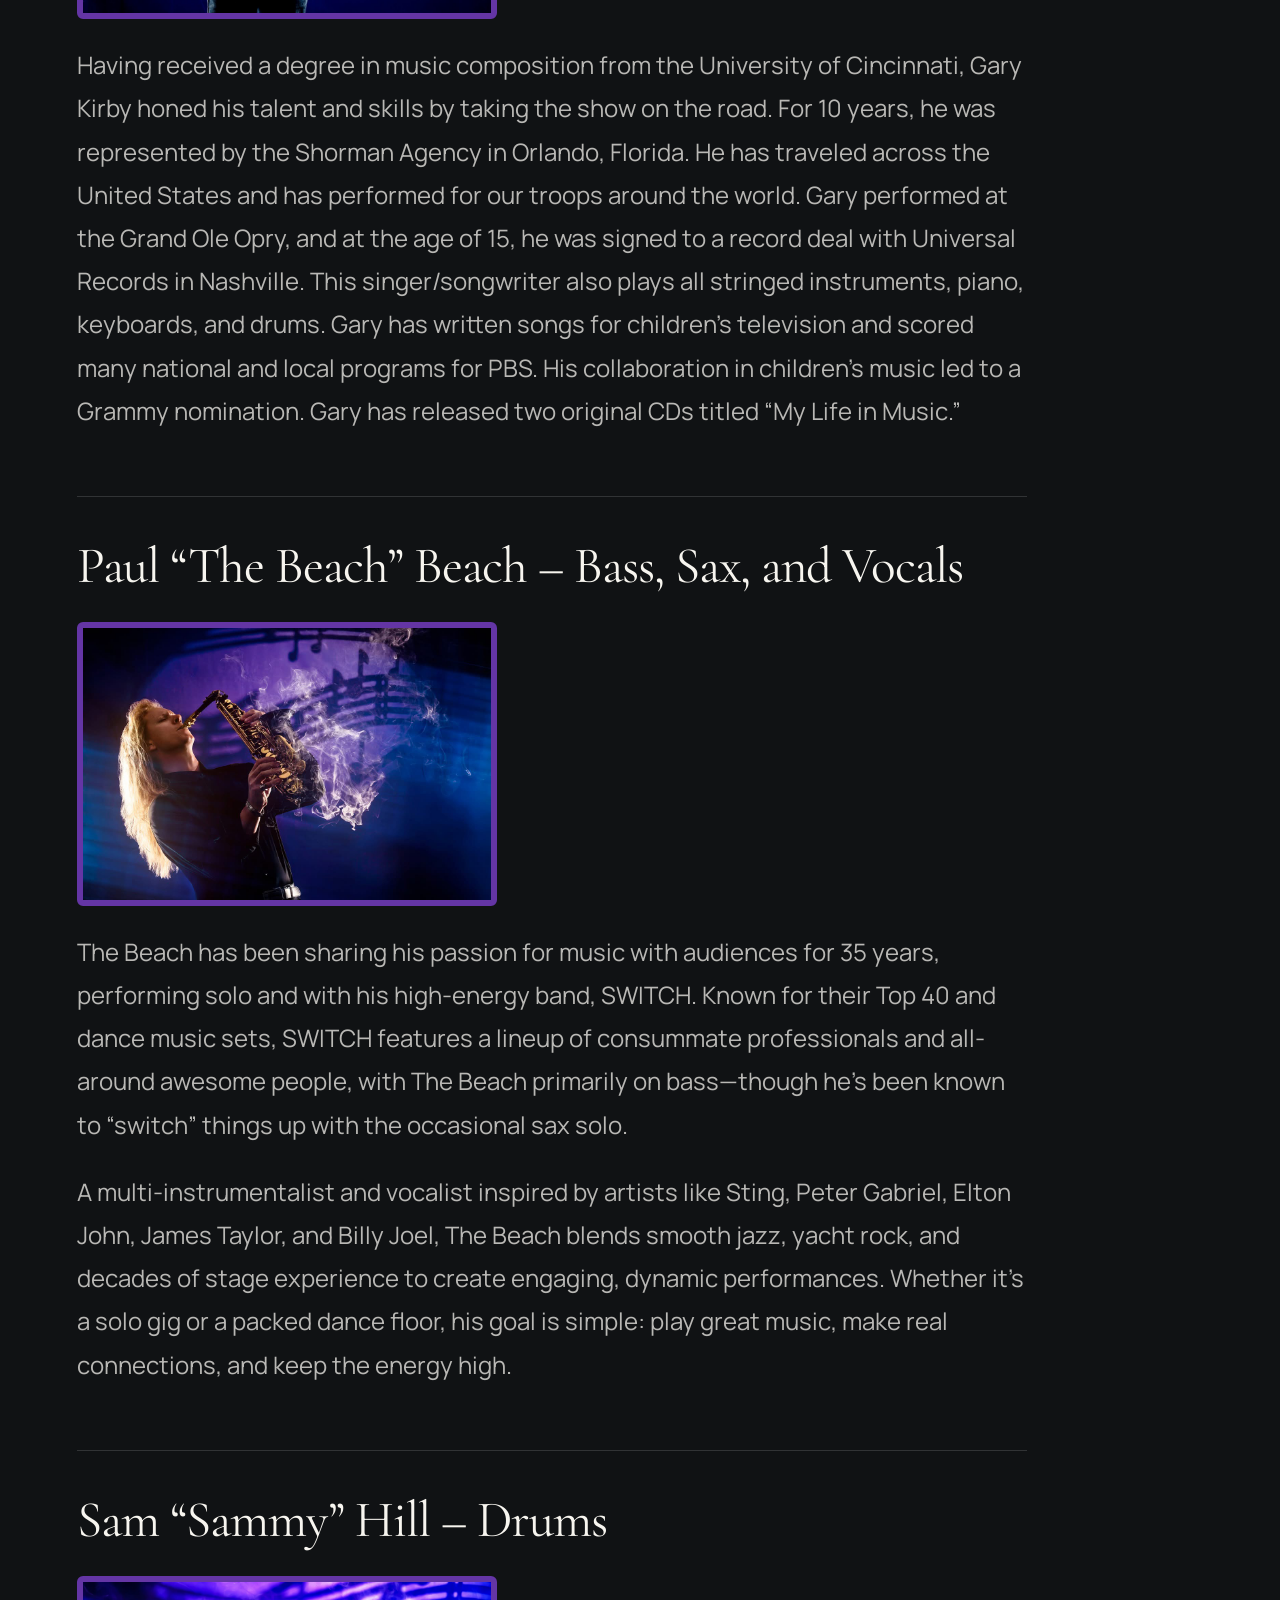
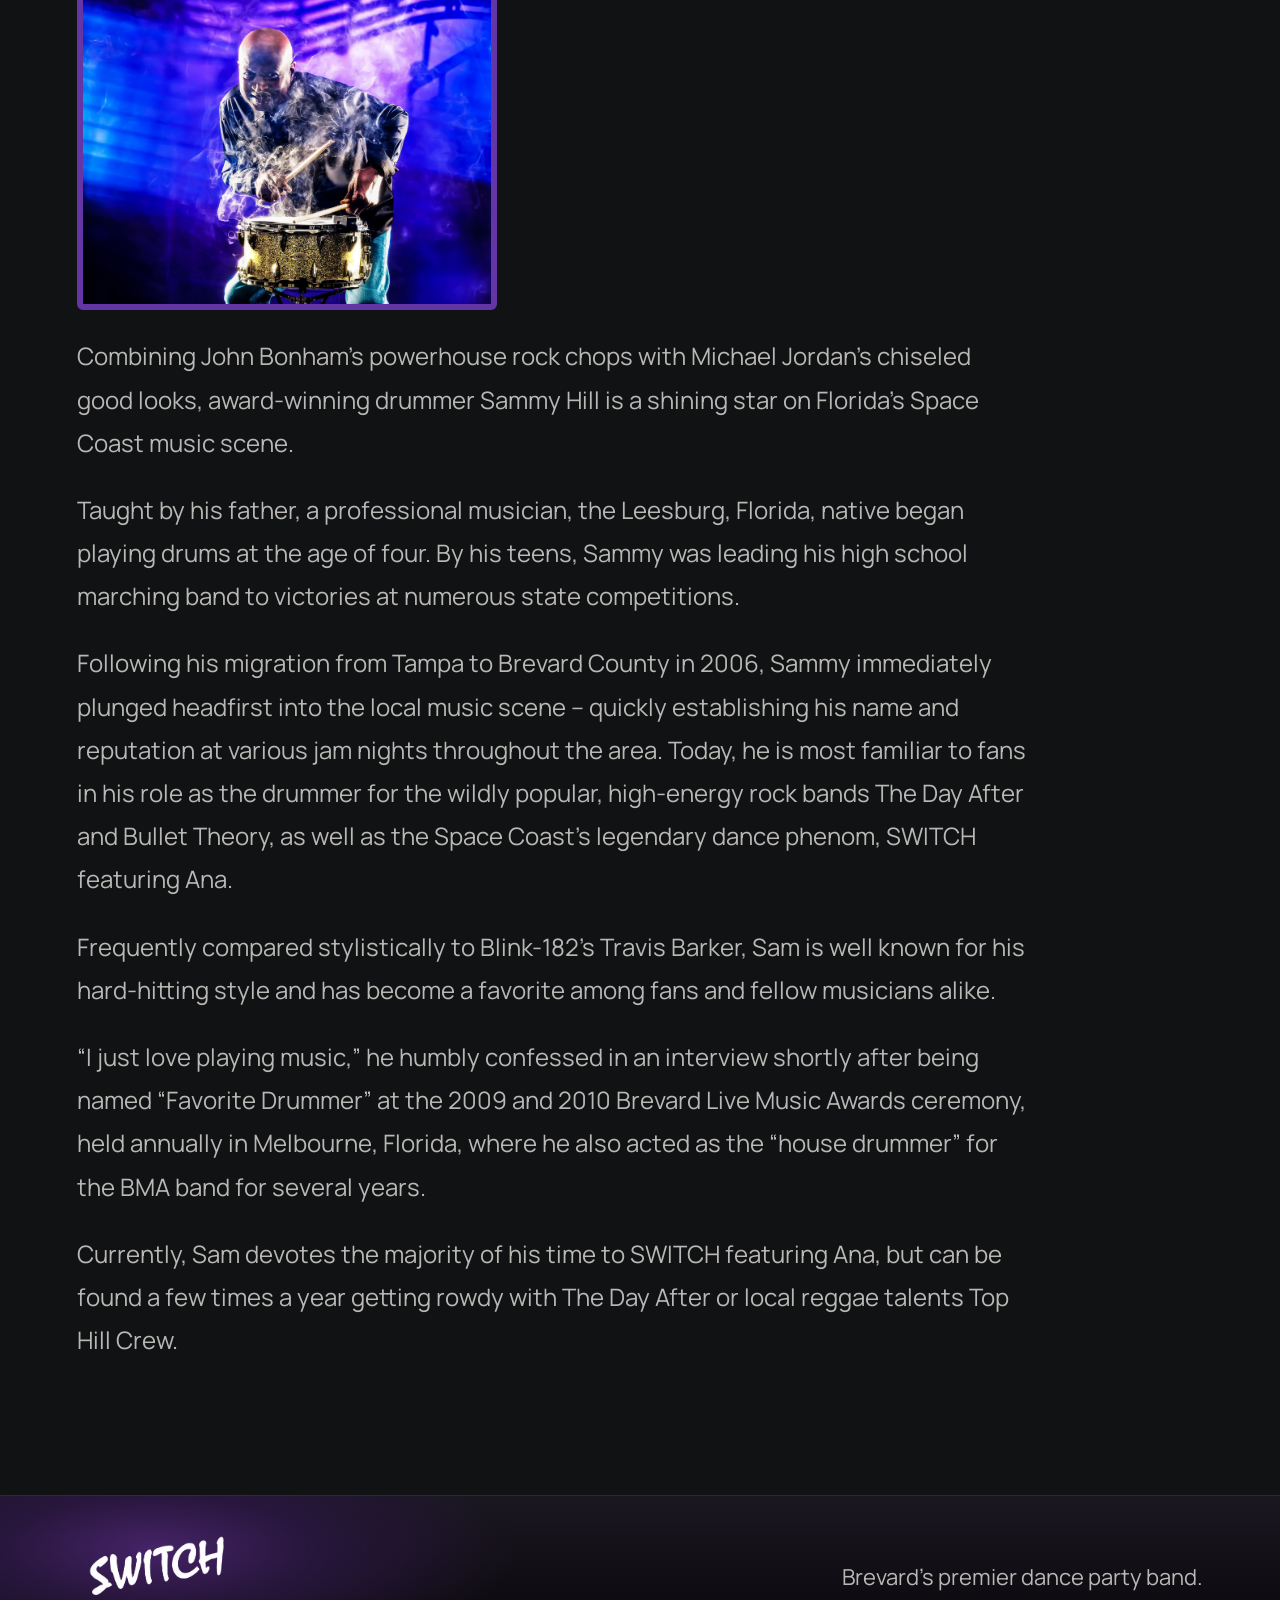
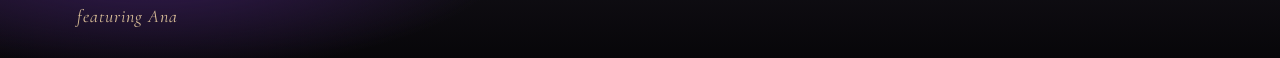
==== commit b89f9559: "Add a soft purple haze behind Who We Are" ====
--- a/band-bio.html
+++ b/band-bio.html
@@ -1,5 +1,28 @@
 <!doctype html>
 <html lang="en"><head><meta charset="utf-8"><meta name="viewport" content="width=device-width, initial-scale=1"><title>Band Bio · SWITCH featuring Ana</title><meta name="description" content="Band Bio for SWITCH featuring Ana, Brevard’s premier dance party band."><link rel="icon" href="assets/favicon.svg" type="image/svg+xml"><link rel="stylesheet" href="style.css?v=larger-nav"><style>.bio-copy .button.primary{background:#6435a5;color:#fff}.bio-copy .button.primary:hover{background:#7b46bd;color:#fff}
+.inner-page {
+  position: relative;
+  isolation: isolate;
+  background: radial-gradient(ellipse 75% 510px at 27% 180px, #2a1938, transparent);
+}
+
+.inner-page::before {
+  content: "";
+  position: absolute;
+  inset: 0 0 auto;
+  height: clamp(560px, 64vw, 860px);
+  z-index: -1;
+  pointer-events: none;
+  background: url("assets/home-stage-mist.webp") center top / cover no-repeat;
+  mix-blend-mode: screen;
+  opacity: .34;
+  mask-image: linear-gradient(#000, #000 32%, transparent);
+}
+
+@media (max-width: 700px) {
+  .inner-page::before { background-position: 24% top; }
+}
+
 .bio-copy .button.primary {
   border-radius: 999px;
 }
